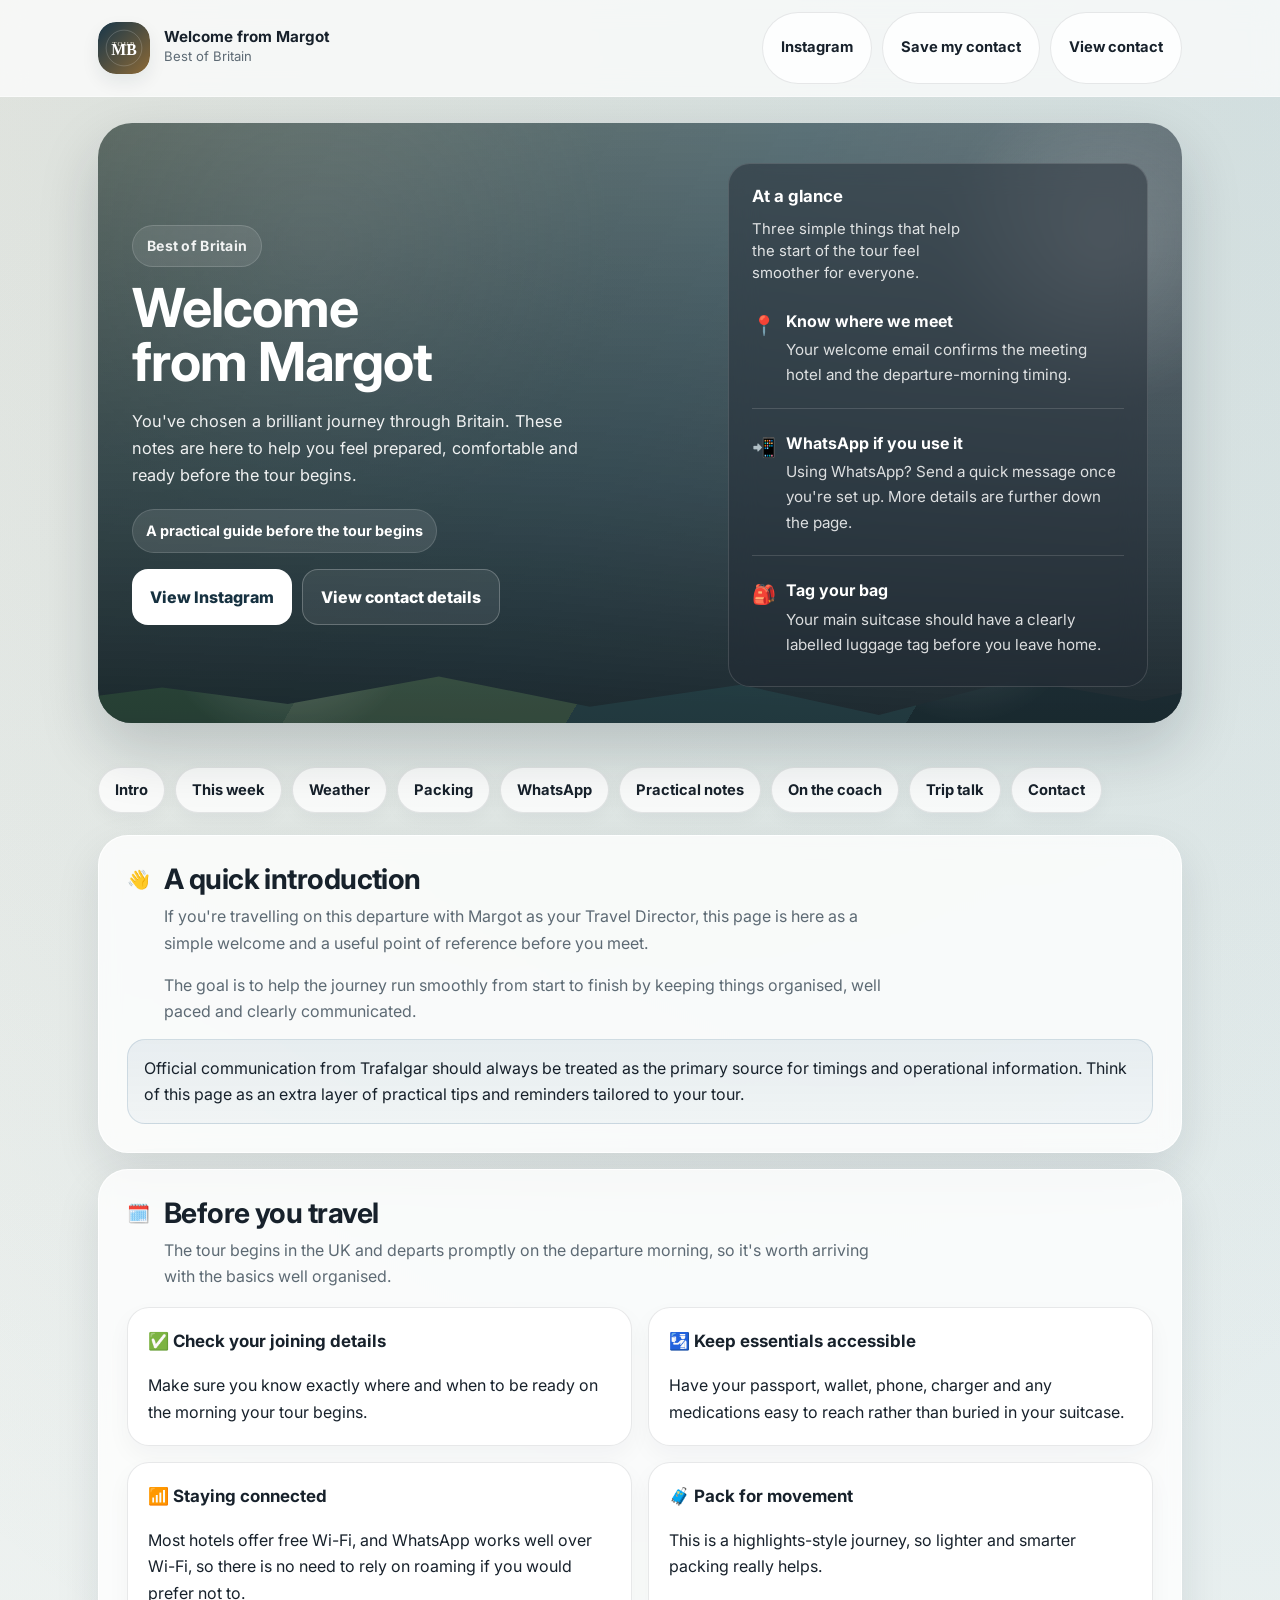
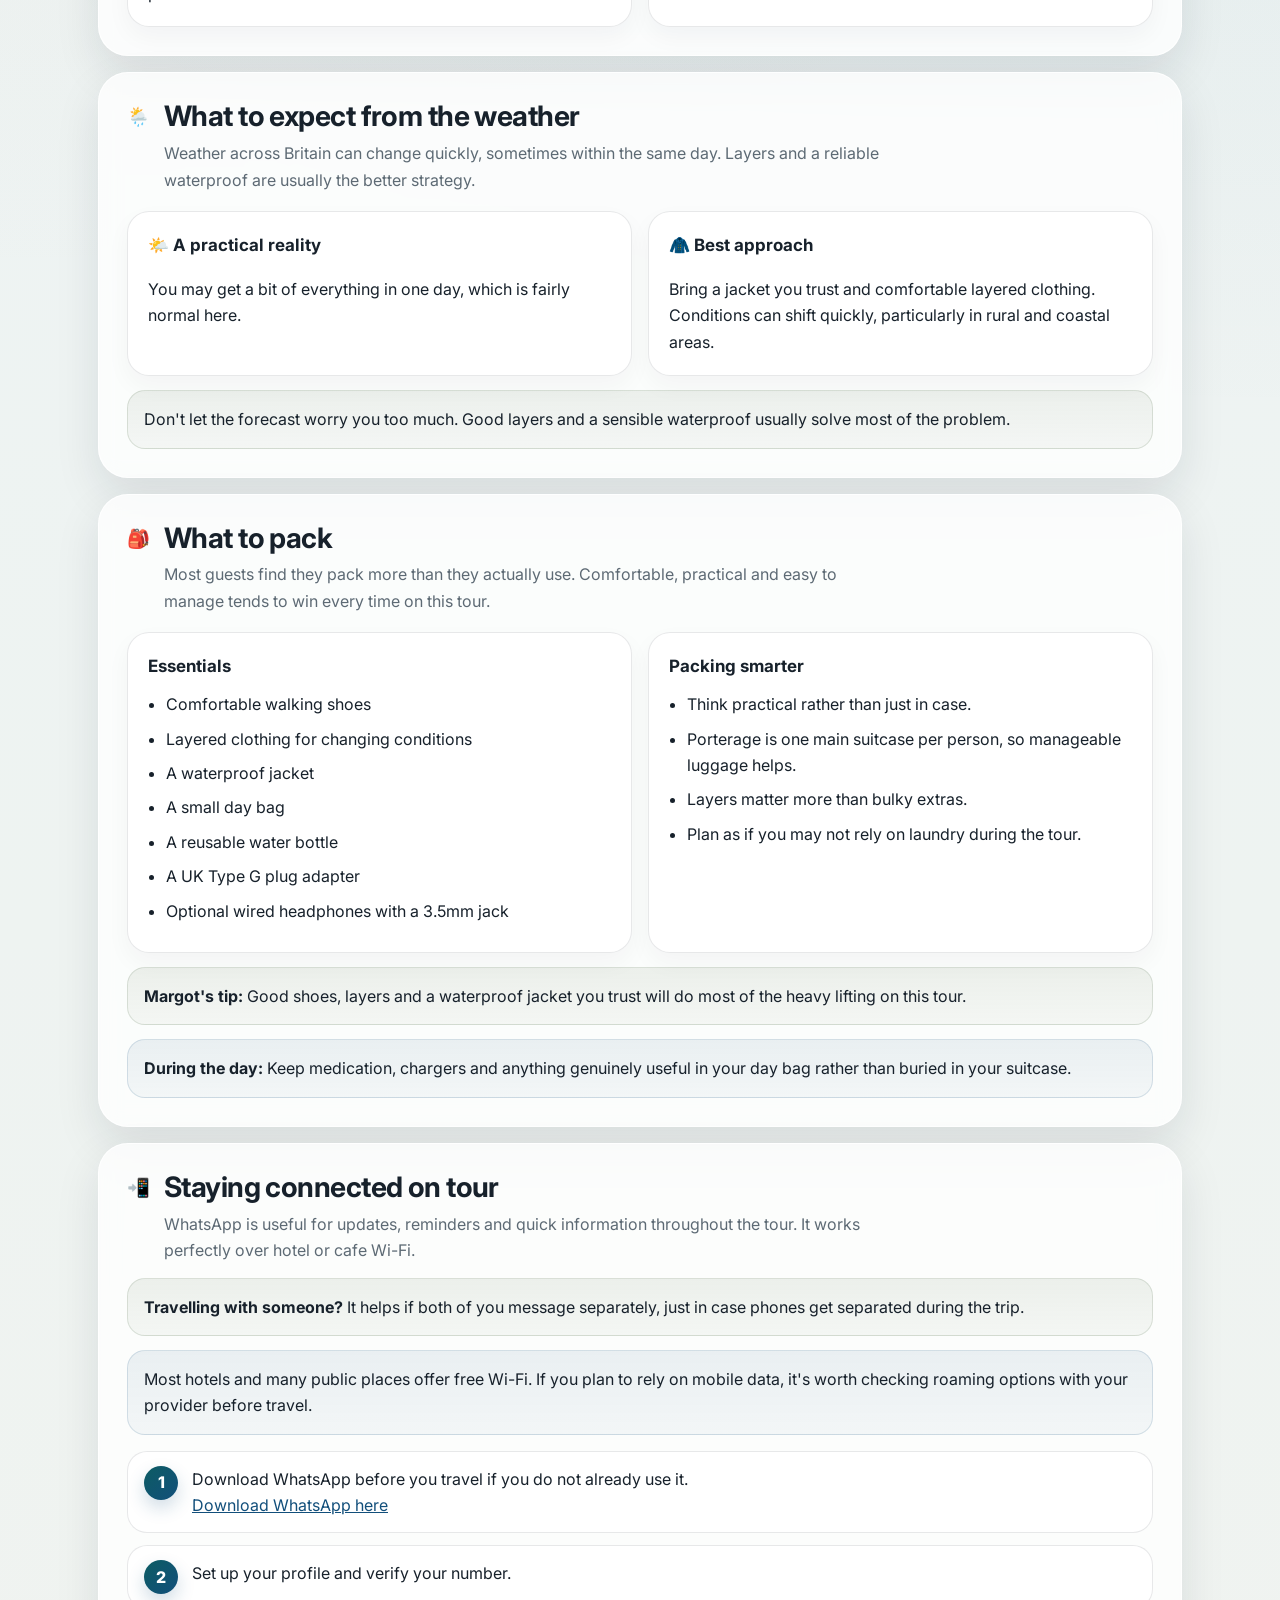
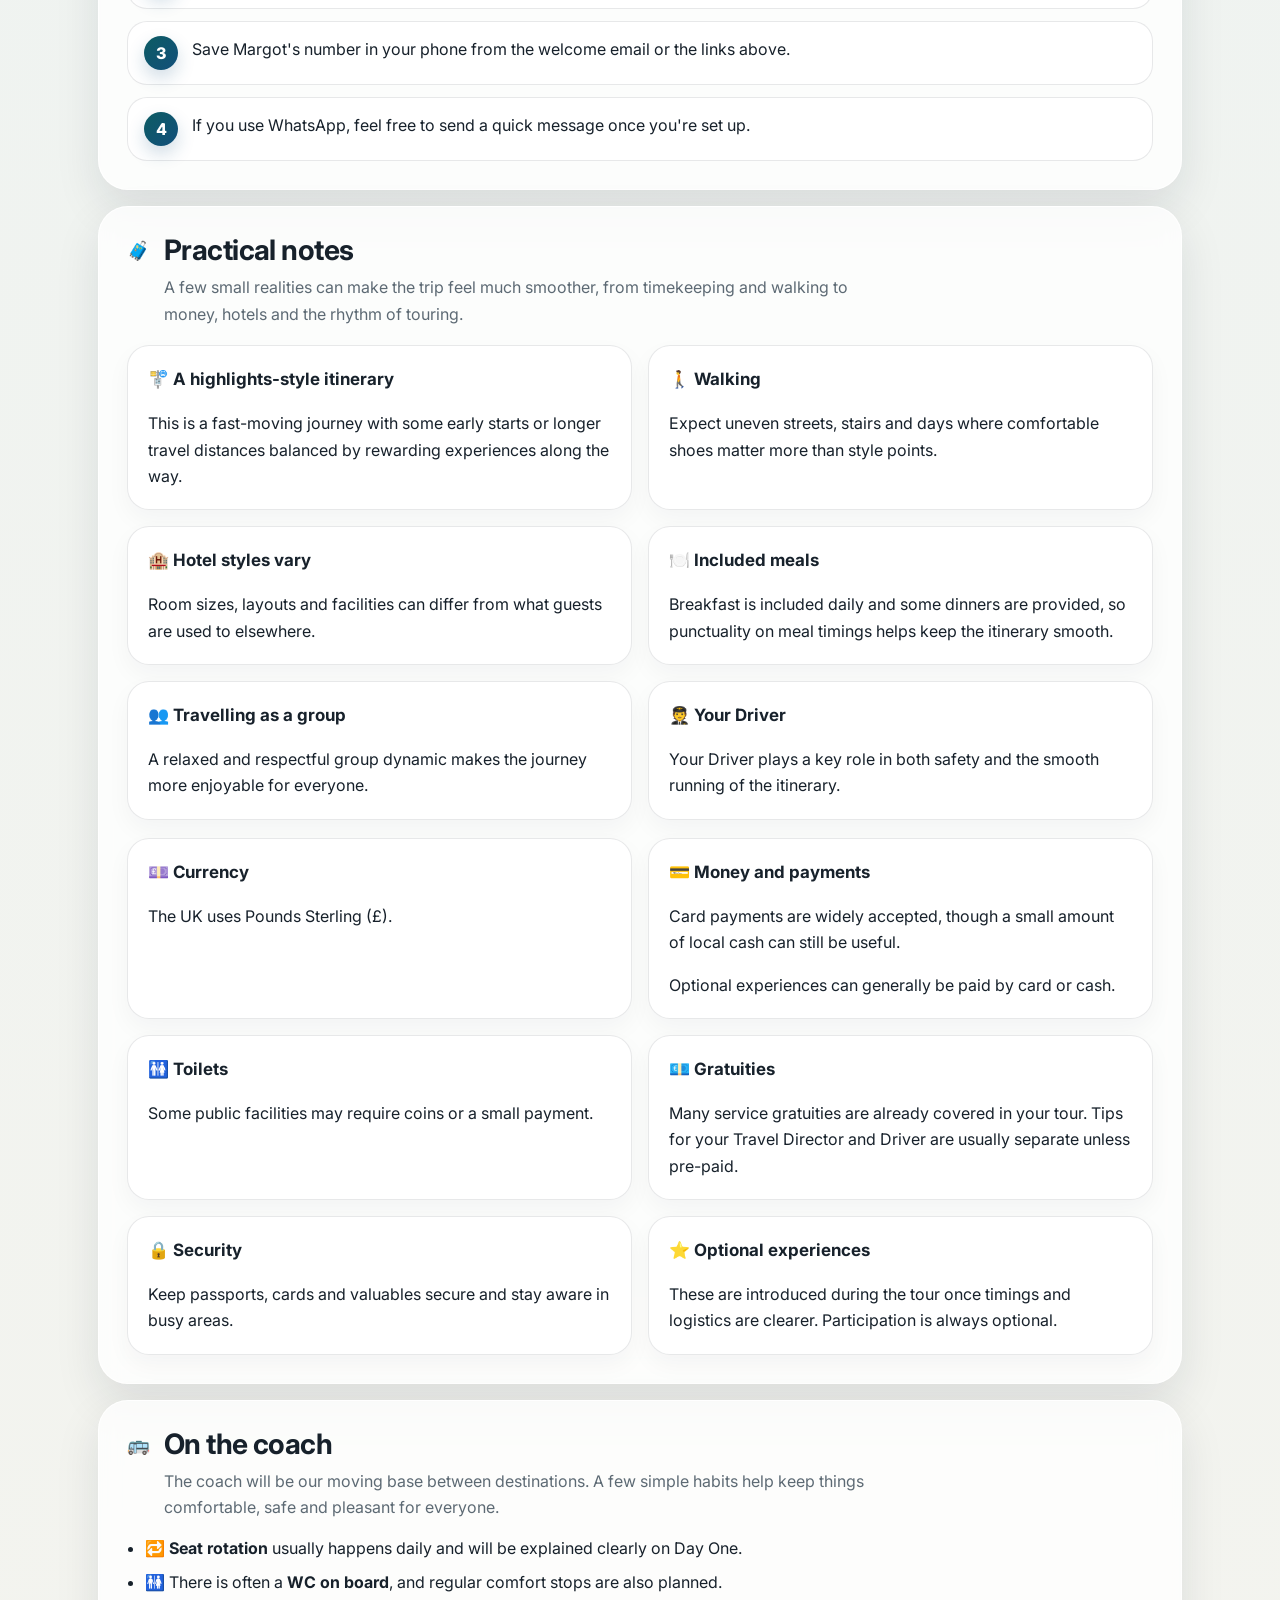
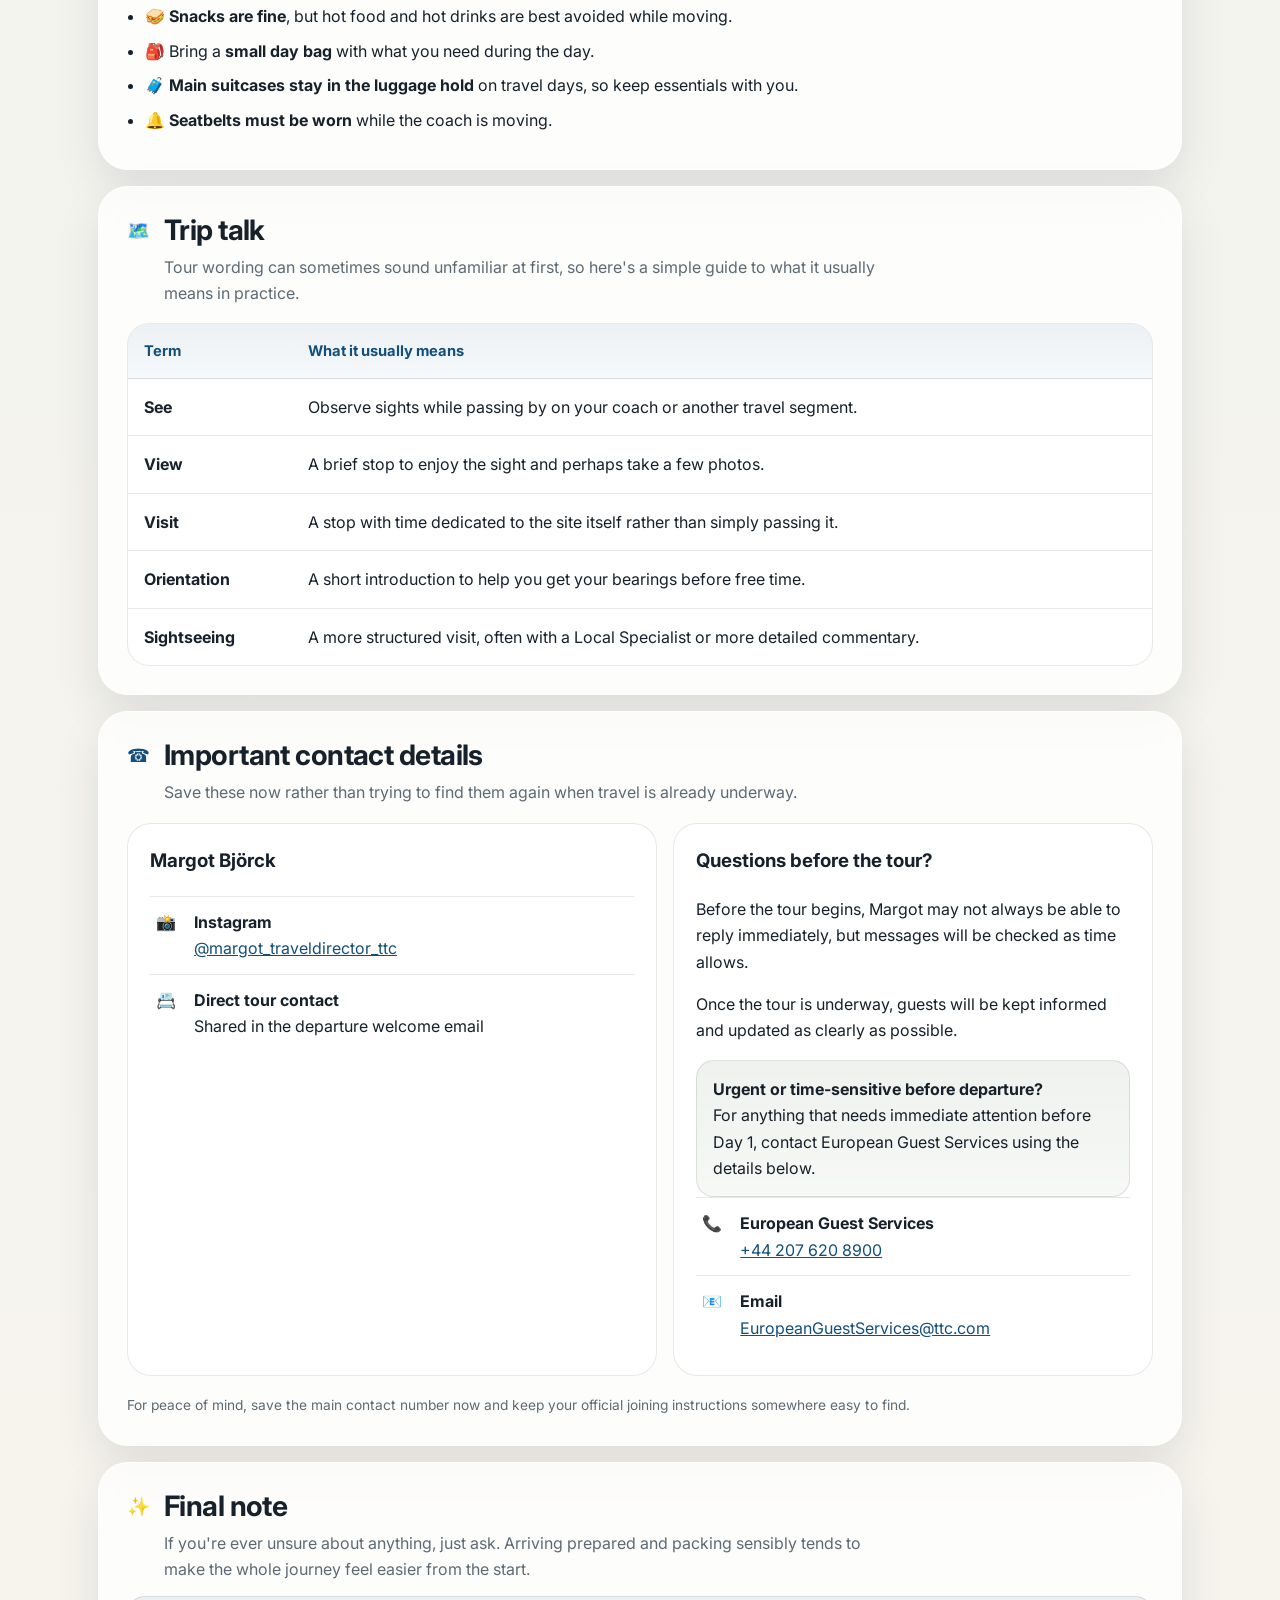
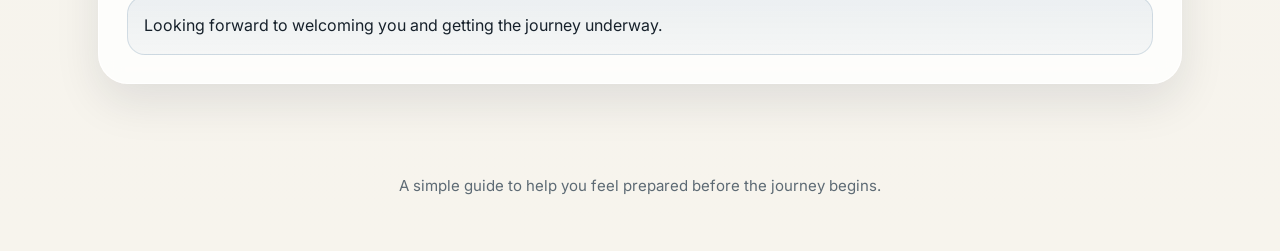
==== welcome/best-of-britain.html @ 1d74ac6d "Initial Margot site" ====
<!DOCTYPE html>
<html lang="en">
<head>
  <meta charset="UTF-8" />
  <meta name="viewport" content="width=device-width, initial-scale=1.0" />
  <title>Welcome from Margot | Best of Britain</title>
  <meta name="description" content="A practical guide before departure for guests travelling on Best of Britain with Margot." />
  <link rel="stylesheet" href="../assets/welcome.css" />
  <link rel="icon" href="../images/brand-mark.svg" sizes="32x32" type="image/svg+xml" />
  <link rel="icon" href="../images/brand-mark.svg" sizes="192x192" type="image/svg+xml" />
  <link rel="apple-touch-icon" href="../images/brand-mark.svg" />
</head>
<body>
  <header class="topbar">
    <div class="topbar-inner">
      <div class="brand-lockup">
        <div class="crest">
          <img src="../images/brand-mark.svg" alt="Tour with Margot logo" />
        </div>
        <div class="brand-text">
          <strong>Welcome from Margot</strong>
          <span>Best of Britain</span>
        </div>
      </div>

      <div class="top-actions">
        <a class="mini-btn" href="https://instagram.com/margot_traveldirector_ttc" target="_blank" rel="noopener noreferrer">Instagram</a><a class="mini-btn" href="margot-bjorck.vcf">Save my contact</a><a class="mini-btn" href="#contact">View contact</a>
      </div>
    </div>
  </header>

  <div class="hero-wrap">
    <section class="hero" style="background: linear-gradient(180deg, rgba(10, 22, 28, 0.35) 0%, rgba(8, 26, 35, 0.65) 60%, rgba(6, 18, 24, 0.85) 100%), radial-gradient(circle at 20% 20%, rgba(255, 255, 255, 0.15), transparent 30%), linear-gradient(120deg, rgba(31, 58, 35, 0.45), rgba(16, 70, 88, 0.40) 50%, rgba(36, 42, 61, 0.30) 85%), url(&#x27;https://images.unsplash.com/photo-1470753937643-efeb931202a9?auto=format&amp;fit=crop&amp;w=1600&amp;q=80&#x27;) center/cover no-repeat;">
      <div class="hero-inner">
        <div class="hero-copy">
          <div class="eyebrow">Best of Britain</div>
          <h1>Welcome from Margot</h1>
          <p class="hero-sub">You&#x27;ve chosen a brilliant journey through Britain. These notes are here to help you feel prepared, comfortable and ready before the tour begins.</p>

          <div class="hero-pills">
            <div class="hero-pill">A practical guide before the tour begins</div>
          </div>

          <div class="cta-row">
            <a class="btn btn-primary" href="https://instagram.com/margot_traveldirector_ttc" target="_blank" rel="noopener noreferrer">View Instagram</a><a class="btn btn-outline" href="#contact">View contact details</a>
          </div>
        </div>

        <aside class="quick-start-card">
          <h2>At a glance</h2>
          <p class="quick-intro">Three simple things that help the start of the tour feel smoother for everyone.</p>
          <div class="quick-item">
  <div class="quick-icon">📍</div>
  <div>
    <strong>Know where we meet</strong>
    <p>Your welcome email confirms the meeting hotel and the departure-morning timing.</p>
  </div>
</div>
          <div class="quick-divider"></div>
          <div class="quick-item">
  <div class="quick-icon">📲</div>
  <div>
    <strong>WhatsApp if you use it</strong>
    <p>Using WhatsApp? Send a quick message once you&#x27;re set up. More details are further down the page.</p>
  </div>
</div>
          <div class="quick-divider"></div>
          <div class="quick-item">
  <div class="quick-icon">🎒</div>
  <div>
    <strong>Tag your bag</strong>
    <p>Your main suitcase should have a clearly labelled luggage tag before you leave home.</p>
  </div>
</div>
        </aside>
      </div>
    </section>
  </div>

  <main class="wrap">
    <nav class="anchor-nav" aria-label="Page sections">
      <a href="#intro">Intro</a>
      <a href="#this-week">This week</a>
      <a href="#weather">Weather</a>
      <a href="#packing">Packing</a>
      <a href="#connected">WhatsApp</a>
      <a href="#tips">Practical notes</a>
      <a href="#coach">On the coach</a>
      <a href="#trip-talk">Trip talk</a>
      <a href="#contact">Contact</a>
    </nav>

    <section class="section" id="intro"><div class="section-header"><div class="section-icon">👋</div><div><h2>A quick introduction</h2><p class="lede">If you&#x27;re travelling on this departure with Margot as your Travel Director, this page is here as a simple welcome and a useful point of reference before you meet.</p><p class="lede">The goal is to help the journey run smoothly from start to finish by keeping things organised, well paced and clearly communicated.</p></div></div><div class="note">Official communication from Trafalgar should always be treated as the primary source for timings and operational information. Think of this page as an extra layer of practical tips and reminders tailored to your tour.</div></section>
    <section class="section" id="this-week"><div class="section-header"><div class="section-icon">🗓️</div><div><h2>Before you travel</h2><p class="lede">The tour begins in the UK and departs promptly on the departure morning, so it&#x27;s worth arriving with the basics well organised.</p></div></div><div class="grid"><div class="tile"><h3>✅ Check your joining details</h3><p>Make sure you know exactly where and when to be ready on the morning your tour begins.</p></div><div class="tile"><h3>🛂 Keep essentials accessible</h3><p>Have your passport, wallet, phone, charger and any medications easy to reach rather than buried in your suitcase.</p></div><div class="tile"><h3>📶 Staying connected</h3><p>Most hotels offer free Wi-Fi, and WhatsApp works well over Wi-Fi, so there is no need to rely on roaming if you would prefer not to.</p></div><div class="tile"><h3>🧳 Pack for movement</h3><p>This is a highlights-style journey, so lighter and smarter packing really helps.</p></div></div></section>
    <section class="section" id="weather"><div class="section-header"><div class="section-icon">🌦️</div><div><h2>What to expect from the weather</h2><p class="lede">Weather across Britain can change quickly, sometimes within the same day. Layers and a reliable waterproof are usually the better strategy.</p></div></div><div class="grid"><div class="tile"><h3>🌤️ A practical reality</h3><p>You may get a bit of everything in one day, which is fairly normal here.</p></div><div class="tile"><h3>🧥 Best approach</h3><p>Bring a jacket you trust and comfortable layered clothing. Conditions can shift quickly, particularly in rural and coastal areas.</p></div></div><div class="tip">Don't let the forecast worry you too much. Good layers and a sensible waterproof usually solve most of the problem.</div></section>
    <section class="section" id="packing"><div class="section-header"><div class="section-icon">🎒</div><div><h2>What to pack</h2><p class="lede">Most guests find they pack more than they actually use. Comfortable, practical and easy to manage tends to win every time on this tour.</p></div></div><div class="grid"><div class="tile"><h3>Essentials</h3><ul class="clean"><li>Comfortable walking shoes</li><li>Layered clothing for changing conditions</li><li>A waterproof jacket</li><li>A small day bag</li><li>A reusable water bottle</li><li>A UK Type G plug adapter</li><li>Optional wired headphones with a 3.5mm jack</li></ul></div><div class="tile"><h3>Packing smarter</h3><ul class="clean"><li>Think practical rather than just in case.</li><li>Porterage is one main suitcase per person, so manageable luggage helps.</li><li>Layers matter more than bulky extras.</li><li>Plan as if you may not rely on laundry during the tour.</li></ul></div></div><div class="tip"><strong>Margot's tip:</strong> Good shoes, layers and a waterproof jacket you trust will do most of the heavy lifting on this tour.</div><div class="note"><strong>During the day:</strong> Keep medication, chargers and anything genuinely useful in your day bag rather than buried in your suitcase.</div></section>
    <section class="section" id="connected"><div class="section-header"><div class="section-icon">📲</div><div><h2>Staying connected on tour</h2><p class="lede">WhatsApp is useful for updates, reminders and quick information throughout the tour. It works perfectly over hotel or cafe Wi-Fi.</p></div></div><div class="tip"><strong>Travelling with someone?</strong> It helps if both of you message separately, just in case phones get separated during the trip.</div><div class="note">Most hotels and many public places offer free Wi-Fi. If you plan to rely on mobile data, it's worth checking roaming options with your provider before travel.</div><ol class="steps"><li><div class="step-no">1</div><div>Download WhatsApp before you travel if you do not already use it.<br><a href="https://www.whatsapp.com/download" target="_blank" rel="noopener noreferrer">Download WhatsApp here</a></div></li><li><div class="step-no">2</div><div>Set up your profile and verify your number.</div></li><li><div class="step-no">3</div><div>Save Margot&#x27;s number in your phone from the welcome email or the links above.</div></li><li><div class="step-no">4</div><div>If you use WhatsApp, feel free to send a quick message once you&#x27;re set up.</div></li></ol></section>
    <section class="section" id="tips"><div class="section-header"><div class="section-icon">🧳</div><div><h2>Practical notes</h2><p class="lede">A few small realities can make the trip feel much smoother, from timekeeping and walking to money, hotels and the rhythm of touring.</p></div></div><div class="grid"><div class="tile"><h3>🚏 A highlights-style itinerary</h3><p>This is a fast-moving journey with some early starts or longer travel distances balanced by rewarding experiences along the way.</p></div><div class="tile"><h3>🚶 Walking</h3><p>Expect uneven streets, stairs and days where comfortable shoes matter more than style points.</p></div><div class="tile"><h3>🏨 Hotel styles vary</h3><p>Room sizes, layouts and facilities can differ from what guests are used to elsewhere.</p></div><div class="tile"><h3>🍽️ Included meals</h3><p>Breakfast is included daily and some dinners are provided, so punctuality on meal timings helps keep the itinerary smooth.</p></div><div class="tile"><h3>👥 Travelling as a group</h3><p>A relaxed and respectful group dynamic makes the journey more enjoyable for everyone.</p></div><div class="tile"><h3>🧑‍✈️ Your Driver</h3><p>Your Driver plays a key role in both safety and the smooth running of the itinerary.</p></div></div><div class="grid extra-grid"><div class="tile"><h3>💷 Currency</h3><p>The UK uses Pounds Sterling (£).</p></div><div class="tile"><h3>💳 Money and payments</h3><p>Card payments are widely accepted, though a small amount of local cash can still be useful.</p><p>Optional experiences can generally be paid by card or cash.</p></div><div class="tile"><h3>🚻 Toilets</h3><p>Some public facilities may require coins or a small payment.</p></div><div class="tile"><h3>💶 Gratuities</h3><p>Many service gratuities are already covered in your tour. Tips for your Travel Director and Driver are usually separate unless pre-paid.</p></div><div class="tile"><h3>🔒 Security</h3><p>Keep passports, cards and valuables secure and stay aware in busy areas.</p></div><div class="tile"><h3>⭐ Optional experiences</h3><p>These are introduced during the tour once timings and logistics are clearer. Participation is always optional.</p></div></div></section>
    <section class="section" id="coach"><div class="section-header"><div class="section-icon">🚌</div><div><h2>On the coach</h2><p class="lede">The coach will be our moving base between destinations. A few simple habits help keep things comfortable, safe and pleasant for everyone.</p></div></div><ul class="clean coach-list"><li>🔁 <strong>Seat rotation</strong> usually happens daily and will be explained clearly on Day One.</li><li>🚻 There is often a <strong>WC on board</strong>, and regular comfort stops are also planned.</li><li>🥪 <strong>Snacks are fine</strong>, but hot food and hot drinks are best avoided while moving.</li><li>🎒 Bring a <strong>small day bag</strong> with what you need during the day.</li><li>🧳 <strong>Main suitcases stay in the luggage hold</strong> on travel days, so keep essentials with you.</li><li>🔔 <strong>Seatbelts must be worn</strong> while the coach is moving.</li></ul></section>
    <section class="section" id="trip-talk"><div class="section-header"><div class="section-icon">🗺️</div><div><h2>Trip talk</h2><p class="lede">Tour wording can sometimes sound unfamiliar at first, so here&#x27;s a simple guide to what it usually means in practice.</p></div></div><div class="table-wrap"><table><thead><tr><th>Term</th><th>What it usually means</th></tr></thead><tbody><tr><td><strong>See</strong></td><td>Observe sights while passing by on your coach or another travel segment.</td></tr><tr><td><strong>View</strong></td><td>A brief stop to enjoy the sight and perhaps take a few photos.</td></tr><tr><td><strong>Visit</strong></td><td>A stop with time dedicated to the site itself rather than simply passing it.</td></tr><tr><td><strong>Orientation</strong></td><td>A short introduction to help you get your bearings before free time.</td></tr><tr><td><strong>Sightseeing</strong></td><td>A more structured visit, often with a Local Specialist or more detailed commentary.</td></tr></tbody></table></div></section>
    <section class="section" id="contact"><div class="section-header"><div class="section-icon">☎️</div><div><h2>Important contact details</h2><p class="lede">Save these now rather than trying to find them again when travel is already underway.</p></div></div><div class="contact-grid"><div class="contact-card"><h3 style="margin-top:0;">Margot Björck</h3><div class="contact-row"><span>📸</span><div><strong>Instagram</strong><br><a href="https://instagram.com/margot_traveldirector_ttc" target="_blank" rel="noopener noreferrer">@margot_traveldirector_ttc</a></div></div><div class="contact-row"><span>📇</span><div><strong>Direct tour contact</strong><br>Shared in the departure welcome email</div></div></div><div class="contact-card"><h3 style="margin-top:0;">Questions before the tour?</h3><p>Before the tour begins, Margot may not always be able to reply immediately, but messages will be checked as time allows.</p><p>Once the tour is underway, guests will be kept informed and updated as clearly as possible.</p><div class="tip"><strong>Urgent or time-sensitive before departure?</strong><br>For anything that needs immediate attention before Day 1, contact European Guest Services using the details below.</div><div class="contact-row"><span>📞</span><div><strong>European Guest Services</strong><br><a href="tel:+442076208900">+44 207 620 8900</a></div></div><div class="contact-row"><span>📧</span><div><strong>Email</strong><br><a href="mailto:EuropeanGuestServices@ttc.com">EuropeanGuestServices@ttc.com</a></div></div></div></div><p class="tiny" style="margin-top:18px;">For peace of mind, save the main contact number now and keep your official joining instructions somewhere easy to find.</p></section>
    <section class="section" id="final-note"><div class="section-header"><div class="section-icon">✨</div><div><h2>Final note</h2><p class="lede">If you&#x27;re ever unsure about anything, just ask. Arriving prepared and packing sensibly tends to make the whole journey feel easier from the start.</p></div></div><div class="note">Looking forward to welcoming you and getting the journey underway.</div></section>
  </main>

  <footer class="footer">
    A simple guide to help you feel prepared before the journey begins.
  </footer>
</body>
</html>
---- assets/welcome.css ----
@import url("https://fonts.googleapis.com/css2?family=Inter:wght@400;600;700;800&display=swap");

:root {
  --bg: #eef3f1;
  --paper: #ffffff;
  --ink: #17212b;
  --muted: #5d6a74;
  --line: rgba(23, 33, 43, 0.1);
  --brand: #0d5c63;
  --brand-2: #124f7b;
  --gold: #b88a3b;
  --moss: #5f7b57;
  --whatsapp: #1fa463;
  --shadow: 0 18px 45px rgba(15, 34, 48, 0.1);
  --radius: 24px;
  --max: 1120px;
}

* {
  box-sizing: border-box;
}

html {
  scroll-behavior: smooth;
}

body {
  margin: 0;
  font-family: "Inter", system-ui, -apple-system, BlinkMacSystemFont, "Segoe UI", sans-serif;
  color: var(--ink);
  background:
    radial-gradient(circle at top left, rgba(184, 138, 59, 0.1), transparent 28%),
    radial-gradient(circle at top right, rgba(13, 92, 99, 0.12), transparent 30%),
    linear-gradient(180deg, #edf3f6 0%, #eef3f1 38%, #f7f4ed 100%);
  line-height: 1.65;
}

img {
  max-width: 100%;
  display: block;
}

a {
  color: var(--brand-2);
}

a:hover {
  opacity: 0.88;
}

.topbar {
  position: sticky;
  top: 0;
  z-index: 50;
  backdrop-filter: blur(12px);
  background: rgba(255, 255, 255, 0.72);
  border-bottom: 1px solid rgba(255, 255, 255, 0.45);
}

.topbar-inner {
  max-width: var(--max);
  margin: 0 auto;
  padding: 12px 18px;
  display: flex;
  align-items: center;
  justify-content: space-between;
  gap: 18px;
}

.brand-lockup {
  display: flex;
  align-items: center;
  gap: 14px;
  min-width: 0;
}

.crest {
  width: 52px;
  height: 52px;
  border-radius: 18px;
  display: grid;
  place-items: center;
  box-shadow: 0 8px 18px rgba(15, 34, 48, 0.08);
  flex: 0 0 auto;
  overflow: hidden;
}

.crest img {
  width: 100%;
  height: 100%;
  object-fit: cover;
  display: block;
  border-radius: 18px;
}

.brand-text strong {
  display: block;
  font-size: 0.95rem;
  line-height: 1.1;
}

.brand-text span {
  display: block;
  color: var(--muted);
  font-size: 0.82rem;
  white-space: nowrap;
  overflow: hidden;
  text-overflow: ellipsis;
}

.top-actions {
  display: flex;
  gap: 10px;
  flex-wrap: wrap;
  justify-content: flex-end;
  align-items: stretch;
}

.mini-btn {
  text-decoration: none;
  border: 1px solid var(--line);
  background: rgba(255, 255, 255, 0.82);
  color: var(--ink);
  min-height: 72px;
  padding: 12px 18px;
  border-radius: 999px;
  font-weight: 700;
  font-size: 0.92rem;
  display: inline-flex;
  align-items: center;
  justify-content: center;
  text-align: center;
  line-height: 1.2;
}

.mini-btn.whatsapp {
  background: linear-gradient(135deg, #2bcf78, var(--whatsapp));
  color: #fff;
  border: none;
}

.hero-wrap {
  max-width: var(--max);
  margin: 0 auto;
  padding: 26px 18px 8px;
}

.hero {
  position: relative;
  overflow: hidden;
  border-radius: 34px;
  min-height: 600px;
  box-shadow: 0 26px 60px rgba(12, 25, 37, 0.18);
  isolation: isolate;
}

.hero::before {
  content: "";
  position: absolute;
  inset: auto -8% -18% -8%;
  height: 46%;
  background:
    radial-gradient(circle at 22% 22%, rgba(255, 255, 255, 0.28), transparent 13%),
    radial-gradient(circle at 76% 18%, rgba(255, 255, 255, 0.18), transparent 12%),
    linear-gradient(180deg, rgba(9, 27, 18, 0.08), rgba(9, 27, 18, 0.46)),
    linear-gradient(120deg, #385846 0 26%, #4f6a55 26% 46%, #2f4d59 46% 70%, #20313d 70% 100%);
  clip-path: polygon(0 55%, 12% 48%, 22% 54%, 34% 44%, 46% 55%, 58% 47%, 69% 58%, 80% 45%, 90% 53%, 100% 43%, 100% 100%, 0 100%);
  opacity: 0.78;
  z-index: -1;
}

.hero::after {
  content: "";
  position: absolute;
  right: -90px;
  top: -50px;
  width: 340px;
  height: 340px;
  border-radius: 50%;
  background: radial-gradient(circle, rgba(255, 255, 255, 0.18), transparent 68%);
  filter: blur(8px);
  z-index: -1;
}

.hero-inner {
  padding: 40px 34px 30px;
  min-height: 540px;
  display: grid;
  grid-template-columns: 1.15fr 0.85fr;
  gap: 28px;
  align-items: center;
}

.eyebrow {
  display: inline-flex;
  align-items: center;
  gap: 8px;
  width: fit-content;
  max-width: 100%;
  margin-bottom: 14px;
  padding: 8px 14px;
  border-radius: 999px;
  background: rgba(255, 255, 255, 0.1);
  border: 1px solid rgba(255, 255, 255, 0.16);
  color: #fff;
  font-size: 0.88rem;
  letter-spacing: 0.02em;
  font-weight: 700;
  opacity: 0.92;
}

h1 {
  margin: 0;
  color: #fff;
  font-size: clamp(2rem, 4.2vw, 3.6rem);
  line-height: 1.02;
  max-width: 10ch;
  letter-spacing: -0.02em;
}

.hero-sub {
  color: rgba(255, 255, 255, 0.92);
  font-size: 1.02rem;
  max-width: 46ch;
  margin: 18px 0 20px;
}

.hero-pills {
  display: flex;
  gap: 10px;
  flex-wrap: wrap;
  margin: 6px 0 16px;
}

.hero-pill {
  padding: 9px 13px;
  border-radius: 999px;
  color: #fff;
  background: rgba(255, 255, 255, 0.1);
  border: 1px solid rgba(255, 255, 255, 0.14);
  font-weight: 700;
  font-size: 0.9rem;
}

.cta-row {
  display: flex;
  gap: 10px;
  flex-wrap: wrap;
}

.btn {
  display: inline-flex;
  align-items: center;
  justify-content: center;
  gap: 10px;
  text-decoration: none;
  padding: 14px 18px;
  border-radius: 16px;
  font-weight: 800;
  transition: transform 0.18s ease, box-shadow 0.18s ease, opacity 0.18s ease;
}

.btn:hover {
  transform: translateY(-1px);
  box-shadow: 0 10px 26px rgba(0, 0, 0, 0.14);
}

.btn-primary {
  background: #fff;
  color: #163140;
}

.btn-outline {
  color: #fff;
  border: 1px solid rgba(255, 255, 255, 0.24);
  background: rgba(255, 255, 255, 0.08);
}

.quick-start-card {
  max-width: 460px;
  padding: 1.4rem 1.45rem;
  border-radius: 22px;
  backdrop-filter: blur(14px);
  background: rgba(35, 43, 53, 0.5);
  border: 1px solid rgba(255, 255, 255, 0.14);
  color: #fff;
  justify-self: end;
}

.quick-start-card h2 {
  font-size: 1.05rem;
  line-height: 1.25;
  margin: 0 0 0.65rem;
  font-weight: 700;
}

.quick-intro {
  line-height: 1.5;
  margin: 0 0 1rem;
  color: rgba(255, 255, 255, 0.85);
  max-width: 26ch;
  font-size: 0.93rem;
}

.quick-item {
  display: flex;
  gap: 12px;
  align-items: flex-start;
  padding: 0.45rem 0;
}

.quick-item strong {
  display: block;
  margin-bottom: 3px;
  font-size: 1rem;
}

.quick-item p {
  margin: 0;
  color: rgba(255, 255, 255, 0.84);
  font-size: 0.95rem;
}

.quick-icon {
  font-size: 1.2rem;
  margin-top: 2px;
  width: 22px;
  flex: 0 0 22px;
}

.quick-divider {
  height: 1px;
  background: rgba(255, 255, 255, 0.14);
  margin: 0.85rem 0;
}

.wrap {
  max-width: var(--max);
  margin: 0 auto;
  padding: 18px 18px 52px;
}

.anchor-nav {
  display: flex;
  gap: 10px;
  flex-wrap: wrap;
  align-items: center;
  margin: 18px 0 22px;
}

.anchor-nav a {
  text-decoration: none;
  color: var(--ink);
  padding: 10px 16px;
  border-radius: 999px;
  background: rgba(255, 255, 255, 0.78);
  border: 1px solid var(--line);
  font-weight: 700;
  font-size: 0.92rem;
  box-shadow: 0 6px 18px rgba(15, 34, 48, 0.04);
  flex: 0 0 auto;
}

.section {
  background: rgba(255, 255, 255, 0.78);
  border: 1px solid rgba(255, 255, 255, 0.85);
  box-shadow: var(--shadow);
  border-radius: 30px;
  padding: 28px;
  margin: 16px 0;
  backdrop-filter: blur(10px);
}

.section-header {
  display: flex;
  gap: 14px;
  align-items: flex-start;
  margin-bottom: 14px;
}

.section-icon {
  color: var(--brand-2);
  font-size: 1.15rem;
  line-height: 1;
  flex: 0 0 auto;
  padding-top: 6px;
}

.section h2 {
  margin: 0;
  font-size: clamp(1.45rem, 2.2vw, 2rem);
  line-height: 1.1;
  letter-spacing: -0.02em;
}

.lede {
  color: var(--muted);
  margin-top: 8px;
  max-width: 72ch;
}

.grid {
  display: grid;
  gap: 16px;
  grid-template-columns: repeat(2, minmax(0, 1fr));
  margin-top: 18px;
}

.extra-grid {
  margin-top: 18px;
}

.tile {
  background: var(--paper);
  border: 1px solid var(--line);
  border-radius: 22px;
  padding: 20px;
  box-shadow: 0 10px 24px rgba(15, 34, 48, 0.04);
}

.tile h3 {
  margin: 0 0 10px;
  font-size: 1.06rem;
}

.tile p:last-child,
.section p:last-child {
  margin-bottom: 0;
}

ul.clean {
  margin: 0;
  padding-left: 18px;
}

ul.clean li {
  margin: 8px 0;
}

.coach-list {
  margin-top: 16px;
}

.tip {
  margin-top: 14px;
  padding: 15px 16px;
  border-radius: 18px;
  background: linear-gradient(180deg, rgba(95, 123, 87, 0.1), rgba(95, 123, 87, 0.05));
  border: 1px solid rgba(95, 123, 87, 0.18);
}

.note {
  margin-top: 14px;
  padding: 15px 16px;
  border-radius: 18px;
  background: linear-gradient(180deg, rgba(18, 79, 123, 0.08), rgba(18, 79, 123, 0.04));
  border: 1px solid rgba(18, 79, 123, 0.14);
}

.steps {
  list-style: none;
  padding: 0;
  margin: 16px 0 0;
  display: grid;
  gap: 12px;
}

.steps li {
  display: flex;
  gap: 14px;
  align-items: flex-start;
  background: var(--paper);
  border: 1px solid var(--line);
  border-radius: 20px;
  padding: 14px 16px;
}

.step-no {
  width: 34px;
  height: 34px;
  border-radius: 50%;
  display: grid;
  place-items: center;
  font-weight: 800;
  color: #fff;
  background: linear-gradient(135deg, var(--brand), var(--brand-2));
  flex: 0 0 auto;
  box-shadow: 0 8px 18px rgba(18, 79, 123, 0.2);
}

.table-wrap {
  overflow: auto;
  border-radius: 22px;
  border: 1px solid var(--line);
  background: #fff;
  margin-top: 16px;
}

table {
  width: 100%;
  border-collapse: collapse;
  min-width: 700px;
}

th,
td {
  padding: 15px 16px;
  text-align: left;
  border-bottom: 1px solid var(--line);
  vertical-align: top;
}

th {
  background: linear-gradient(180deg, rgba(18, 79, 123, 0.08), rgba(18, 79, 123, 0.04));
  font-size: 0.92rem;
  color: var(--brand-2);
}

tr:last-child td {
  border-bottom: none;
}

.contact-grid {
  display: grid;
  gap: 16px;
  grid-template-columns: 1.05fr 0.95fr;
  margin-top: 18px;
}

.contact-card {
  background: #fff;
  border: 1px solid var(--line);
  border-radius: 24px;
  padding: 22px;
}

.contact-row {
  display: flex;
  gap: 12px;
  align-items: flex-start;
  padding: 12px 0;
  border-top: 1px solid var(--line);
}

.contact-row:first-child {
  border-top: none;
  padding-top: 0;
}

.contact-row span:first-child {
  width: 32px;
  text-align: center;
  flex: 0 0 auto;
}

.footer {
  text-align: center;
  color: var(--muted);
  padding: 22px 16px 52px;
  font-size: 0.94rem;
}

.tiny {
  font-size: 0.86rem;
  color: var(--muted);
}

@media (max-width: 920px) {
  .hero-inner {
    grid-template-columns: 1fr;
    align-items: end;
  }

  .quick-start-card {
    justify-self: start;
    width: min(100%, 520px);
  }

  .contact-grid {
    grid-template-columns: 1fr;
  }
}

@media (max-width: 720px) {
  .topbar-inner {
    flex-direction: column;
    align-items: stretch;
  }

  .top-actions {
    justify-content: stretch;
  }

  .top-actions a {
    flex: 1 1 0;
    text-align: center;
    align-self: stretch;
  }

  .hero {
    min-height: auto;
    border-radius: 26px;
  }

  .hero-inner {
    min-height: auto;
    padding: 28px 20px 22px;
  }

  .wrap {
    padding: 12px 14px 44px;
  }

  .section {
    padding: 22px;
  }

  .grid {
    grid-template-columns: 1fr;
  }

  .anchor-nav {
    overflow-x: auto;
    overflow-y: hidden;
    flex-wrap: nowrap;
    padding-bottom: 4px;
    -webkit-overflow-scrolling: touch;
  }

  .anchor-nav a {
    white-space: nowrap;
  }

  .section-icon {
    padding-top: 2px;
  }

  h1 {
    max-width: 11ch;
  }

  .quick-start-card {
    padding: 1.5rem;
  }
}
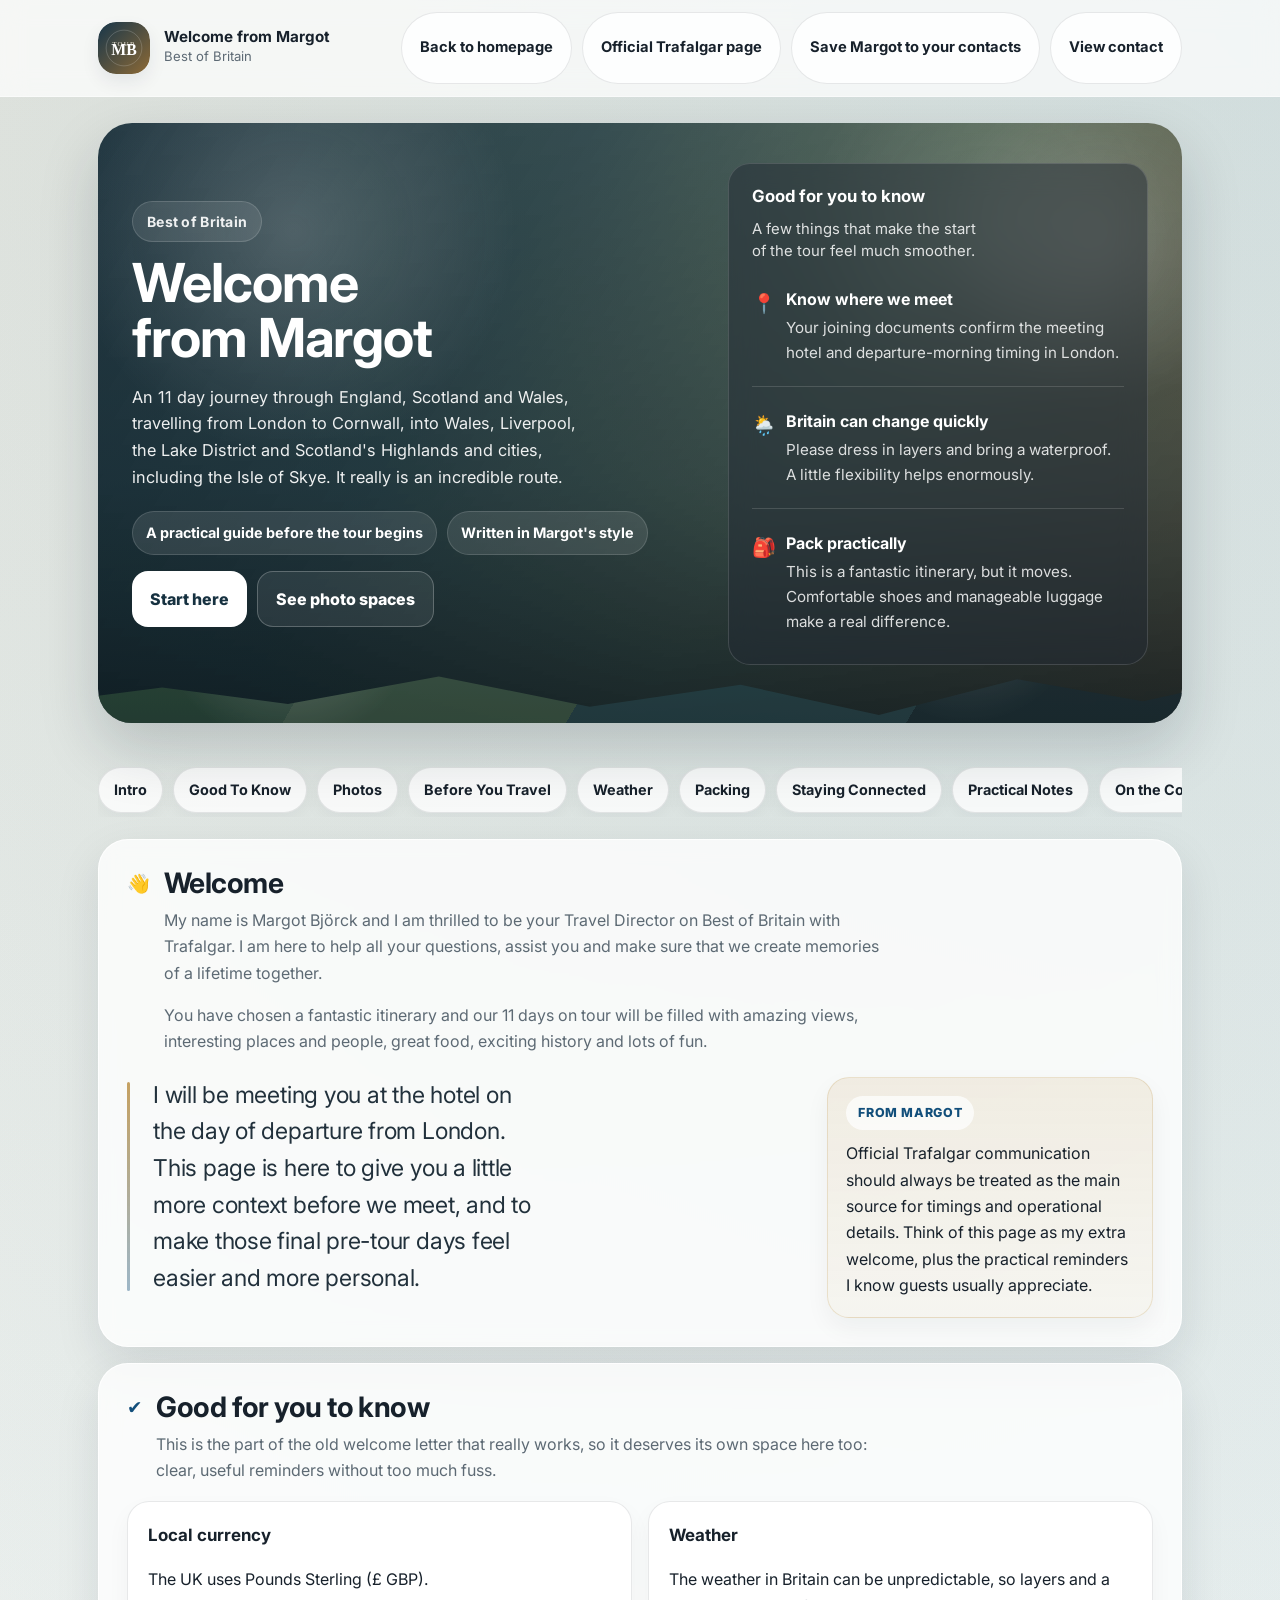
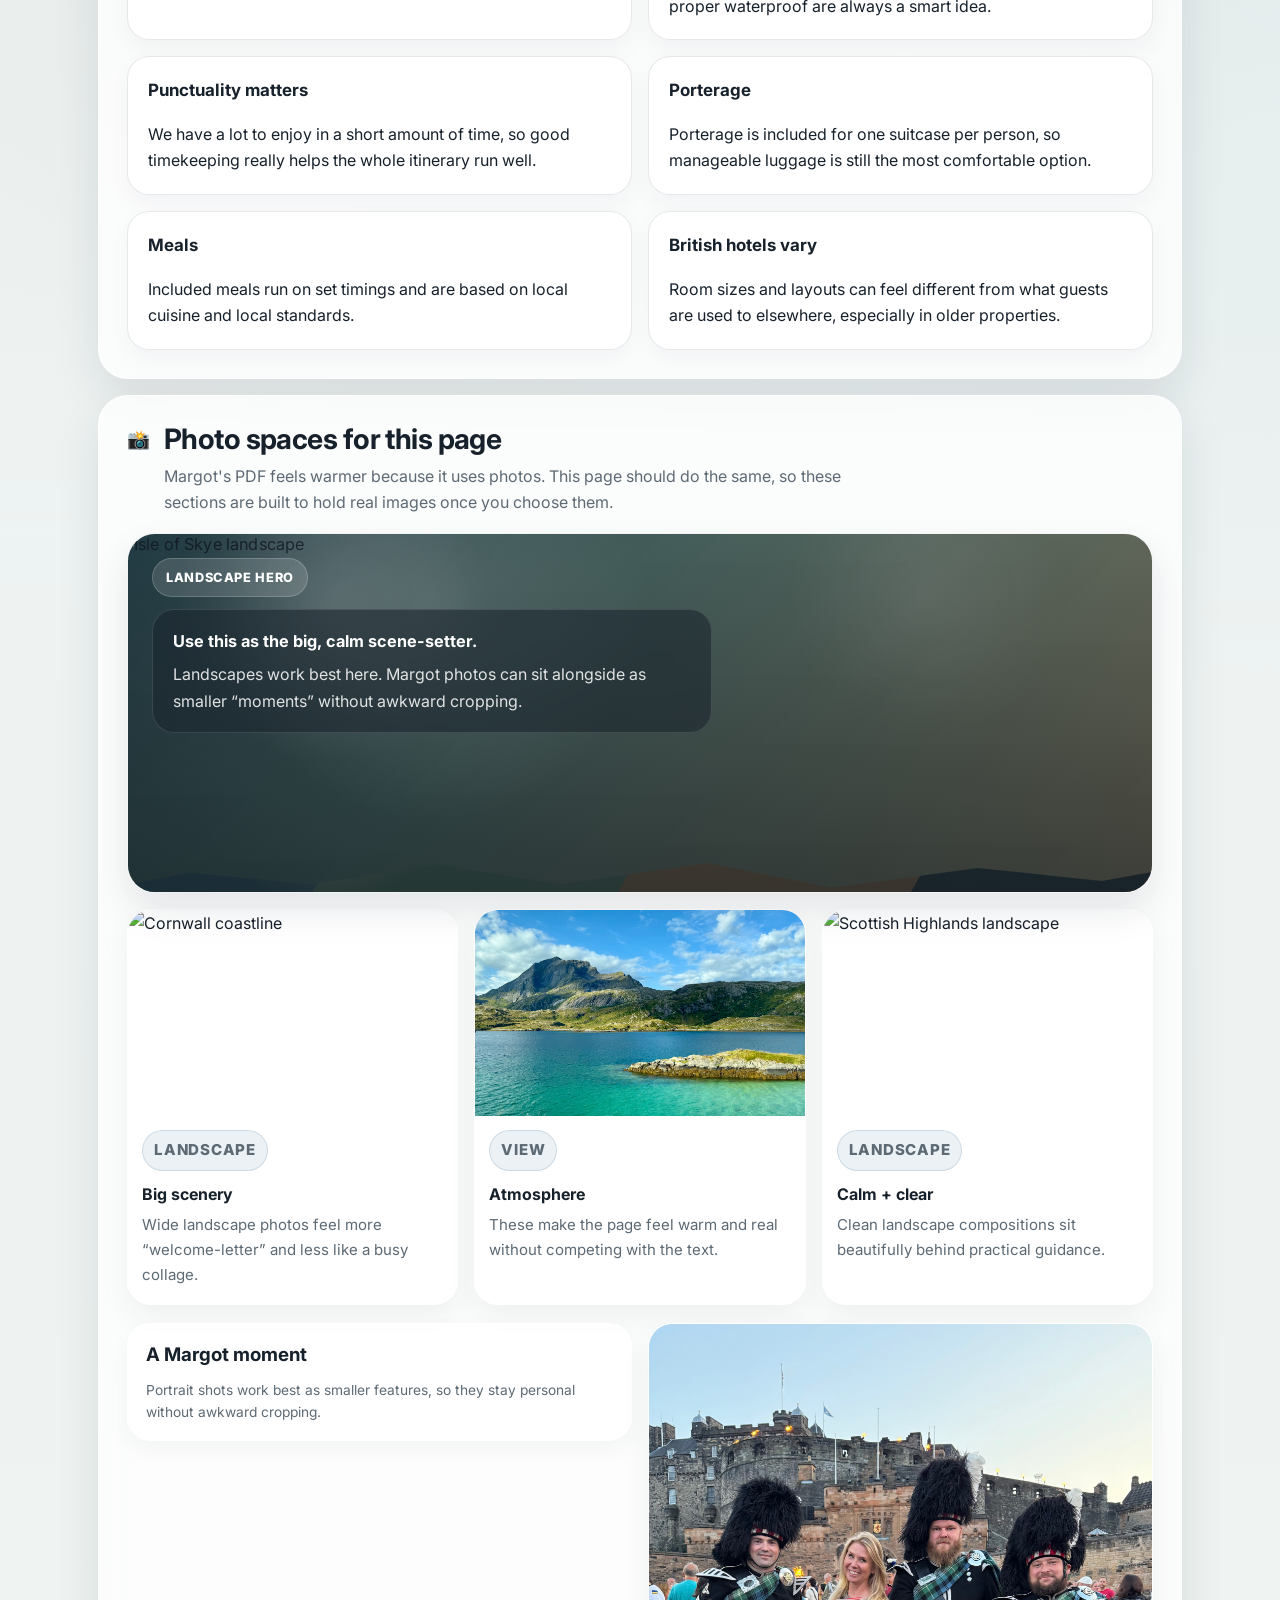
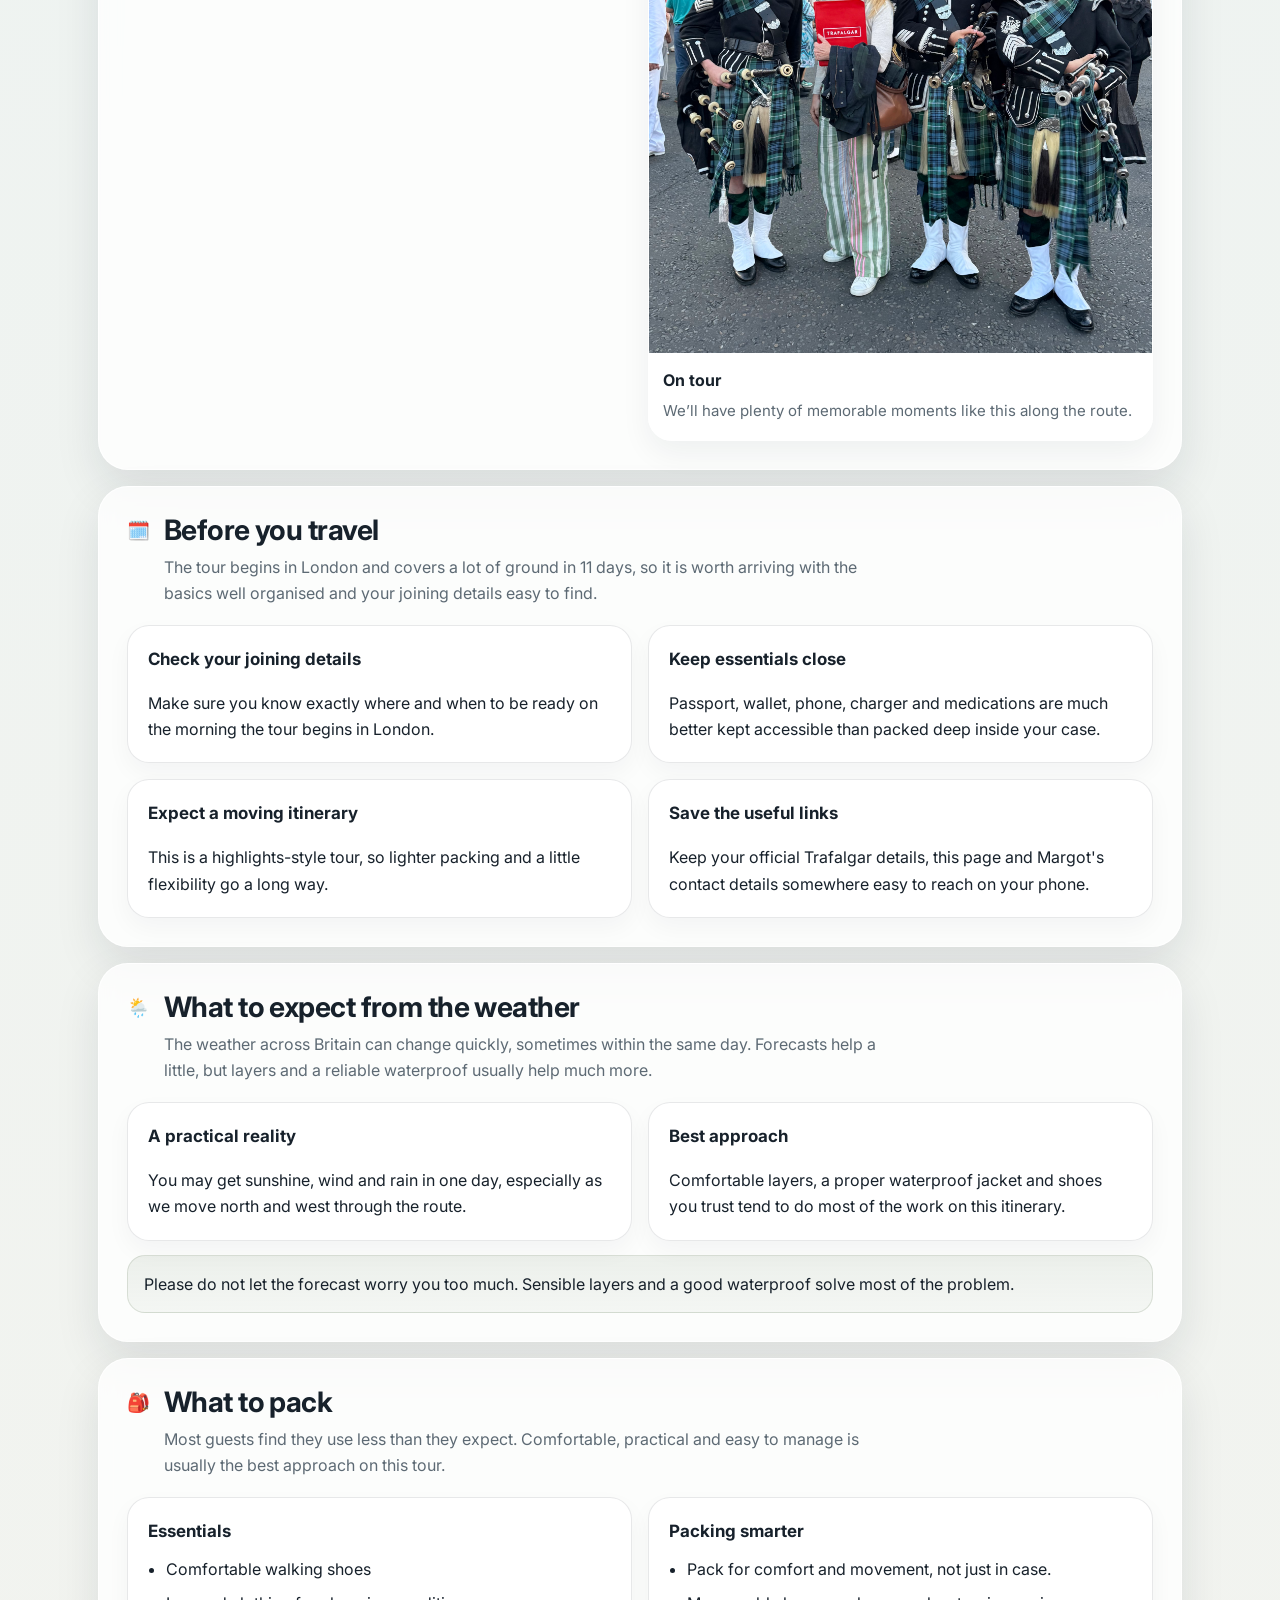
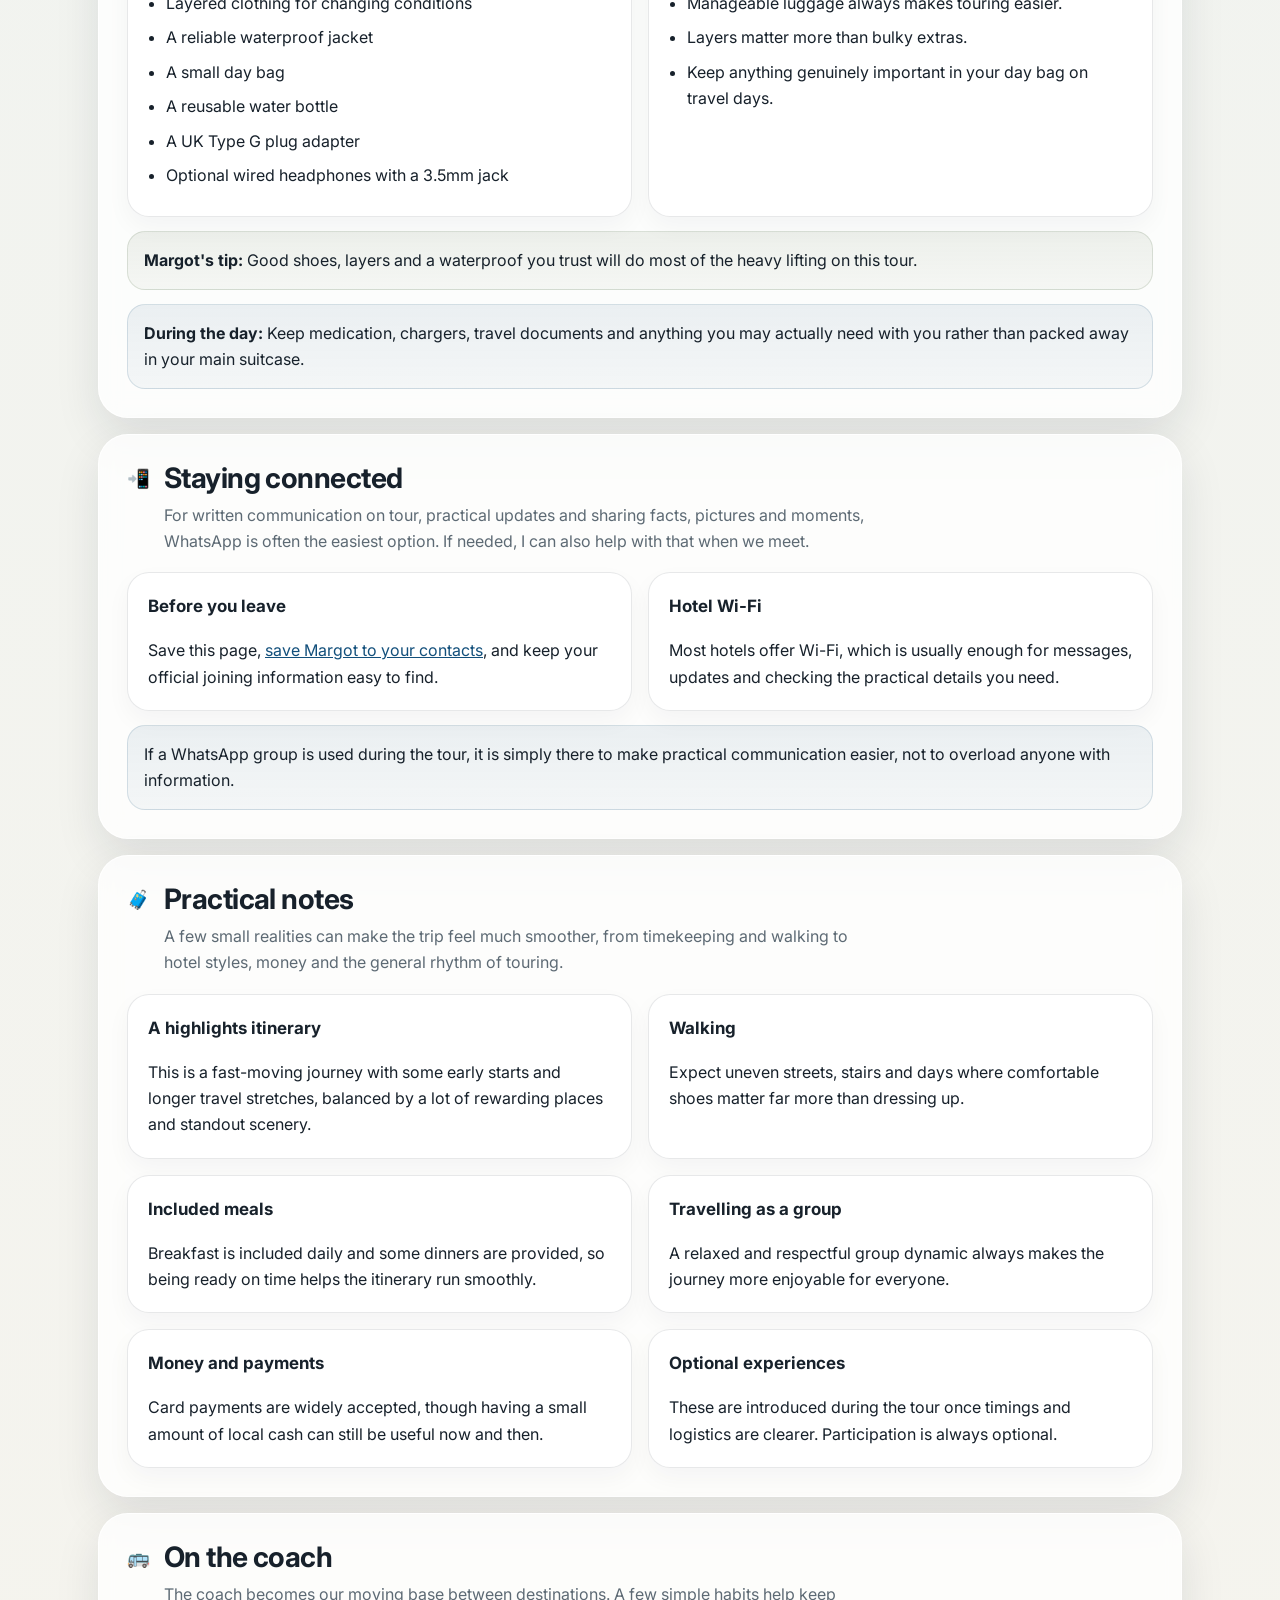
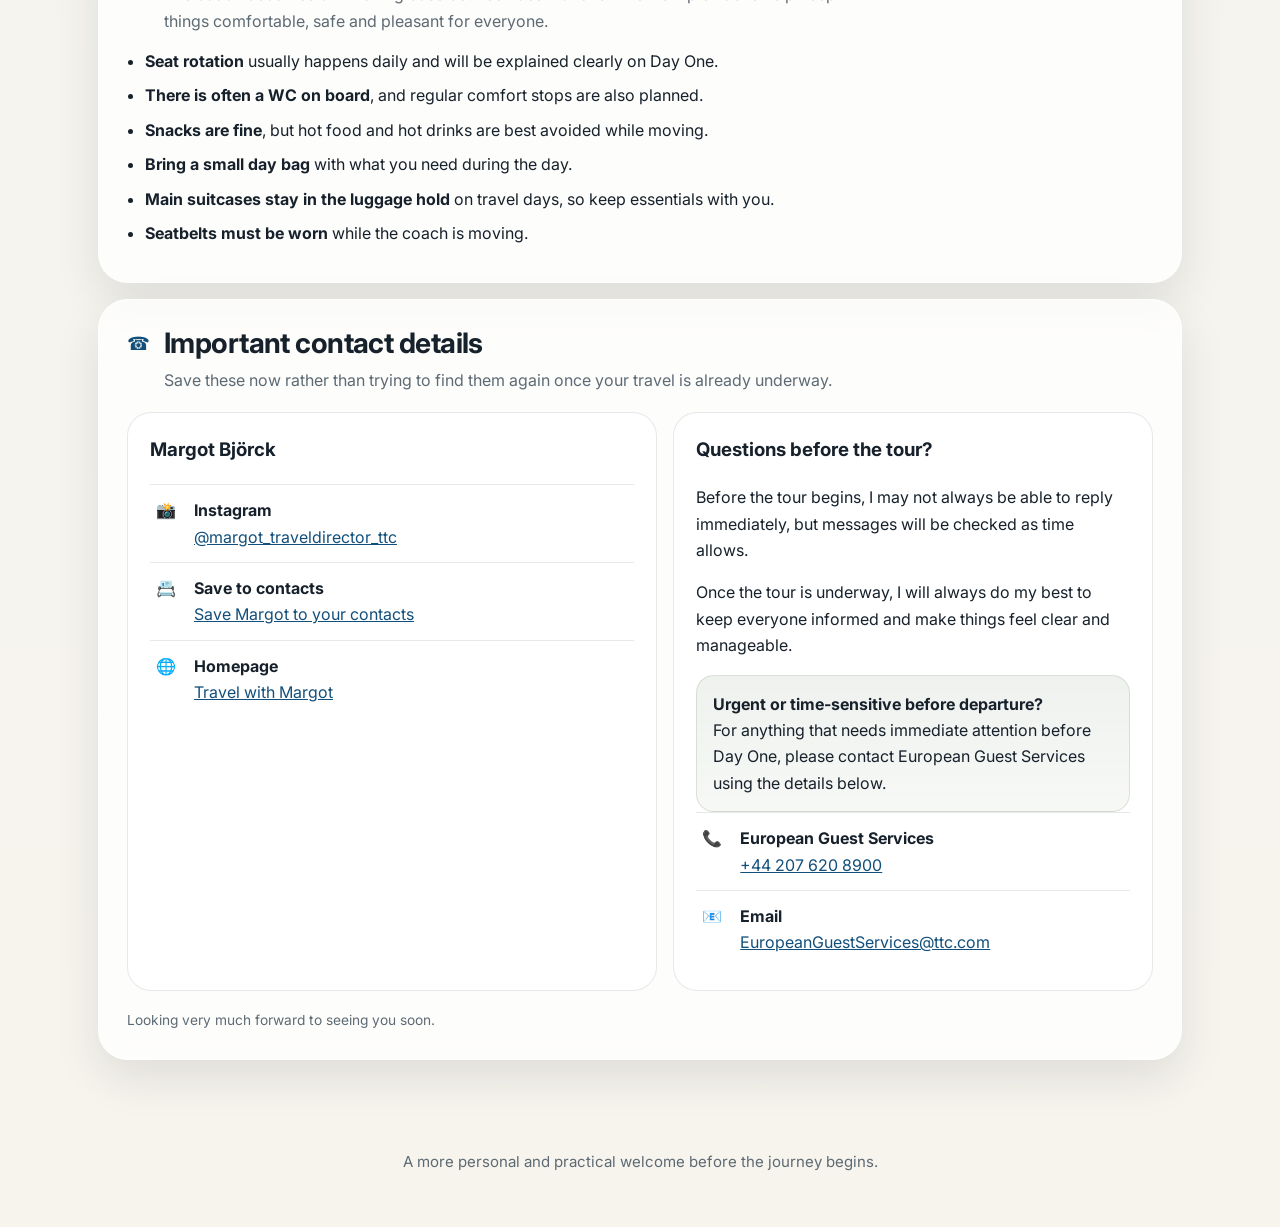
==== commit 21aa9f57: "Update homepage layout, photos, and Travel with Margot branding" ====
--- a/welcome/best-of-britain.html
+++ b/welcome/best-of-britain.html
@@ -4,7 +4,10 @@
   <meta charset="UTF-8" />
   <meta name="viewport" content="width=device-width, initial-scale=1.0" />
   <title>Welcome from Margot | Best of Britain</title>
-  <meta name="description" content="A practical guide before departure for guests travelling on Best of Britain with Margot." />
+  <meta
+    name="description"
+    content="A practical guide before departure for guests travelling on Best of Britain with Margot."
+  />
   <link rel="stylesheet" href="../assets/welcome.css" />
   <link rel="icon" href="../images/brand-mark.svg" sizes="32x32" type="image/svg+xml" />
   <link rel="icon" href="../images/brand-mark.svg" sizes="192x192" type="image/svg+xml" />
@@ -15,7 +18,7 @@
     <div class="topbar-inner">
       <div class="brand-lockup">
         <div class="crest">
-          <img src="../images/brand-mark.svg" alt="Tour with Margot logo" />
+          <img src="../images/brand-mark.svg" alt="Travel with Margot logo" />
         </div>
         <div class="brand-text">
           <strong>Welcome from Margot</strong>
@@ -24,54 +27,75 @@
       </div>
 
       <div class="top-actions">
-        <a class="mini-btn" href="https://instagram.com/margot_traveldirector_ttc" target="_blank" rel="noopener noreferrer">Instagram</a><a class="mini-btn" href="margot-bjorck.vcf">Save my contact</a><a class="mini-btn" href="#contact">View contact</a>
+        <a class="mini-btn" href="../index.html">Back to homepage</a>
+        <a class="mini-btn" href="https://www.trafalgar.com/en-eu/tours/best-of-britain" target="_blank" rel="noopener noreferrer">Official Trafalgar page</a>
+        <a class="mini-btn" href="margot-bjorck.vcf">Save Margot to your contacts</a>
+        <a class="mini-btn" href="#contact">View contact</a>
       </div>
     </div>
   </header>
 
   <div class="hero-wrap">
-    <section class="hero" style="background: linear-gradient(180deg, rgba(10, 22, 28, 0.35) 0%, rgba(8, 26, 35, 0.65) 60%, rgba(6, 18, 24, 0.85) 100%), radial-gradient(circle at 20% 20%, rgba(255, 255, 255, 0.15), transparent 30%), linear-gradient(120deg, rgba(31, 58, 35, 0.45), rgba(16, 70, 88, 0.40) 50%, rgba(36, 42, 61, 0.30) 85%), url(&#x27;https://images.unsplash.com/photo-1470753937643-efeb931202a9?auto=format&amp;fit=crop&amp;w=1600&amp;q=80&#x27;) center/cover no-repeat;">
+    <section
+      class="hero"
+      style="background:
+        radial-gradient(circle at 18% 18%, rgba(255, 255, 255, 0.18), transparent 22%),
+        radial-gradient(circle at 82% 18%, rgba(255, 255, 255, 0.10), transparent 18%),
+        linear-gradient(180deg, rgba(10, 22, 28, 0.22) 0%, rgba(8, 26, 35, 0.56) 60%, rgba(6, 18, 24, 0.84) 100%),
+        linear-gradient(122deg, rgba(33, 58, 70, 0.96) 0%, rgba(45, 74, 78, 0.88) 34%, rgba(85, 107, 79, 0.76) 62%, rgba(136, 107, 67, 0.86) 100%);"
+    >
       <div class="hero-inner">
         <div class="hero-copy">
           <div class="eyebrow">Best of Britain</div>
           <h1>Welcome from Margot</h1>
-          <p class="hero-sub">You&#x27;ve chosen a brilliant journey through Britain. These notes are here to help you feel prepared, comfortable and ready before the tour begins.</p>
+          <p class="hero-sub">
+            An 11 day journey through England, Scotland and Wales, travelling from London to Cornwall, into Wales, Liverpool, the Lake District and Scotland's Highlands and cities, including the Isle of Skye. It really is an incredible route.
+          </p>
 
           <div class="hero-pills">
             <div class="hero-pill">A practical guide before the tour begins</div>
+            <div class="hero-pill">Written in Margot's style</div>
           </div>
 
           <div class="cta-row">
-            <a class="btn btn-primary" href="https://instagram.com/margot_traveldirector_ttc" target="_blank" rel="noopener noreferrer">View Instagram</a><a class="btn btn-outline" href="#contact">View contact details</a>
+            <a class="btn btn-primary" href="#intro">Start here</a>
+            <a class="btn btn-outline" href="#photos">See photo spaces</a>
           </div>
         </div>
 
         <aside class="quick-start-card">
-          <h2>At a glance</h2>
-          <p class="quick-intro">Three simple things that help the start of the tour feel smoother for everyone.</p>
+          <h2>Good for you to know</h2>
+          <p class="quick-intro">
+            A few things that make the start of the tour feel much smoother.
+          </p>
+
           <div class="quick-item">
-  <div class="quick-icon">📍</div>
-  <div>
-    <strong>Know where we meet</strong>
-    <p>Your welcome email confirms the meeting hotel and the departure-morning timing.</p>
-  </div>
-</div>
+            <div class="quick-icon">📍</div>
+            <div>
+              <strong>Know where we meet</strong>
+              <p>Your joining documents confirm the meeting hotel and departure-morning timing in London.</p>
+            </div>
+          </div>
+
           <div class="quick-divider"></div>
+
           <div class="quick-item">
-  <div class="quick-icon">📲</div>
-  <div>
-    <strong>WhatsApp if you use it</strong>
-    <p>Using WhatsApp? Send a quick message once you&#x27;re set up. More details are further down the page.</p>
-  </div>
-</div>
+            <div class="quick-icon">🌦️</div>
+            <div>
+              <strong>Britain can change quickly</strong>
+              <p>Please dress in layers and bring a waterproof. A little flexibility helps enormously.</p>
+            </div>
+          </div>
+
           <div class="quick-divider"></div>
+
           <div class="quick-item">
-  <div class="quick-icon">🎒</div>
-  <div>
-    <strong>Tag your bag</strong>
-    <p>Your main suitcase should have a clearly labelled luggage tag before you leave home.</p>
-  </div>
-</div>
+            <div class="quick-icon">🎒</div>
+            <div>
+              <strong>Pack practically</strong>
+              <p>This is a fantastic itinerary, but it moves. Comfortable shoes and manageable luggage make a real difference.</p>
+            </div>
+          </div>
         </aside>
       </div>
     </section>
@@ -80,30 +104,460 @@
   <main class="wrap">
     <nav class="anchor-nav" aria-label="Page sections">
       <a href="#intro">Intro</a>
-      <a href="#this-week">This week</a>
+      <a href="#know">Good To Know</a>
+      <a href="#photos">Photos</a>
+      <a href="#this-week">Before You Travel</a>
       <a href="#weather">Weather</a>
       <a href="#packing">Packing</a>
-      <a href="#connected">WhatsApp</a>
-      <a href="#tips">Practical notes</a>
-      <a href="#coach">On the coach</a>
-      <a href="#trip-talk">Trip talk</a>
+      <a href="#connected">Staying Connected</a>
+      <a href="#tips">Practical Notes</a>
+      <a href="#coach">On the Coach</a>
       <a href="#contact">Contact</a>
     </nav>
 
-    <section class="section" id="intro"><div class="section-header"><div class="section-icon">👋</div><div><h2>A quick introduction</h2><p class="lede">If you&#x27;re travelling on this departure with Margot as your Travel Director, this page is here as a simple welcome and a useful point of reference before you meet.</p><p class="lede">The goal is to help the journey run smoothly from start to finish by keeping things organised, well paced and clearly communicated.</p></div></div><div class="note">Official communication from Trafalgar should always be treated as the primary source for timings and operational information. Think of this page as an extra layer of practical tips and reminders tailored to your tour.</div></section>
-    <section class="section" id="this-week"><div class="section-header"><div class="section-icon">🗓️</div><div><h2>Before you travel</h2><p class="lede">The tour begins in the UK and departs promptly on the departure morning, so it&#x27;s worth arriving with the basics well organised.</p></div></div><div class="grid"><div class="tile"><h3>✅ Check your joining details</h3><p>Make sure you know exactly where and when to be ready on the morning your tour begins.</p></div><div class="tile"><h3>🛂 Keep essentials accessible</h3><p>Have your passport, wallet, phone, charger and any medications easy to reach rather than buried in your suitcase.</p></div><div class="tile"><h3>📶 Staying connected</h3><p>Most hotels offer free Wi-Fi, and WhatsApp works well over Wi-Fi, so there is no need to rely on roaming if you would prefer not to.</p></div><div class="tile"><h3>🧳 Pack for movement</h3><p>This is a highlights-style journey, so lighter and smarter packing really helps.</p></div></div></section>
-    <section class="section" id="weather"><div class="section-header"><div class="section-icon">🌦️</div><div><h2>What to expect from the weather</h2><p class="lede">Weather across Britain can change quickly, sometimes within the same day. Layers and a reliable waterproof are usually the better strategy.</p></div></div><div class="grid"><div class="tile"><h3>🌤️ A practical reality</h3><p>You may get a bit of everything in one day, which is fairly normal here.</p></div><div class="tile"><h3>🧥 Best approach</h3><p>Bring a jacket you trust and comfortable layered clothing. Conditions can shift quickly, particularly in rural and coastal areas.</p></div></div><div class="tip">Don't let the forecast worry you too much. Good layers and a sensible waterproof usually solve most of the problem.</div></section>
-    <section class="section" id="packing"><div class="section-header"><div class="section-icon">🎒</div><div><h2>What to pack</h2><p class="lede">Most guests find they pack more than they actually use. Comfortable, practical and easy to manage tends to win every time on this tour.</p></div></div><div class="grid"><div class="tile"><h3>Essentials</h3><ul class="clean"><li>Comfortable walking shoes</li><li>Layered clothing for changing conditions</li><li>A waterproof jacket</li><li>A small day bag</li><li>A reusable water bottle</li><li>A UK Type G plug adapter</li><li>Optional wired headphones with a 3.5mm jack</li></ul></div><div class="tile"><h3>Packing smarter</h3><ul class="clean"><li>Think practical rather than just in case.</li><li>Porterage is one main suitcase per person, so manageable luggage helps.</li><li>Layers matter more than bulky extras.</li><li>Plan as if you may not rely on laundry during the tour.</li></ul></div></div><div class="tip"><strong>Margot's tip:</strong> Good shoes, layers and a waterproof jacket you trust will do most of the heavy lifting on this tour.</div><div class="note"><strong>During the day:</strong> Keep medication, chargers and anything genuinely useful in your day bag rather than buried in your suitcase.</div></section>
-    <section class="section" id="connected"><div class="section-header"><div class="section-icon">📲</div><div><h2>Staying connected on tour</h2><p class="lede">WhatsApp is useful for updates, reminders and quick information throughout the tour. It works perfectly over hotel or cafe Wi-Fi.</p></div></div><div class="tip"><strong>Travelling with someone?</strong> It helps if both of you message separately, just in case phones get separated during the trip.</div><div class="note">Most hotels and many public places offer free Wi-Fi. If you plan to rely on mobile data, it's worth checking roaming options with your provider before travel.</div><ol class="steps"><li><div class="step-no">1</div><div>Download WhatsApp before you travel if you do not already use it.<br><a href="https://www.whatsapp.com/download" target="_blank" rel="noopener noreferrer">Download WhatsApp here</a></div></li><li><div class="step-no">2</div><div>Set up your profile and verify your number.</div></li><li><div class="step-no">3</div><div>Save Margot&#x27;s number in your phone from the welcome email or the links above.</div></li><li><div class="step-no">4</div><div>If you use WhatsApp, feel free to send a quick message once you&#x27;re set up.</div></li></ol></section>
-    <section class="section" id="tips"><div class="section-header"><div class="section-icon">🧳</div><div><h2>Practical notes</h2><p class="lede">A few small realities can make the trip feel much smoother, from timekeeping and walking to money, hotels and the rhythm of touring.</p></div></div><div class="grid"><div class="tile"><h3>🚏 A highlights-style itinerary</h3><p>This is a fast-moving journey with some early starts or longer travel distances balanced by rewarding experiences along the way.</p></div><div class="tile"><h3>🚶 Walking</h3><p>Expect uneven streets, stairs and days where comfortable shoes matter more than style points.</p></div><div class="tile"><h3>🏨 Hotel styles vary</h3><p>Room sizes, layouts and facilities can differ from what guests are used to elsewhere.</p></div><div class="tile"><h3>🍽️ Included meals</h3><p>Breakfast is included daily and some dinners are provided, so punctuality on meal timings helps keep the itinerary smooth.</p></div><div class="tile"><h3>👥 Travelling as a group</h3><p>A relaxed and respectful group dynamic makes the journey more enjoyable for everyone.</p></div><div class="tile"><h3>🧑‍✈️ Your Driver</h3><p>Your Driver plays a key role in both safety and the smooth running of the itinerary.</p></div></div><div class="grid extra-grid"><div class="tile"><h3>💷 Currency</h3><p>The UK uses Pounds Sterling (£).</p></div><div class="tile"><h3>💳 Money and payments</h3><p>Card payments are widely accepted, though a small amount of local cash can still be useful.</p><p>Optional experiences can generally be paid by card or cash.</p></div><div class="tile"><h3>🚻 Toilets</h3><p>Some public facilities may require coins or a small payment.</p></div><div class="tile"><h3>💶 Gratuities</h3><p>Many service gratuities are already covered in your tour. Tips for your Travel Director and Driver are usually separate unless pre-paid.</p></div><div class="tile"><h3>🔒 Security</h3><p>Keep passports, cards and valuables secure and stay aware in busy areas.</p></div><div class="tile"><h3>⭐ Optional experiences</h3><p>These are introduced during the tour once timings and logistics are clearer. Participation is always optional.</p></div></div></section>
-    <section class="section" id="coach"><div class="section-header"><div class="section-icon">🚌</div><div><h2>On the coach</h2><p class="lede">The coach will be our moving base between destinations. A few simple habits help keep things comfortable, safe and pleasant for everyone.</p></div></div><ul class="clean coach-list"><li>🔁 <strong>Seat rotation</strong> usually happens daily and will be explained clearly on Day One.</li><li>🚻 There is often a <strong>WC on board</strong>, and regular comfort stops are also planned.</li><li>🥪 <strong>Snacks are fine</strong>, but hot food and hot drinks are best avoided while moving.</li><li>🎒 Bring a <strong>small day bag</strong> with what you need during the day.</li><li>🧳 <strong>Main suitcases stay in the luggage hold</strong> on travel days, so keep essentials with you.</li><li>🔔 <strong>Seatbelts must be worn</strong> while the coach is moving.</li></ul></section>
-    <section class="section" id="trip-talk"><div class="section-header"><div class="section-icon">🗺️</div><div><h2>Trip talk</h2><p class="lede">Tour wording can sometimes sound unfamiliar at first, so here&#x27;s a simple guide to what it usually means in practice.</p></div></div><div class="table-wrap"><table><thead><tr><th>Term</th><th>What it usually means</th></tr></thead><tbody><tr><td><strong>See</strong></td><td>Observe sights while passing by on your coach or another travel segment.</td></tr><tr><td><strong>View</strong></td><td>A brief stop to enjoy the sight and perhaps take a few photos.</td></tr><tr><td><strong>Visit</strong></td><td>A stop with time dedicated to the site itself rather than simply passing it.</td></tr><tr><td><strong>Orientation</strong></td><td>A short introduction to help you get your bearings before free time.</td></tr><tr><td><strong>Sightseeing</strong></td><td>A more structured visit, often with a Local Specialist or more detailed commentary.</td></tr></tbody></table></div></section>
-    <section class="section" id="contact"><div class="section-header"><div class="section-icon">☎️</div><div><h2>Important contact details</h2><p class="lede">Save these now rather than trying to find them again when travel is already underway.</p></div></div><div class="contact-grid"><div class="contact-card"><h3 style="margin-top:0;">Margot Björck</h3><div class="contact-row"><span>📸</span><div><strong>Instagram</strong><br><a href="https://instagram.com/margot_traveldirector_ttc" target="_blank" rel="noopener noreferrer">@margot_traveldirector_ttc</a></div></div><div class="contact-row"><span>📇</span><div><strong>Direct tour contact</strong><br>Shared in the departure welcome email</div></div></div><div class="contact-card"><h3 style="margin-top:0;">Questions before the tour?</h3><p>Before the tour begins, Margot may not always be able to reply immediately, but messages will be checked as time allows.</p><p>Once the tour is underway, guests will be kept informed and updated as clearly as possible.</p><div class="tip"><strong>Urgent or time-sensitive before departure?</strong><br>For anything that needs immediate attention before Day 1, contact European Guest Services using the details below.</div><div class="contact-row"><span>📞</span><div><strong>European Guest Services</strong><br><a href="tel:+442076208900">+44 207 620 8900</a></div></div><div class="contact-row"><span>📧</span><div><strong>Email</strong><br><a href="mailto:EuropeanGuestServices@ttc.com">EuropeanGuestServices@ttc.com</a></div></div></div></div><p class="tiny" style="margin-top:18px;">For peace of mind, save the main contact number now and keep your official joining instructions somewhere easy to find.</p></section>
-    <section class="section" id="final-note"><div class="section-header"><div class="section-icon">✨</div><div><h2>Final note</h2><p class="lede">If you&#x27;re ever unsure about anything, just ask. Arriving prepared and packing sensibly tends to make the whole journey feel easier from the start.</p></div></div><div class="note">Looking forward to welcoming you and getting the journey underway.</div></section>
+    <section class="section" id="intro">
+      <div class="section-header">
+        <div class="section-icon">👋</div>
+        <div>
+          <h2>Welcome</h2>
+          <p class="lede">
+            My name is Margot Björck and I am thrilled to be your Travel Director on Best of Britain with Trafalgar. I am here to help all your questions, assist you and make sure that we create memories of a lifetime together.
+          </p>
+          <p class="lede">
+            You have chosen a fantastic itinerary and our 11 days on tour will be filled with amazing views, interesting places and people, great food, exciting history and lots of fun.
+          </p>
+        </div>
+      </div>
+
+      <div class="welcome-editorial">
+        <div class="welcome-main">
+          <p class="welcome-bridge">
+            I will be meeting you at the hotel on the day of departure from London. This page is here to give you a little more context before we meet, and to make those final pre-tour days feel easier and more personal.
+          </p>
+        </div>
+
+        <div class="from-margot-card welcome-side">
+          <span class="from-margot-kicker">From Margot</span>
+          <p>
+            Official Trafalgar communication should always be treated as the main source for timings and operational details. Think of this page as my extra welcome, plus the practical reminders I know guests usually appreciate.
+          </p>
+        </div>
+      </div>
+    </section>
+
+    <section class="section" id="know">
+      <div class="section-header">
+        <div class="section-icon">✔️</div>
+        <div>
+          <h2>Good for you to know</h2>
+          <p class="lede">
+            This is the part of the old welcome letter that really works, so it deserves its own space here too: clear, useful reminders without too much fuss.
+          </p>
+        </div>
+      </div>
+
+      <div class="grid">
+        <div class="tile">
+          <h3>Local currency</h3>
+          <p>The UK uses Pounds Sterling (£ GBP).</p>
+        </div>
+
+        <div class="tile">
+          <h3>Weather</h3>
+          <p>The weather in Britain can be unpredictable, so layers and a proper waterproof are always a smart idea.</p>
+        </div>
+
+        <div class="tile">
+          <h3>Punctuality matters</h3>
+          <p>We have a lot to enjoy in a short amount of time, so good timekeeping really helps the whole itinerary run well.</p>
+        </div>
+
+        <div class="tile">
+          <h3>Porterage</h3>
+          <p>Porterage is included for one suitcase per person, so manageable luggage is still the most comfortable option.</p>
+        </div>
+
+        <div class="tile">
+          <h3>Meals</h3>
+          <p>Included meals run on set timings and are based on local cuisine and local standards.</p>
+        </div>
+
+        <div class="tile">
+          <h3>British hotels vary</h3>
+          <p>Room sizes and layouts can feel different from what guests are used to elsewhere, especially in older properties.</p>
+        </div>
+      </div>
+    </section>
+
+    <section class="section" id="photos">
+      <div class="section-header">
+        <div class="section-icon">📸</div>
+        <div>
+          <h2>Photo spaces for this page</h2>
+          <p class="lede">
+            Margot's PDF feels warmer because it uses photos. This page should do the same, so these sections are built to hold real images once you choose them.
+          </p>
+        </div>
+      </div>
+
+      <div class="photo-hero">
+          <img
+            class="photo-bg"
+            src="https://source.unsplash.com/2000x1200/?isle-of-skye,scotland,landscape"
+            alt="Isle of Skye landscape"
+            loading="lazy"
+          onerror="this.onerror=null;this.src='../images/scotland-glencoe-valley.jpeg';"
+        />
+        <div class="photo-badge">Landscape hero</div>
+        <div class="photo-copy">
+          <strong>Use this as the big, calm scene-setter.</strong>
+          <span>Landscapes work best here. Margot photos can sit alongside as smaller “moments” without awkward cropping.</span>
+        </div>
+      </div>
+
+      <div class="photo-grid">
+        <figure class="photo-figure">
+          <img
+            class="photo-figure-img"
+            src="https://source.unsplash.com/1600x1000/?cornwall,coast,england,landscape"
+            alt="Cornwall coastline"
+            loading="lazy"
+            onerror="this.onerror=null;this.src='../images/norway-lofoten-harbour-reflection.jpeg';"
+          />
+          <figcaption class="photo-figure-cap">
+            <span class="photo-figure-tag">Landscape</span>
+            <strong>Big scenery</strong>
+            <span>Wide landscape photos feel more “welcome-letter” and less like a busy collage.</span>
+          </figcaption>
+        </figure>
+
+        <figure class="photo-figure">
+          <img
+            class="photo-figure-img"
+            src="https://source.unsplash.com/1600x1000/?lake-district,england,landscape"
+            alt="Lake District landscape"
+            loading="lazy"
+            onerror="this.onerror=null;this.src='../images/norway-turquoise-lake.jpeg';"
+          />
+          <figcaption class="photo-figure-cap">
+            <span class="photo-figure-tag">View</span>
+            <strong>Atmosphere</strong>
+            <span>These make the page feel warm and real without competing with the text.</span>
+          </figcaption>
+        </figure>
+
+        <figure class="photo-figure">
+          <img
+            class="photo-figure-img"
+            src="https://source.unsplash.com/1600x1000/?scottish-highlands,scotland,landscape"
+            alt="Scottish Highlands landscape"
+            loading="lazy"
+            onerror="this.onerror=null;this.src='../images/norway-trollstigen-valley.jpeg';"
+          />
+          <figcaption class="photo-figure-cap">
+            <span class="photo-figure-tag">Landscape</span>
+            <strong>Calm + clear</strong>
+            <span>Clean landscape compositions sit beautifully behind practical guidance.</span>
+          </figcaption>
+        </figure>
+      </div>
+
+      <div class="margot-moments">
+        <div class="margot-moments-head">
+          <h3 style="margin:0;">A Margot moment</h3>
+          <p style="margin:8px 0 0;" class="tiny">Portrait shots work best as smaller features, so they stay personal without awkward cropping.</p>
+        </div>
+
+        <figure class="moment-card">
+          <img class="moment-img" src="../images/margot-edinburgh-castle-pipers.jpeg" alt="Margot on tour at Edinburgh Castle" loading="lazy" />
+          <figcaption class="moment-cap">
+            <strong>On tour</strong>
+            <span>We’ll have plenty of memorable moments like this along the route.</span>
+          </figcaption>
+        </figure>
+      </div>
+    </section>
+
+    <section class="section" id="this-week">
+      <div class="section-header">
+        <div class="section-icon">🗓️</div>
+        <div>
+          <h2>Before you travel</h2>
+          <p class="lede">
+            The tour begins in London and covers a lot of ground in 11 days, so it is worth arriving with the basics well organised and your joining details easy to find.
+          </p>
+        </div>
+      </div>
+
+      <div class="grid">
+        <div class="tile">
+          <h3>Check your joining details</h3>
+          <p>Make sure you know exactly where and when to be ready on the morning the tour begins in London.</p>
+        </div>
+
+        <div class="tile">
+          <h3>Keep essentials close</h3>
+          <p>Passport, wallet, phone, charger and medications are much better kept accessible than packed deep inside your case.</p>
+        </div>
+
+        <div class="tile">
+          <h3>Expect a moving itinerary</h3>
+          <p>This is a highlights-style tour, so lighter packing and a little flexibility go a long way.</p>
+        </div>
+
+        <div class="tile">
+          <h3>Save the useful links</h3>
+          <p>Keep your official Trafalgar details, this page and Margot's contact details somewhere easy to reach on your phone.</p>
+        </div>
+      </div>
+    </section>
+
+    <section class="section" id="weather">
+      <div class="section-header">
+        <div class="section-icon">🌦️</div>
+        <div>
+          <h2>What to expect from the weather</h2>
+          <p class="lede">
+            The weather across Britain can change quickly, sometimes within the same day. Forecasts help a little, but layers and a reliable waterproof usually help much more.
+          </p>
+        </div>
+      </div>
+
+      <div class="grid">
+        <div class="tile">
+          <h3>A practical reality</h3>
+          <p>You may get sunshine, wind and rain in one day, especially as we move north and west through the route.</p>
+        </div>
+
+        <div class="tile">
+          <h3>Best approach</h3>
+          <p>Comfortable layers, a proper waterproof jacket and shoes you trust tend to do most of the work on this itinerary.</p>
+        </div>
+      </div>
+
+      <div class="tip">
+        Please do not let the forecast worry you too much. Sensible layers and a good waterproof solve most of the problem.
+      </div>
+    </section>
+
+    <section class="section" id="packing">
+      <div class="section-header">
+        <div class="section-icon">🎒</div>
+        <div>
+          <h2>What to pack</h2>
+          <p class="lede">
+            Most guests find they use less than they expect. Comfortable, practical and easy to manage is usually the best approach on this tour.
+          </p>
+        </div>
+      </div>
+
+      <div class="grid">
+        <div class="tile">
+          <h3>Essentials</h3>
+          <ul class="clean">
+            <li>Comfortable walking shoes</li>
+            <li>Layered clothing for changing conditions</li>
+            <li>A reliable waterproof jacket</li>
+            <li>A small day bag</li>
+            <li>A reusable water bottle</li>
+            <li>A UK Type G plug adapter</li>
+            <li>Optional wired headphones with a 3.5mm jack</li>
+          </ul>
+        </div>
+
+        <div class="tile">
+          <h3>Packing smarter</h3>
+          <ul class="clean">
+            <li>Pack for comfort and movement, not just in case.</li>
+            <li>Manageable luggage always makes touring easier.</li>
+            <li>Layers matter more than bulky extras.</li>
+            <li>Keep anything genuinely important in your day bag on travel days.</li>
+          </ul>
+        </div>
+      </div>
+
+      <div class="tip">
+        <strong>Margot's tip:</strong> Good shoes, layers and a waterproof you trust will do most of the heavy lifting on this tour.
+      </div>
+
+      <div class="note">
+        <strong>During the day:</strong> Keep medication, chargers, travel documents and anything you may actually need with you rather than packed away in your main suitcase.
+      </div>
+    </section>
+
+    <section class="section" id="connected">
+      <div class="section-header">
+        <div class="section-icon">📲</div>
+        <div>
+          <h2>Staying connected</h2>
+          <p class="lede">
+            For written communication on tour, practical updates and sharing facts, pictures and moments, WhatsApp is often the easiest option. If needed, I can also help with that when we meet.
+          </p>
+        </div>
+      </div>
+
+      <div class="grid">
+        <div class="tile">
+          <h3>Before you leave</h3>
+          <p>Save this page, <a href="margot-bjorck.vcf">save Margot to your contacts</a>, and keep your official joining information easy to find.</p>
+        </div>
+
+        <div class="tile">
+          <h3>Hotel Wi-Fi</h3>
+          <p>Most hotels offer Wi-Fi, which is usually enough for messages, updates and checking the practical details you need.</p>
+        </div>
+      </div>
+
+      <div class="note">
+        If a WhatsApp group is used during the tour, it is simply there to make practical communication easier, not to overload anyone with information.
+      </div>
+    </section>
+
+    <section class="section" id="tips">
+      <div class="section-header">
+        <div class="section-icon">🧳</div>
+        <div>
+          <h2>Practical notes</h2>
+          <p class="lede">
+            A few small realities can make the trip feel much smoother, from timekeeping and walking to hotel styles, money and the general rhythm of touring.
+          </p>
+        </div>
+      </div>
+
+      <div class="grid">
+        <div class="tile">
+          <h3>A highlights itinerary</h3>
+          <p>This is a fast-moving journey with some early starts and longer travel stretches, balanced by a lot of rewarding places and standout scenery.</p>
+        </div>
+
+        <div class="tile">
+          <h3>Walking</h3>
+          <p>Expect uneven streets, stairs and days where comfortable shoes matter far more than dressing up.</p>
+        </div>
+
+        <div class="tile">
+          <h3>Included meals</h3>
+          <p>Breakfast is included daily and some dinners are provided, so being ready on time helps the itinerary run smoothly.</p>
+        </div>
+
+        <div class="tile">
+          <h3>Travelling as a group</h3>
+          <p>A relaxed and respectful group dynamic always makes the journey more enjoyable for everyone.</p>
+        </div>
+
+        <div class="tile">
+          <h3>Money and payments</h3>
+          <p>Card payments are widely accepted, though having a small amount of local cash can still be useful now and then.</p>
+        </div>
+
+        <div class="tile">
+          <h3>Optional experiences</h3>
+          <p>These are introduced during the tour once timings and logistics are clearer. Participation is always optional.</p>
+        </div>
+      </div>
+    </section>
+
+    <section class="section" id="coach">
+      <div class="section-header">
+        <div class="section-icon">🚌</div>
+        <div>
+          <h2>On the coach</h2>
+          <p class="lede">
+            The coach becomes our moving base between destinations. A few simple habits help keep things comfortable, safe and pleasant for everyone.
+          </p>
+        </div>
+      </div>
+
+      <ul class="clean coach-list">
+        <li><strong>Seat rotation</strong> usually happens daily and will be explained clearly on Day One.</li>
+        <li><strong>There is often a WC on board</strong>, and regular comfort stops are also planned.</li>
+        <li><strong>Snacks are fine</strong>, but hot food and hot drinks are best avoided while moving.</li>
+        <li><strong>Bring a small day bag</strong> with what you need during the day.</li>
+        <li><strong>Main suitcases stay in the luggage hold</strong> on travel days, so keep essentials with you.</li>
+        <li><strong>Seatbelts must be worn</strong> while the coach is moving.</li>
+      </ul>
+    </section>
+
+    <section class="section" id="contact">
+      <div class="section-header">
+        <div class="section-icon">☎️</div>
+        <div>
+          <h2>Important contact details</h2>
+          <p class="lede">
+            Save these now rather than trying to find them again once your travel is already underway.
+          </p>
+        </div>
+      </div>
+
+      <div class="contact-grid">
+        <div class="contact-card">
+          <h3 style="margin-top: 0;">Margot Björck</h3>
+
+          <div class="contact-row">
+            <span>📸</span>
+            <div>
+              <strong>Instagram</strong><br />
+              <a href="https://instagram.com/margot_traveldirector_ttc" target="_blank" rel="noopener noreferrer">@margot_traveldirector_ttc</a>
+            </div>
+          </div>
+
+          <div class="contact-row">
+            <span>📇</span>
+            <div>
+              <strong>Save to contacts</strong><br />
+              <a href="margot-bjorck.vcf">Save Margot to your contacts</a>
+            </div>
+          </div>
+
+          <div class="contact-row">
+            <span>🌐</span>
+            <div>
+              <strong>Homepage</strong><br />
+              <a href="../index.html">Travel with Margot</a>
+            </div>
+          </div>
+        </div>
+
+        <div class="contact-card">
+          <h3 style="margin-top: 0;">Questions before the tour?</h3>
+          <p>
+            Before the tour begins, I may not always be able to reply immediately, but messages will be checked as time allows.
+          </p>
+          <p>
+            Once the tour is underway, I will always do my best to keep everyone informed and make things feel clear and manageable.
+          </p>
+
+          <div class="tip">
+            <strong>Urgent or time-sensitive before departure?</strong><br />
+            For anything that needs immediate attention before Day One, please contact European Guest Services using the details below.
+          </div>
+
+          <div class="contact-row">
+            <span>📞</span>
+            <div>
+              <strong>European Guest Services</strong><br />
+              <a href="tel:+442076208900">+44 207 620 8900</a>
+            </div>
+          </div>
+
+          <div class="contact-row">
+            <span>📧</span>
+            <div>
+              <strong>Email</strong><br />
+              <a href="mailto:EuropeanGuestServices@ttc.com">EuropeanGuestServices@ttc.com</a>
+            </div>
+          </div>
+        </div>
+      </div>
+
+      <p class="tiny" style="margin-top: 18px;">
+        Looking very much forward to seeing you soon.
+      </p>
+    </section>
   </main>
 
   <footer class="footer">
-    A simple guide to help you feel prepared before the journey begins.
+    A more personal and practical welcome before the journey begins.
   </footer>
 </body>
 </html>
--- a/assets/welcome.css
+++ b/assets/welcome.css
@@ -343,22 +343,34 @@
 .anchor-nav {
   display: flex;
   gap: 10px;
-  flex-wrap: wrap;
+  flex-wrap: nowrap;
   align-items: center;
   margin: 18px 0 22px;
+  overflow-x: auto;
+  overflow-y: hidden;
+  padding-bottom: 4px;
+  -webkit-overflow-scrolling: touch;
 }
 
 .anchor-nav a {
   text-decoration: none;
   color: var(--ink);
-  padding: 10px 16px;
+  padding: 10px 15px;
   border-radius: 999px;
   background: rgba(255, 255, 255, 0.78);
   border: 1px solid var(--line);
   font-weight: 700;
-  font-size: 0.92rem;
+  font-size: 0.9rem;
   box-shadow: 0 6px 18px rgba(15, 34, 48, 0.04);
   flex: 0 0 auto;
+  white-space: nowrap;
+  transition: transform 0.18s ease, background 0.18s ease, box-shadow 0.18s ease;
+}
+
+.anchor-nav a:hover {
+  transform: translateY(-1px);
+  background: rgba(255, 255, 255, 0.96);
+  box-shadow: 0 10px 24px rgba(15, 34, 48, 0.08);
 }
 
 .section {
@@ -455,6 +467,284 @@
   border-radius: 18px;
   background: linear-gradient(180deg, rgba(18, 79, 123, 0.08), rgba(18, 79, 123, 0.04));
   border: 1px solid rgba(18, 79, 123, 0.14);
+}
+
+.split-panel {
+  display: grid;
+  grid-template-columns: minmax(0, 1.3fr) minmax(280px, 0.7fr);
+  gap: 16px;
+  margin-top: 18px;
+  align-items: start;
+}
+
+.split-panel .note,
+.split-panel .from-margot-card {
+  margin-top: 0;
+}
+
+.welcome-editorial {
+  display: grid;
+  grid-template-columns: minmax(0, 1.35fr) minmax(290px, 0.65fr);
+  gap: 24px;
+  align-items: start;
+  margin-top: 22px;
+}
+
+.welcome-main {
+  position: relative;
+  padding-left: 26px;
+}
+
+.welcome-main::before {
+  content: "";
+  position: absolute;
+  left: 0;
+  top: 0.35rem;
+  bottom: 0.35rem;
+  width: 3px;
+  border-radius: 999px;
+  background: linear-gradient(180deg, rgba(184, 138, 59, 0.8), rgba(18, 79, 123, 0.4));
+}
+
+.welcome-bridge {
+  margin: 0;
+  font-size: clamp(1.18rem, 2vw, 1.45rem);
+  line-height: 1.58;
+  color: #22313c;
+  letter-spacing: -0.01em;
+  max-width: 27ch;
+}
+
+.welcome-side {
+  position: relative;
+}
+
+.from-margot-card {
+  padding: 18px;
+  border-radius: 22px;
+  background: linear-gradient(180deg, rgba(184, 138, 59, 0.12), rgba(184, 138, 59, 0.05));
+  border: 1px solid rgba(184, 138, 59, 0.2);
+  box-shadow: 0 10px 24px rgba(15, 34, 48, 0.05);
+}
+
+.from-margot-kicker {
+  display: inline-block;
+  margin-bottom: 10px;
+  padding: 7px 12px;
+  border-radius: 999px;
+  background: rgba(255, 255, 255, 0.7);
+  color: var(--brand-2);
+  font-size: 0.78rem;
+  font-weight: 800;
+  letter-spacing: 0.05em;
+  text-transform: uppercase;
+}
+
+.from-margot-card p {
+  margin: 0;
+}
+
+.photo-hero {
+  position: relative;
+  min-height: 360px;
+  margin-top: 18px;
+  padding: 24px;
+  border-radius: 28px;
+  overflow: hidden;
+  border: 1px solid rgba(255, 255, 255, 0.92);
+  background:
+    radial-gradient(circle at 20% 20%, rgba(255, 255, 255, 0.22), transparent 18%),
+    radial-gradient(circle at 78% 18%, rgba(255, 255, 255, 0.12), transparent 16%),
+    linear-gradient(135deg, rgba(28, 57, 67, 0.95) 0%, rgba(57, 90, 84, 0.88) 40%, rgba(117, 104, 73, 0.84) 100%);
+  box-shadow: 0 18px 36px rgba(15, 34, 48, 0.1);
+}
+
+.photo-bg {
+  position: absolute;
+  inset: 0;
+  width: 100%;
+  height: 100%;
+  object-fit: cover;
+  object-position: center 40%;
+  filter: saturate(1.02) contrast(1.02);
+  transform: scale(1.02);
+  z-index: 0;
+}
+
+.photo-hero::after {
+  content: "";
+  position: absolute;
+  inset: 0;
+  background:
+    radial-gradient(circle at 30% 20%, rgba(255, 255, 255, 0.12), transparent 28%),
+    linear-gradient(180deg, rgba(11, 20, 26, 0.18) 0%, rgba(11, 20, 26, 0.62) 100%);
+  z-index: 0;
+}
+
+.photo-hero::before {
+  content: "";
+  position: absolute;
+  inset: auto -5% -18% -5%;
+  height: 46%;
+  background:
+    radial-gradient(circle at 22% 18%, rgba(255, 255, 255, 0.24), transparent 11%),
+    linear-gradient(120deg, #335362 0 24%, #4f6f5e 24% 49%, #82664a 49% 73%, #253540 73% 100%);
+  clip-path: polygon(0 62%, 10% 49%, 21% 56%, 32% 44%, 43% 56%, 56% 43%, 67% 58%, 80% 46%, 91% 54%, 100% 43%, 100% 100%, 0 100%);
+  opacity: 0.88;
+}
+
+.photo-badge {
+  position: relative;
+  z-index: 1;
+  display: inline-block;
+  margin-bottom: 12px;
+  padding: 8px 13px;
+  border-radius: 999px;
+  background: rgba(255, 255, 255, 0.14);
+  border: 1px solid rgba(255, 255, 255, 0.18);
+  color: #fff;
+  font-size: 0.8rem;
+  font-weight: 800;
+  letter-spacing: 0.05em;
+  text-transform: uppercase;
+}
+
+.photo-copy {
+  position: relative;
+  z-index: 1;
+  max-width: 35rem;
+  padding: 18px 20px;
+  border-radius: 22px;
+  background: rgba(29, 39, 48, 0.58);
+  border: 1px solid rgba(255, 255, 255, 0.12);
+  backdrop-filter: blur(12px);
+  color: #fff;
+}
+
+.photo-copy strong,
+.photo-copy span {
+  display: block;
+}
+
+.photo-copy strong {
+  margin-bottom: 6px;
+  font-size: 1.02rem;
+}
+
+.photo-copy span {
+  color: rgba(255, 255, 255, 0.86);
+}
+
+.photo-grid {
+  display: grid;
+  grid-template-columns: repeat(3, minmax(0, 1fr));
+  gap: 16px;
+  margin-top: 16px;
+}
+
+.photo-figure {
+  margin: 0;
+  overflow: hidden;
+  border-radius: 24px;
+  border: 1px solid rgba(255, 255, 255, 0.92);
+  box-shadow: 0 12px 30px rgba(15, 34, 48, 0.06);
+  background: rgba(255, 255, 255, 0.86);
+}
+
+.photo-figure-img {
+  width: 100%;
+  height: auto;
+  aspect-ratio: 16 / 10;
+  object-fit: cover;
+  object-position: center;
+  display: block;
+}
+
+.photo-figure-cap {
+  padding: 14px 14px 16px;
+}
+
+.photo-figure-tag {
+  display: inline-block;
+  width: fit-content;
+  margin-bottom: 10px;
+  padding: 7px 11px;
+  border-radius: 999px;
+  background: rgba(18, 79, 123, 0.08);
+  border: 1px solid rgba(18, 79, 123, 0.14);
+  color: var(--brand-2);
+  font-size: 0.76rem;
+  font-weight: 800;
+  letter-spacing: 0.05em;
+  text-transform: uppercase;
+}
+
+.photo-figure-cap strong,
+.photo-figure-cap span {
+  display: block;
+}
+
+.photo-figure-cap strong {
+  margin-bottom: 6px;
+  font-size: 1rem;
+}
+
+.photo-figure-cap span {
+  color: var(--muted);
+  font-size: 0.94rem;
+}
+
+.margot-moments {
+  margin-top: 18px;
+  display: grid;
+  grid-template-columns: minmax(0, 1fr) minmax(0, 1fr);
+  gap: 16px;
+  align-items: start;
+}
+
+.margot-moments-head {
+  padding: 16px 18px;
+  border-radius: 24px;
+  background: rgba(255, 255, 255, 0.78);
+  border: 1px solid rgba(255, 255, 255, 0.9);
+  box-shadow: 0 10px 24px rgba(15, 34, 48, 0.04);
+}
+
+.moment-card {
+  margin: 0;
+  overflow: hidden;
+  border-radius: 24px;
+  border: 1px solid rgba(255, 255, 255, 0.92);
+  box-shadow: 0 12px 30px rgba(15, 34, 48, 0.06);
+  background: rgba(255, 255, 255, 0.86);
+}
+
+.moment-img {
+  width: 100%;
+  height: auto;
+  aspect-ratio: 4 / 5;
+  object-fit: cover;
+  object-position: center 20%;
+  display: block;
+}
+
+.moment-cap {
+  padding: 14px 14px 16px;
+}
+
+.moment-cap strong,
+.moment-cap span {
+  display: block;
+}
+
+.moment-cap strong {
+  margin-bottom: 6px;
+  font-size: 1rem;
+}
+
+.moment-cap span {
+  color: var(--muted);
+  font-size: 0.94rem;
 }
 
 .steps {
@@ -579,6 +869,17 @@
   .contact-grid {
     grid-template-columns: 1fr;
   }
+
+  .split-panel,
+  .welcome-editorial,
+  .photo-grid,
+  .margot-moments {
+    grid-template-columns: 1fr;
+  }
+
+  .welcome-main {
+    padding-left: 20px;
+  }
 }
 
 @media (max-width: 720px) {
@@ -619,18 +920,6 @@
     grid-template-columns: 1fr;
   }
 
-  .anchor-nav {
-    overflow-x: auto;
-    overflow-y: hidden;
-    flex-wrap: nowrap;
-    padding-bottom: 4px;
-    -webkit-overflow-scrolling: touch;
-  }
-
-  .anchor-nav a {
-    white-space: nowrap;
-  }
-
   .section-icon {
     padding-top: 2px;
   }
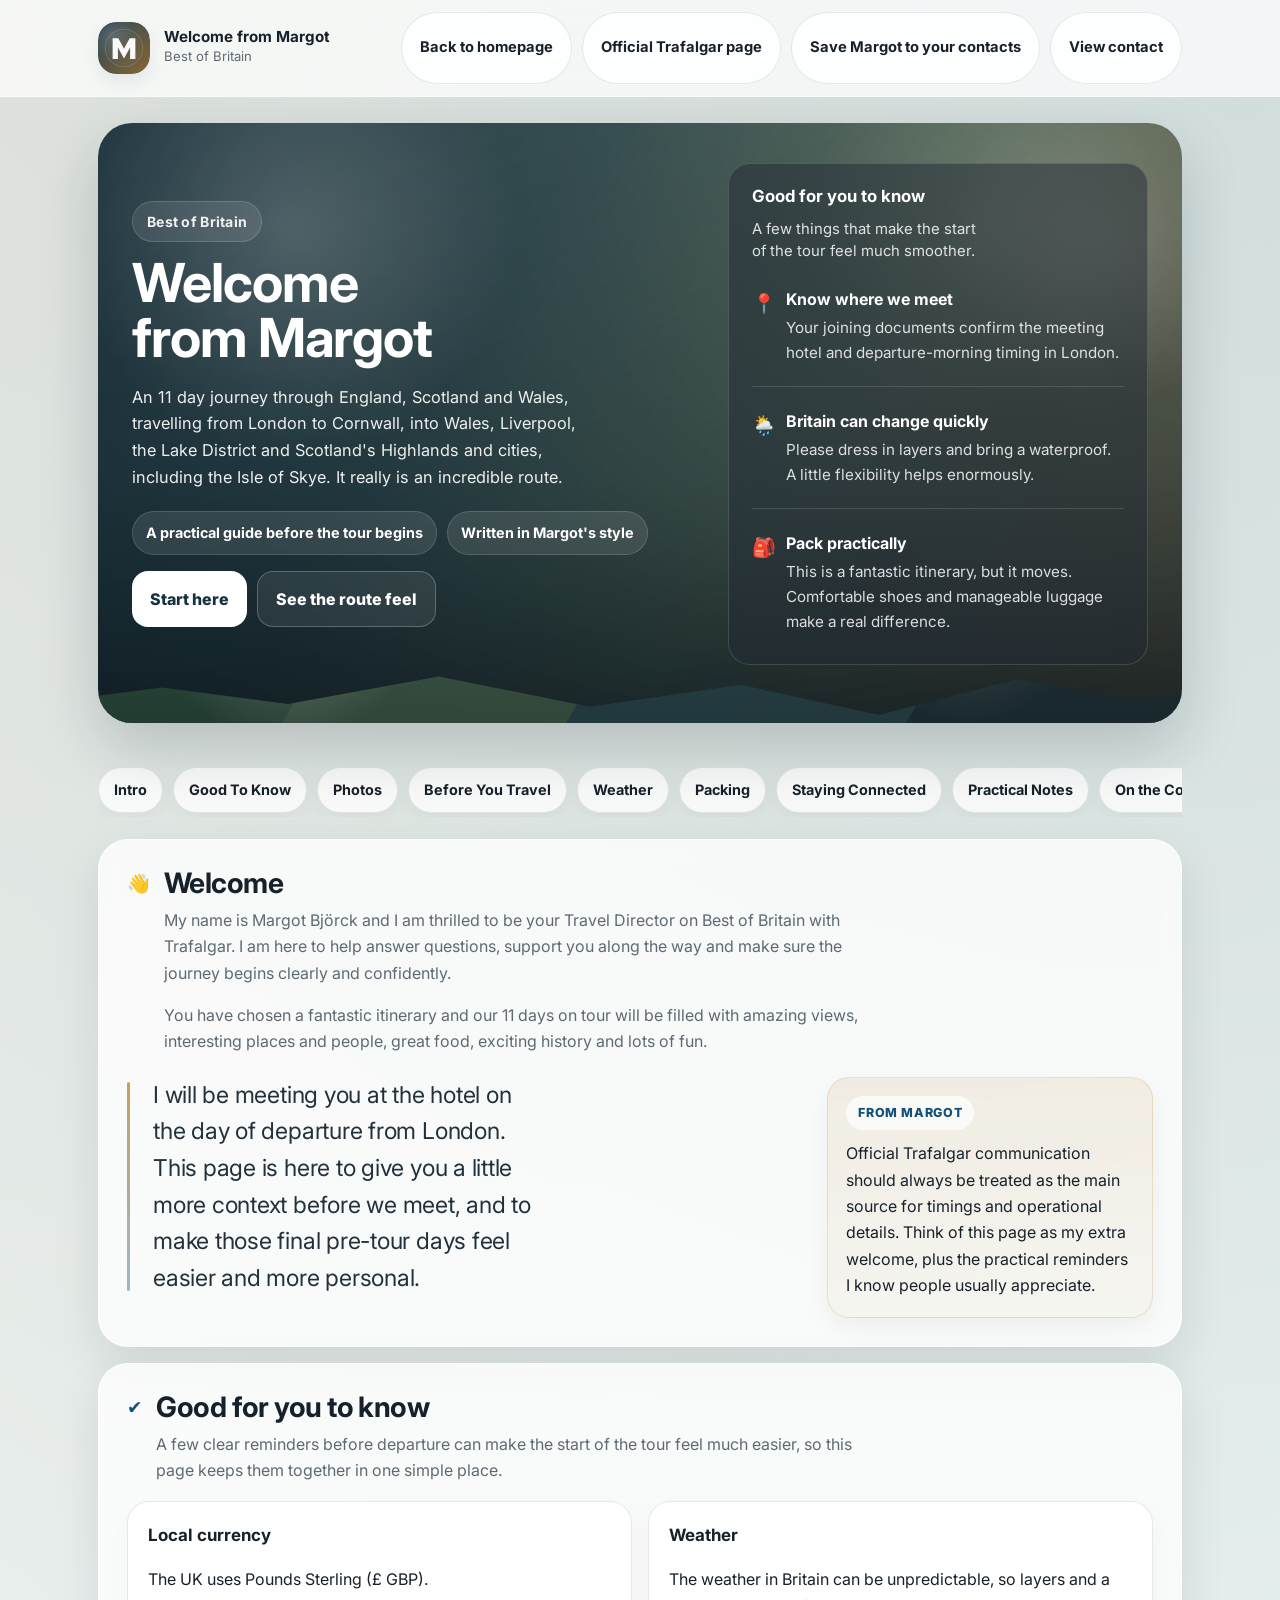
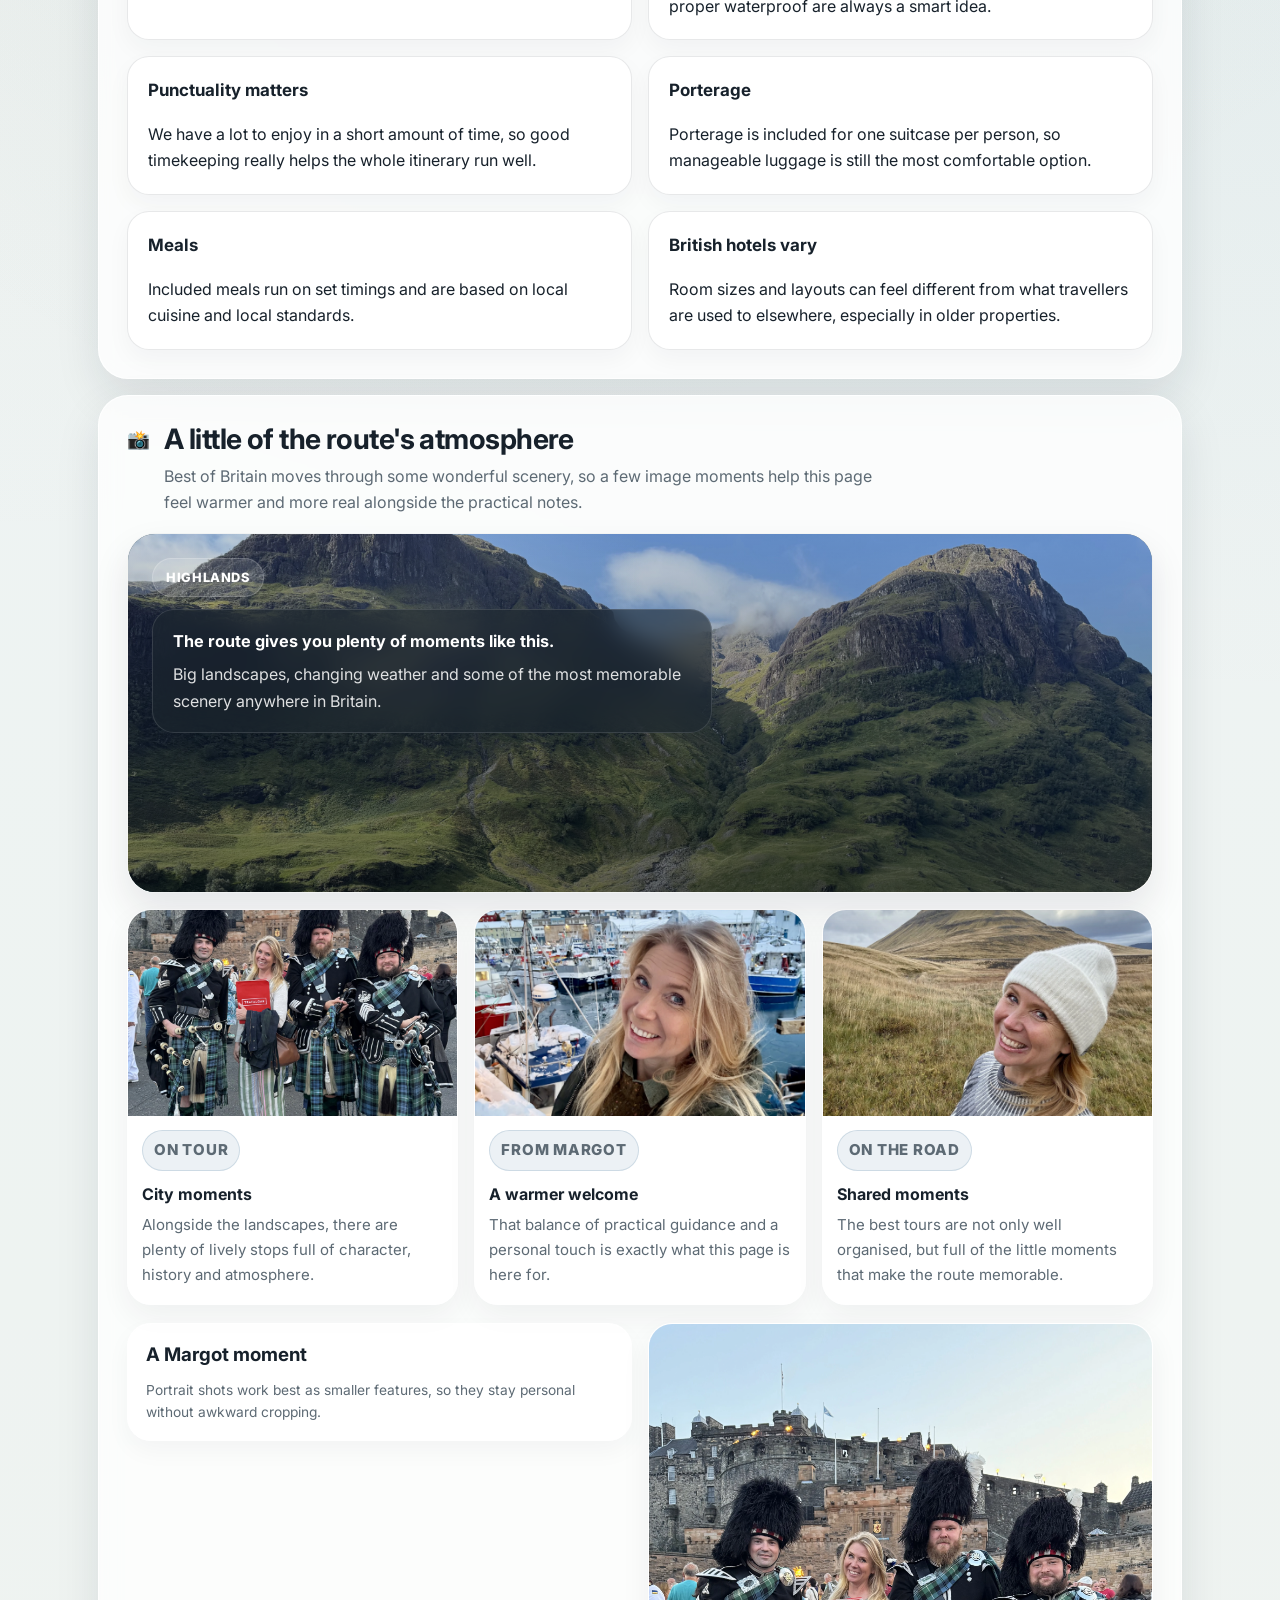
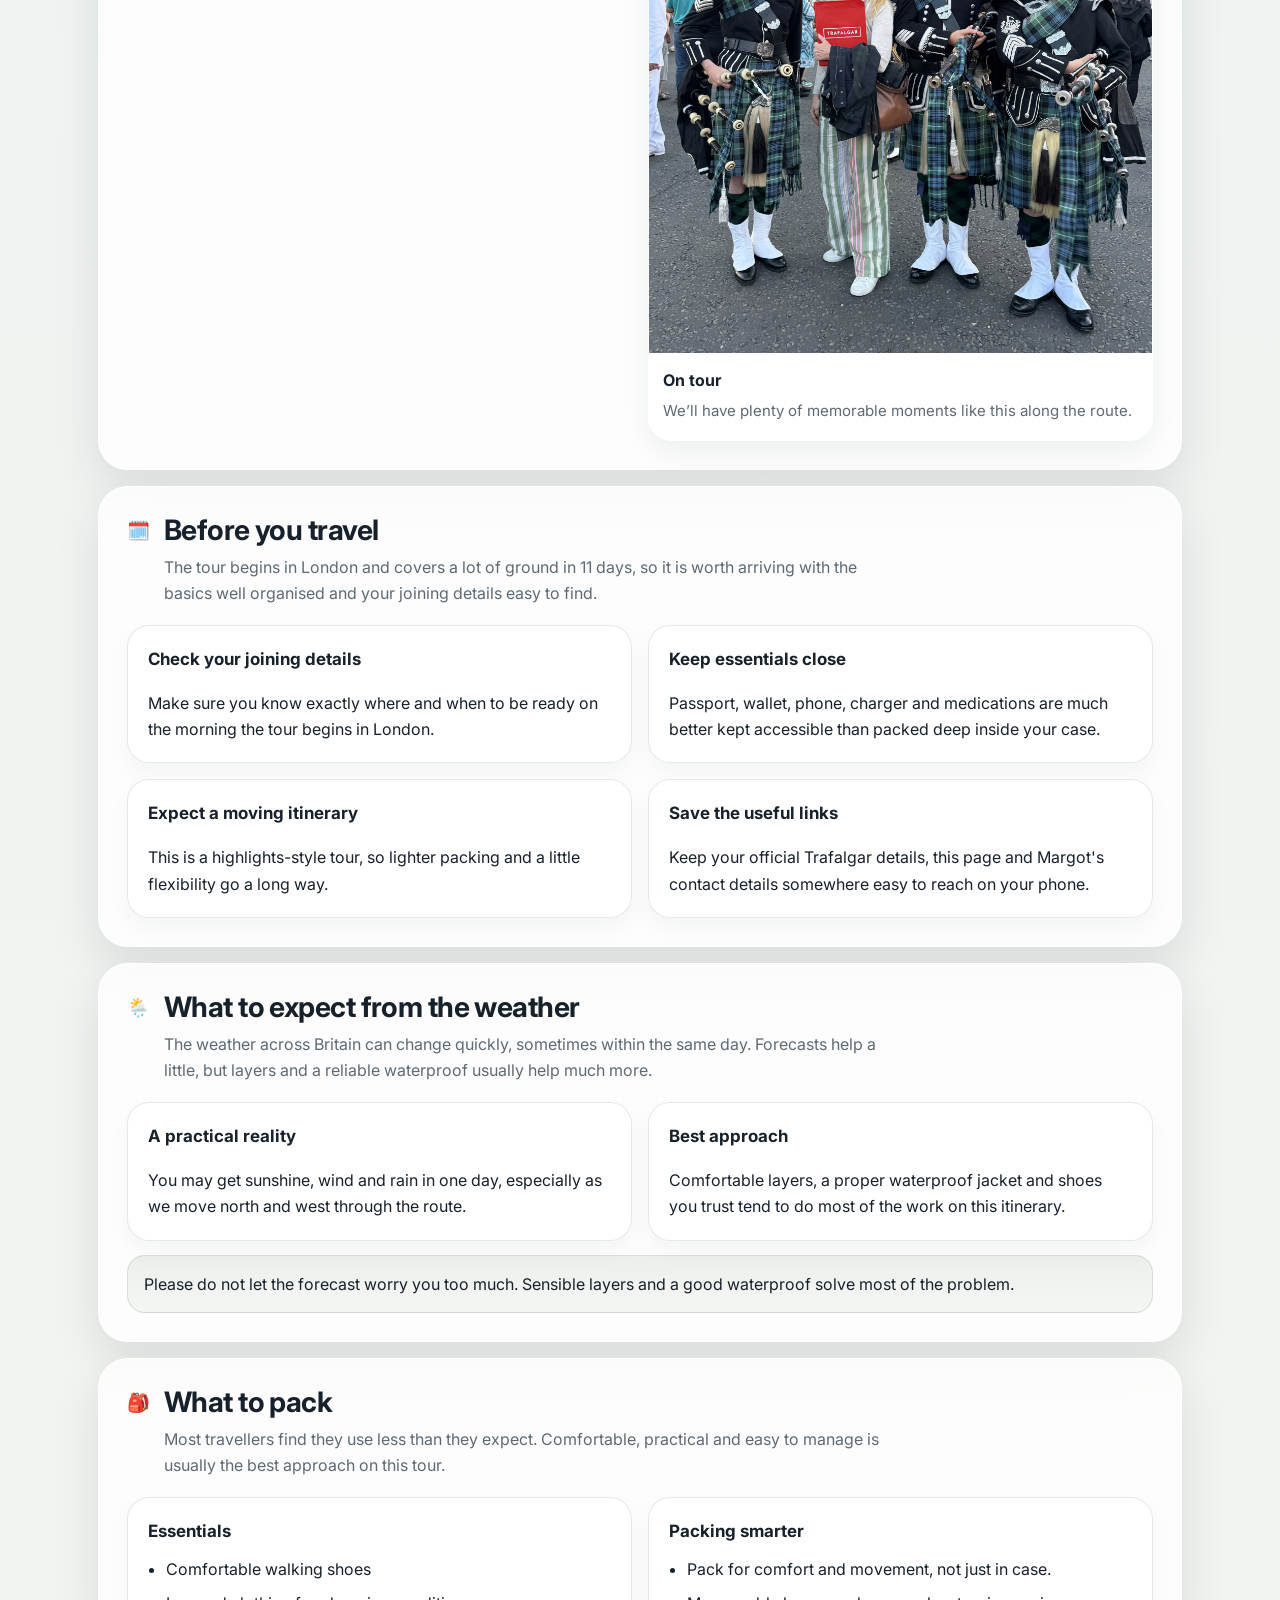
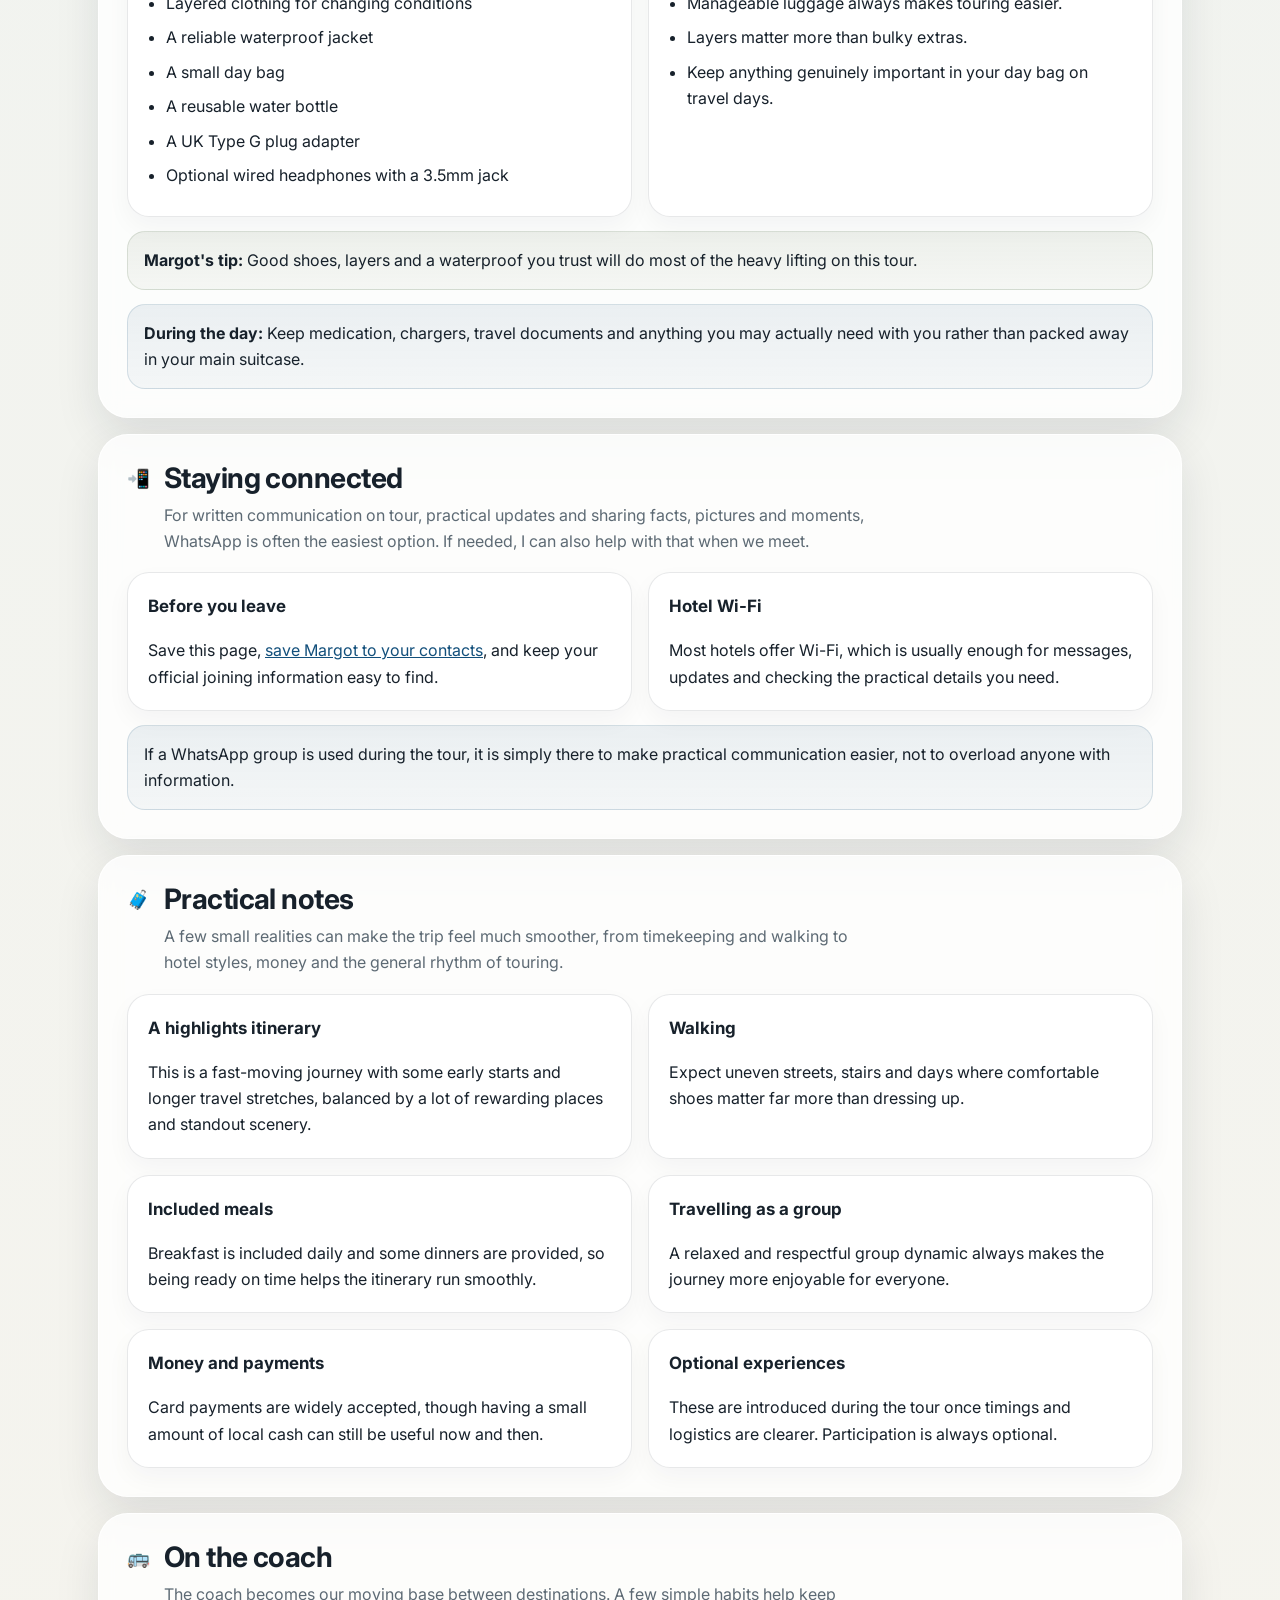
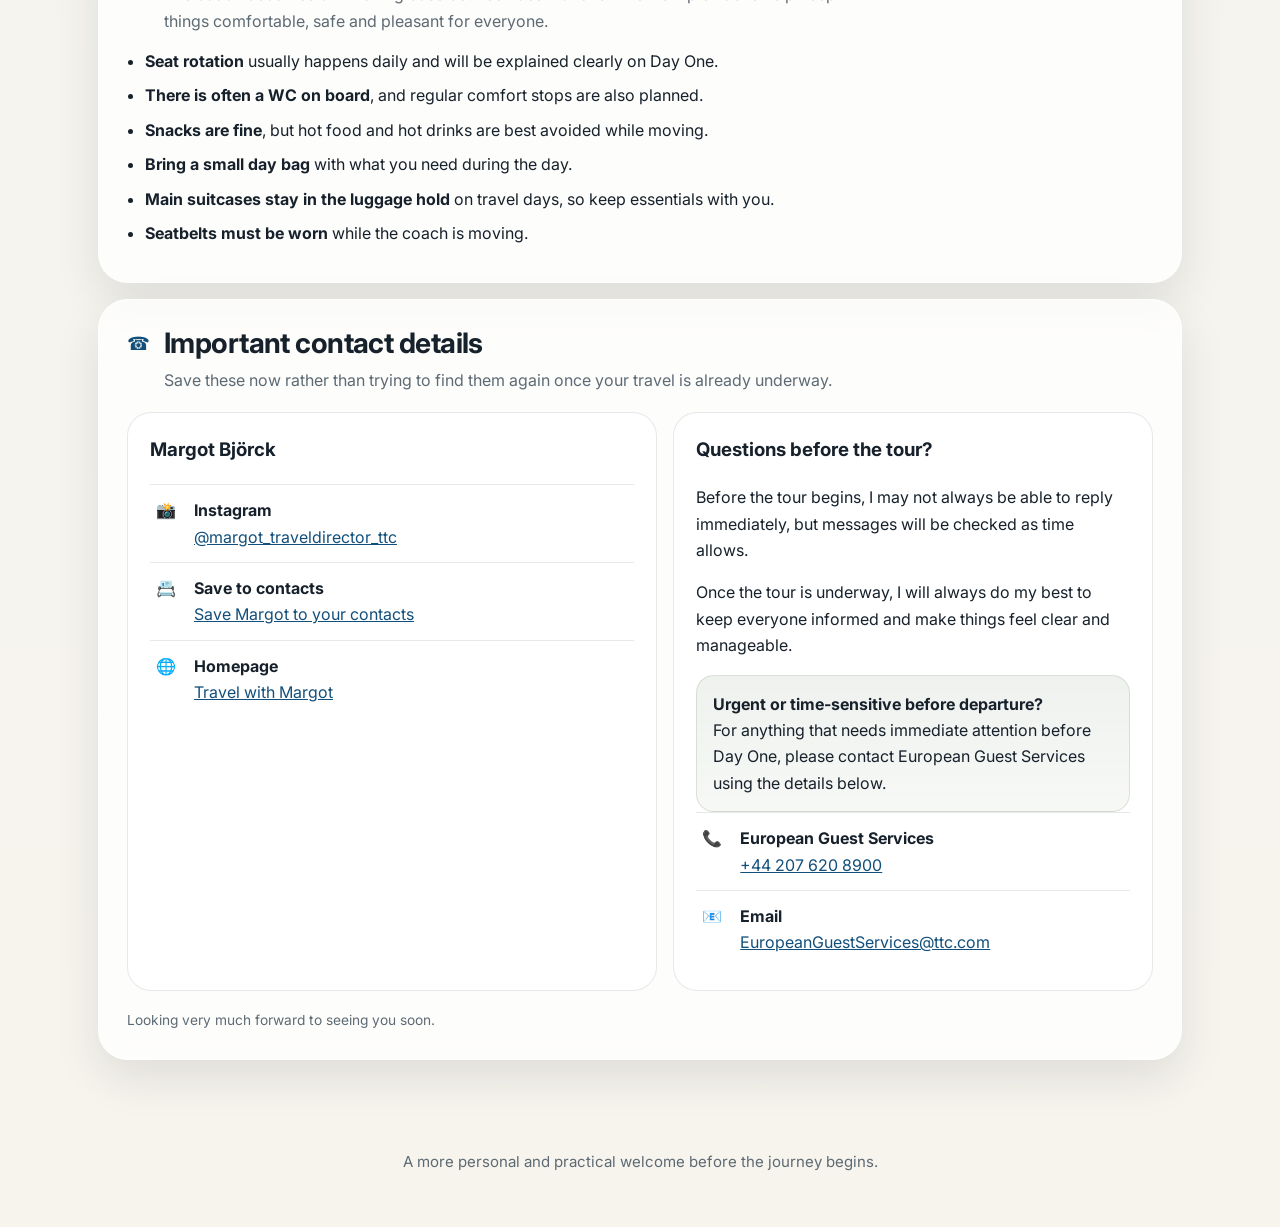
==== commit 08a43ed5: "Convert images to WebP for faster load times Co-Authored-By: Claude Sonnet 4.6 <noreply@anthropic.co" ====
--- a/welcome/best-of-britain.html
+++ b/welcome/best-of-britain.html
@@ -6,7 +6,7 @@
   <title>Welcome from Margot | Best of Britain</title>
   <meta
     name="description"
-    content="A practical guide before departure for guests travelling on Best of Britain with Margot."
+    content="A practical guide before departure for travellers joining Best of Britain with Margot."
   />
   <link rel="stylesheet" href="../assets/welcome.css" />
   <link rel="icon" href="../images/brand-mark.svg" sizes="32x32" type="image/svg+xml" />
@@ -59,7 +59,7 @@
 
           <div class="cta-row">
             <a class="btn btn-primary" href="#intro">Start here</a>
-            <a class="btn btn-outline" href="#photos">See photo spaces</a>
+            <a class="btn btn-outline" href="#photos">See the route feel</a>
           </div>
         </div>
 
@@ -121,7 +121,7 @@
         <div>
           <h2>Welcome</h2>
           <p class="lede">
-            My name is Margot Björck and I am thrilled to be your Travel Director on Best of Britain with Trafalgar. I am here to help all your questions, assist you and make sure that we create memories of a lifetime together.
+            My name is Margot Björck and I am thrilled to be your Travel Director on Best of Britain with Trafalgar. I am here to help answer questions, support you along the way and make sure the journey begins clearly and confidently.
           </p>
           <p class="lede">
             You have chosen a fantastic itinerary and our 11 days on tour will be filled with amazing views, interesting places and people, great food, exciting history and lots of fun.
@@ -139,7 +139,7 @@
         <div class="from-margot-card welcome-side">
           <span class="from-margot-kicker">From Margot</span>
           <p>
-            Official Trafalgar communication should always be treated as the main source for timings and operational details. Think of this page as my extra welcome, plus the practical reminders I know guests usually appreciate.
+            Official Trafalgar communication should always be treated as the main source for timings and operational details. Think of this page as my extra welcome, plus the practical reminders I know people usually appreciate.
           </p>
         </div>
       </div>
@@ -151,7 +151,7 @@
         <div>
           <h2>Good for you to know</h2>
           <p class="lede">
-            This is the part of the old welcome letter that really works, so it deserves its own space here too: clear, useful reminders without too much fuss.
+            A few clear reminders before departure can make the start of the tour feel much easier, so this page keeps them together in one simple place.
           </p>
         </div>
       </div>
@@ -184,7 +184,7 @@
 
         <div class="tile">
           <h3>British hotels vary</h3>
-          <p>Room sizes and layouts can feel different from what guests are used to elsewhere, especially in older properties.</p>
+          <p>Room sizes and layouts can feel different from what travellers are used to elsewhere, especially in older properties.</p>
         </div>
       </div>
     </section>
@@ -193,9 +193,9 @@
       <div class="section-header">
         <div class="section-icon">📸</div>
         <div>
-          <h2>Photo spaces for this page</h2>
-          <p class="lede">
-            Margot's PDF feels warmer because it uses photos. This page should do the same, so these sections are built to hold real images once you choose them.
+          <h2>A little of the route's atmosphere</h2>
+          <p class="lede">
+            Best of Britain moves through some wonderful scenery, so a few image moments help this page feel warmer and more real alongside the practical notes.
           </p>
         </div>
       </div>
@@ -203,15 +203,14 @@
       <div class="photo-hero">
           <img
             class="photo-bg"
-            src="https://source.unsplash.com/2000x1200/?isle-of-skye,scotland,landscape"
-            alt="Isle of Skye landscape"
+            src="../images/scotland-glencoe-valley.webp"
+            alt="Scottish Highlands landscape"
             loading="lazy"
-          onerror="this.onerror=null;this.src='../images/scotland-glencoe-valley.jpeg';"
         />
-        <div class="photo-badge">Landscape hero</div>
+        <div class="photo-badge">Highlands</div>
         <div class="photo-copy">
-          <strong>Use this as the big, calm scene-setter.</strong>
-          <span>Landscapes work best here. Margot photos can sit alongside as smaller “moments” without awkward cropping.</span>
+          <strong>The route gives you plenty of moments like this.</strong>
+          <span>Big landscapes, changing weather and some of the most memorable scenery anywhere in Britain.</span>
         </div>
       </div>
 
@@ -219,45 +218,42 @@
         <figure class="photo-figure">
           <img
             class="photo-figure-img"
-            src="https://source.unsplash.com/1600x1000/?cornwall,coast,england,landscape"
-            alt="Cornwall coastline"
+            src="../images/margot-edinburgh-castle-pipers.webp"
+            alt="Margot on tour in Edinburgh"
             loading="lazy"
-            onerror="this.onerror=null;this.src='../images/norway-lofoten-harbour-reflection.jpeg';"
           />
           <figcaption class="photo-figure-cap">
-            <span class="photo-figure-tag">Landscape</span>
-            <strong>Big scenery</strong>
-            <span>Wide landscape photos feel more “welcome-letter” and less like a busy collage.</span>
+            <span class="photo-figure-tag">On Tour</span>
+            <strong>City moments</strong>
+            <span>Alongside the landscapes, there are plenty of lively stops full of character, history and atmosphere.</span>
           </figcaption>
         </figure>
 
         <figure class="photo-figure">
           <img
             class="photo-figure-img"
-            src="https://source.unsplash.com/1600x1000/?lake-district,england,landscape"
-            alt="Lake District landscape"
+            src="../images/margot-harbour-portrait.webp"
+            alt="Margot by the harbour"
             loading="lazy"
-            onerror="this.onerror=null;this.src='../images/norway-turquoise-lake.jpeg';"
           />
           <figcaption class="photo-figure-cap">
-            <span class="photo-figure-tag">View</span>
-            <strong>Atmosphere</strong>
-            <span>These make the page feel warm and real without competing with the text.</span>
+            <span class="photo-figure-tag">From Margot</span>
+            <strong>A warmer welcome</strong>
+            <span>That balance of practical guidance and a personal touch is exactly what this page is here for.</span>
           </figcaption>
         </figure>
 
         <figure class="photo-figure">
           <img
             class="photo-figure-img"
-            src="https://source.unsplash.com/1600x1000/?scottish-highlands,scotland,landscape"
-            alt="Scottish Highlands landscape"
+            src="../images/margot-mountain-selfie.webp"
+            alt="Margot on a mountain viewpoint"
             loading="lazy"
-            onerror="this.onerror=null;this.src='../images/norway-trollstigen-valley.jpeg';"
           />
           <figcaption class="photo-figure-cap">
-            <span class="photo-figure-tag">Landscape</span>
-            <strong>Calm + clear</strong>
-            <span>Clean landscape compositions sit beautifully behind practical guidance.</span>
+            <span class="photo-figure-tag">On The Road</span>
+            <strong>Shared moments</strong>
+            <span>The best tours are not only well organised, but full of the little moments that make the route memorable.</span>
           </figcaption>
         </figure>
       </div>
@@ -269,7 +265,7 @@
         </div>
 
         <figure class="moment-card">
-          <img class="moment-img" src="../images/margot-edinburgh-castle-pipers.jpeg" alt="Margot on tour at Edinburgh Castle" loading="lazy" />
+          <img class="moment-img" src="../images/margot-edinburgh-castle-pipers.webp" alt="Margot on tour at Edinburgh Castle" loading="lazy" />
           <figcaption class="moment-cap">
             <strong>On tour</strong>
             <span>We’ll have plenty of memorable moments like this along the route.</span>
@@ -346,7 +342,7 @@
         <div>
           <h2>What to pack</h2>
           <p class="lede">
-            Most guests find they use less than they expect. Comfortable, practical and easy to manage is usually the best approach on this tour.
+            Most travellers find they use less than they expect. Comfortable, practical and easy to manage is usually the best approach on this tour.
           </p>
         </div>
       </div>
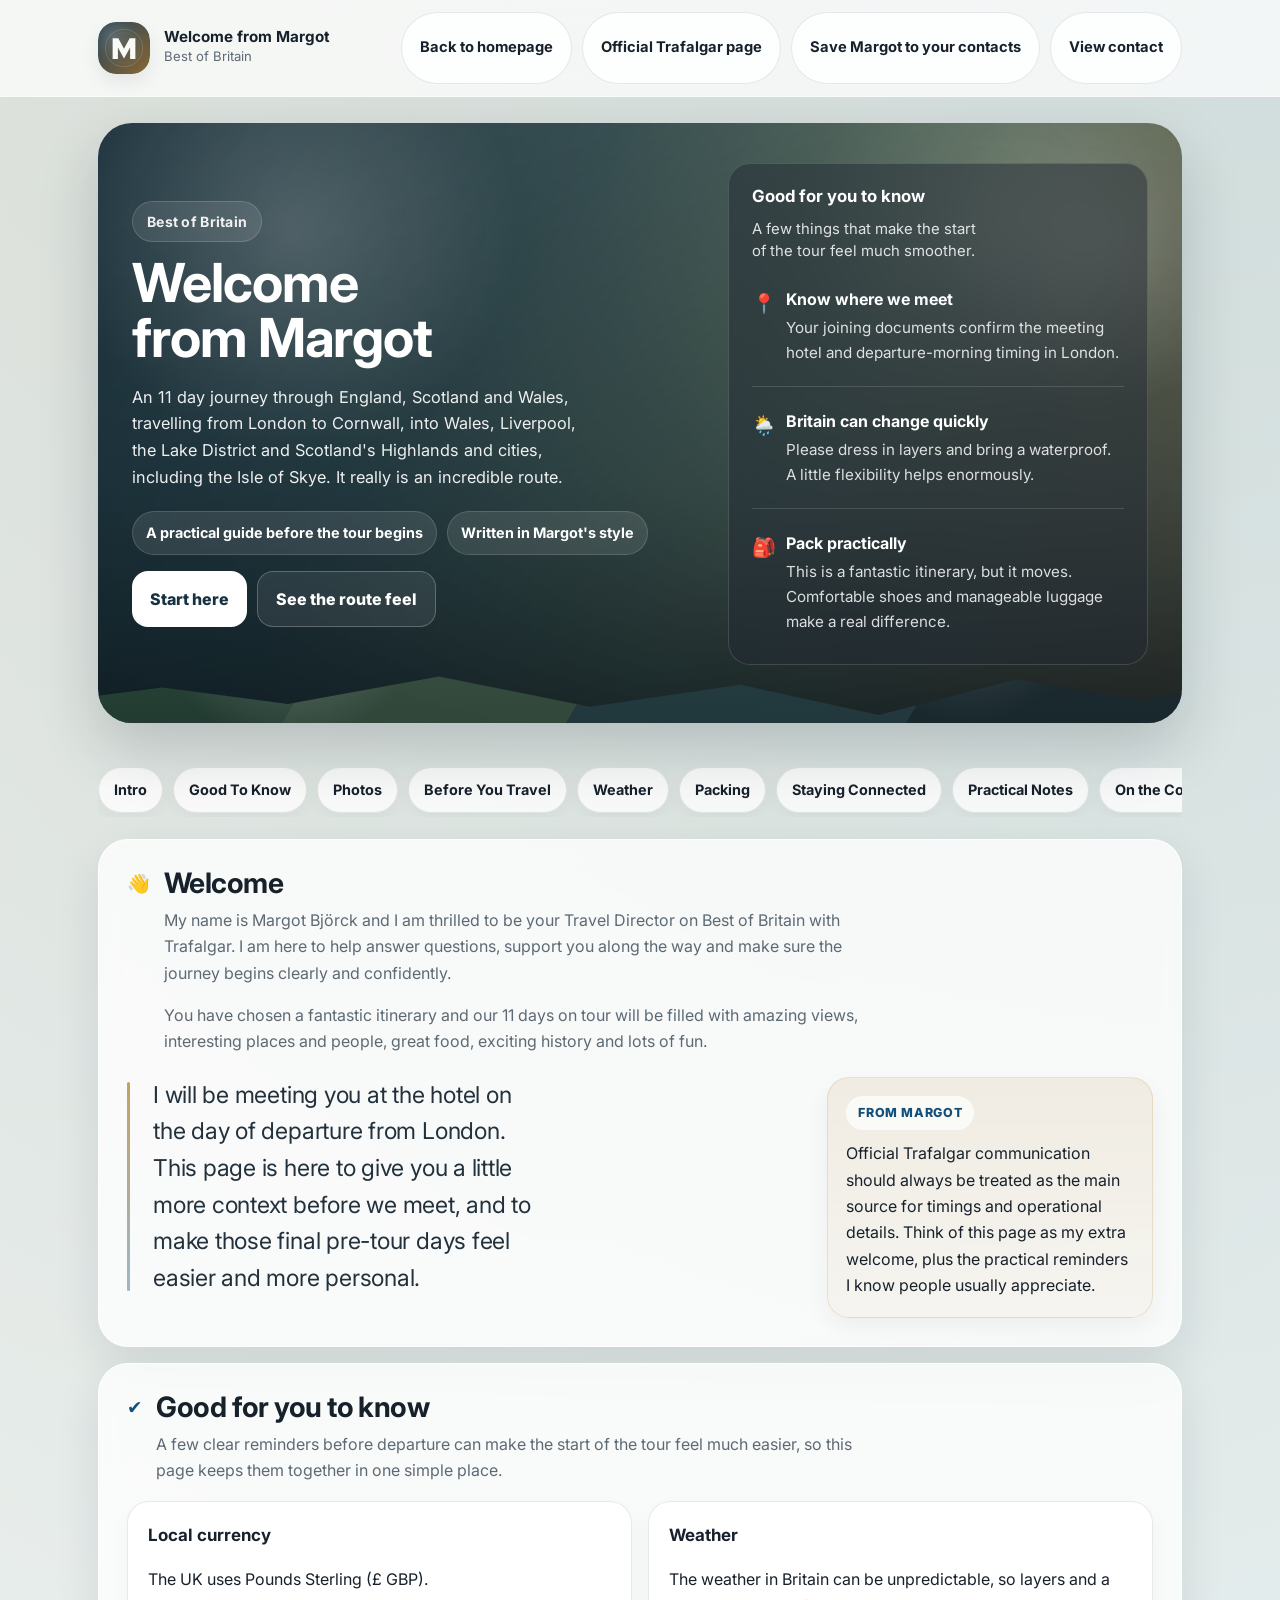
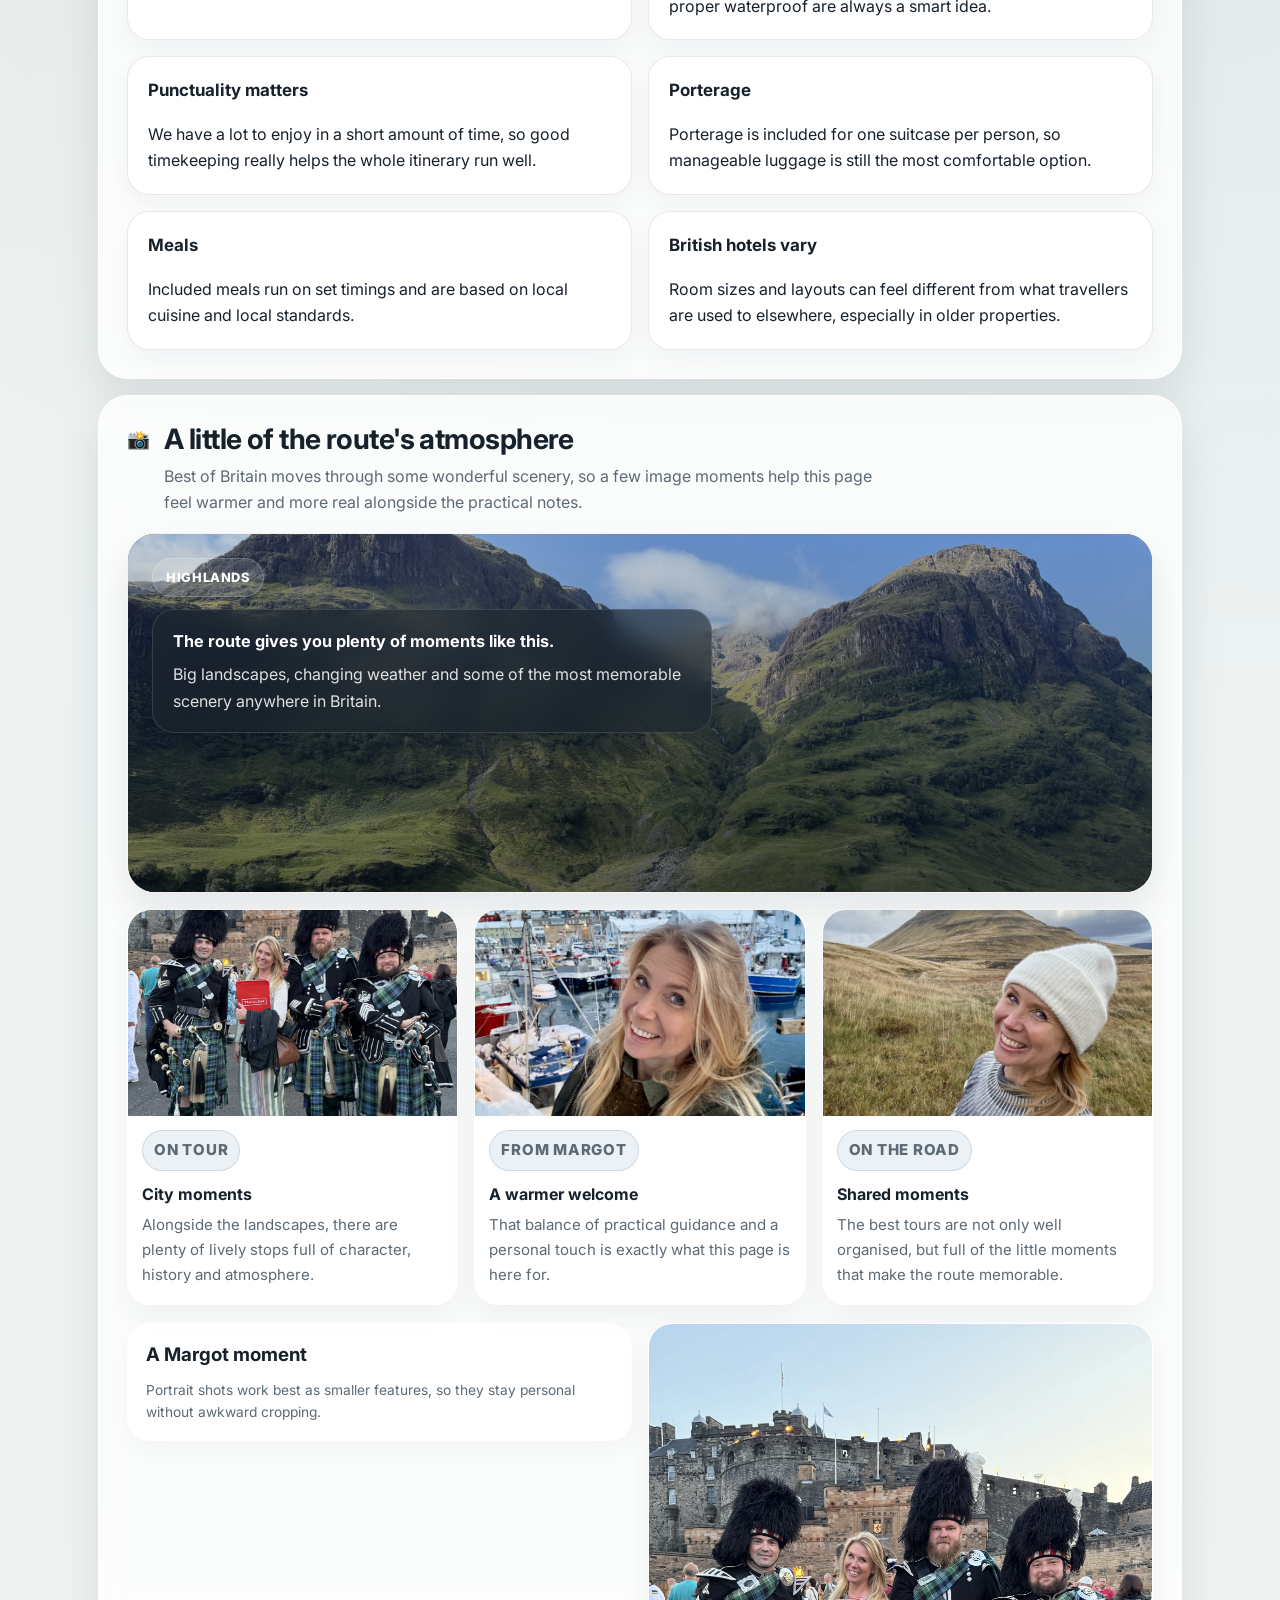
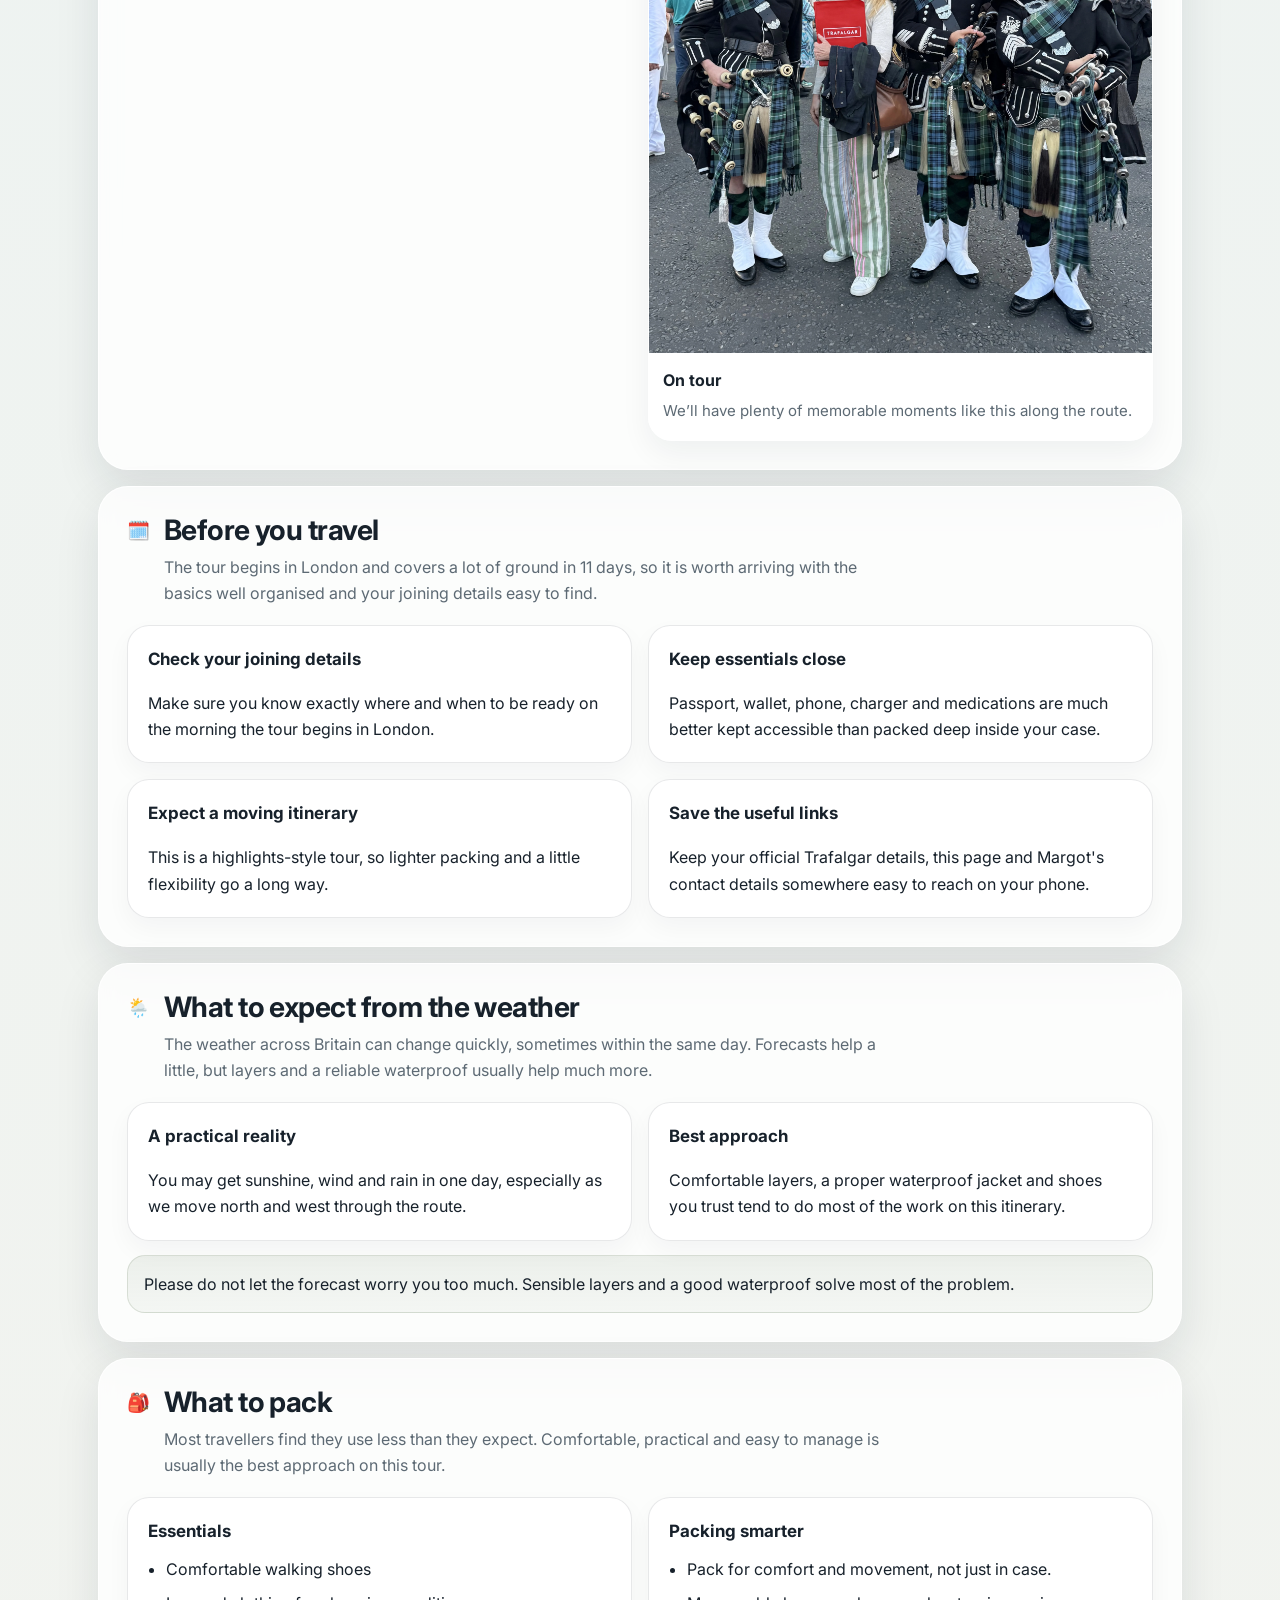
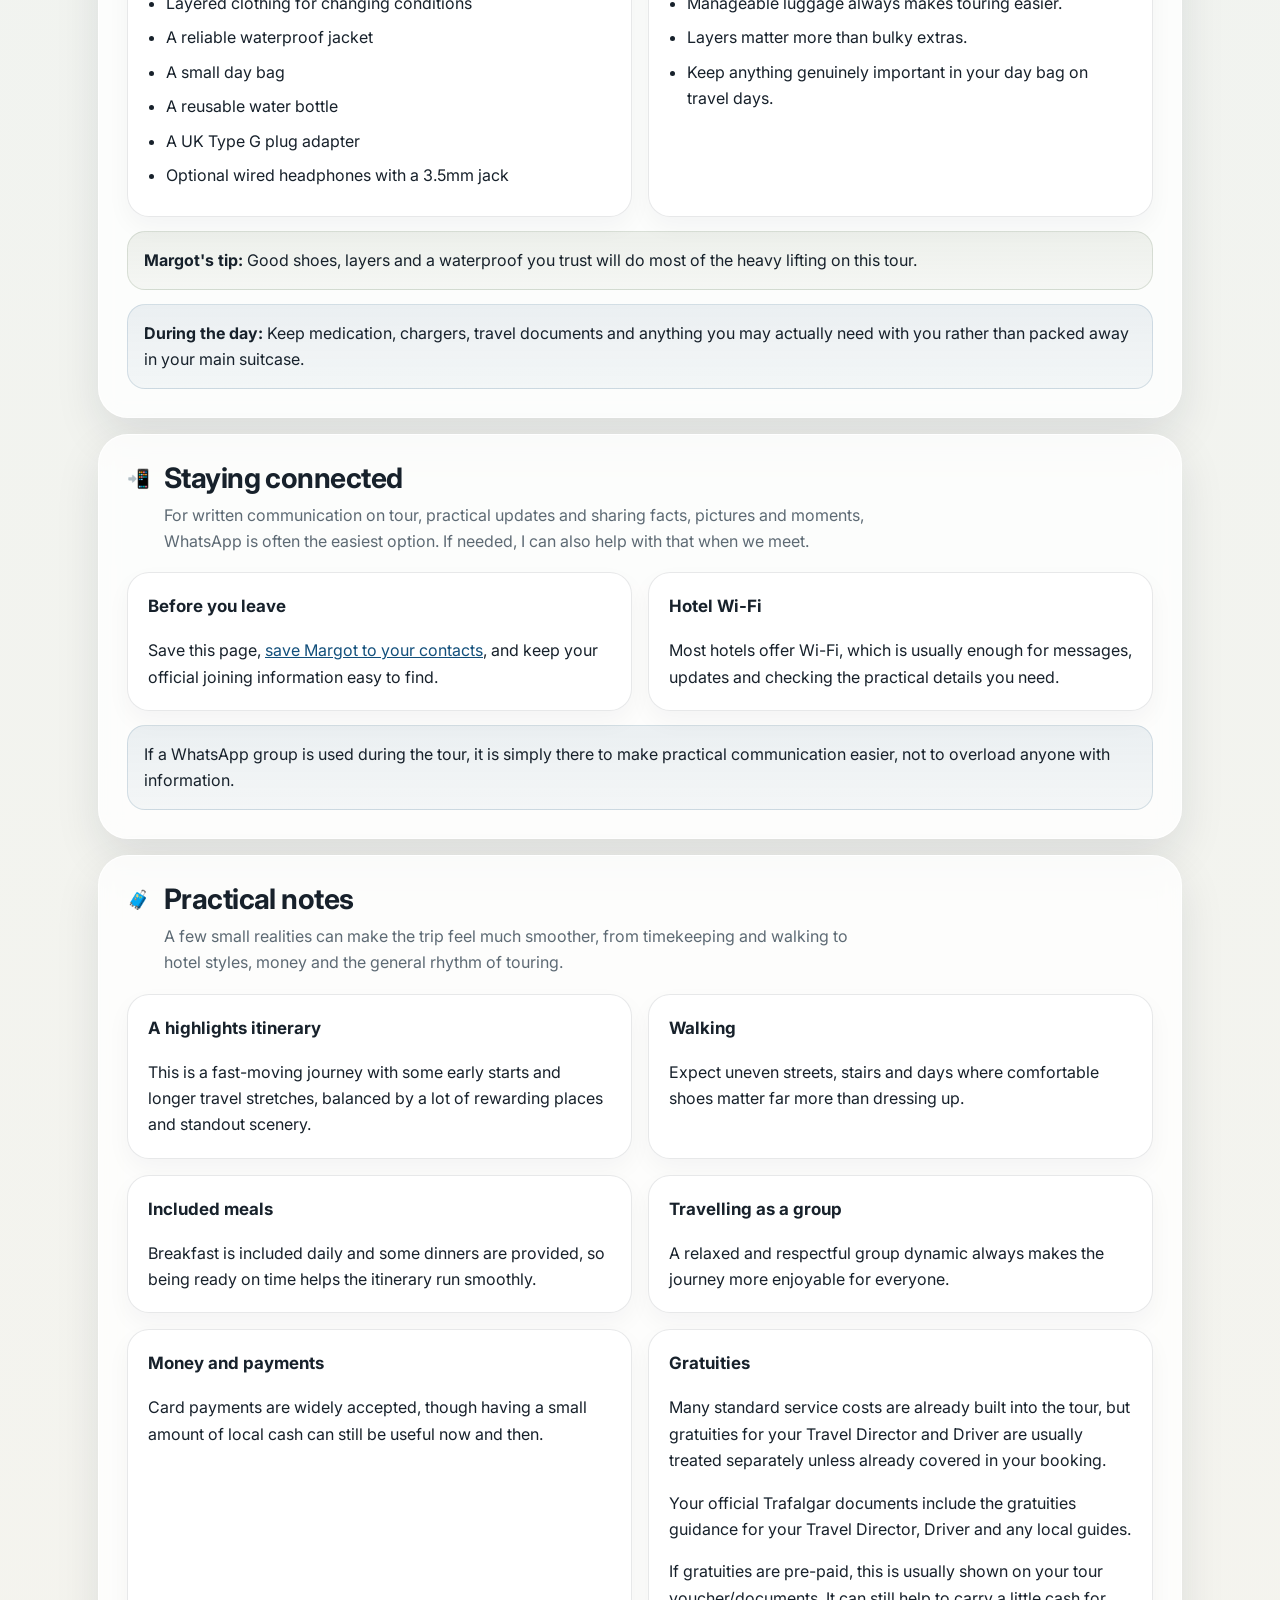
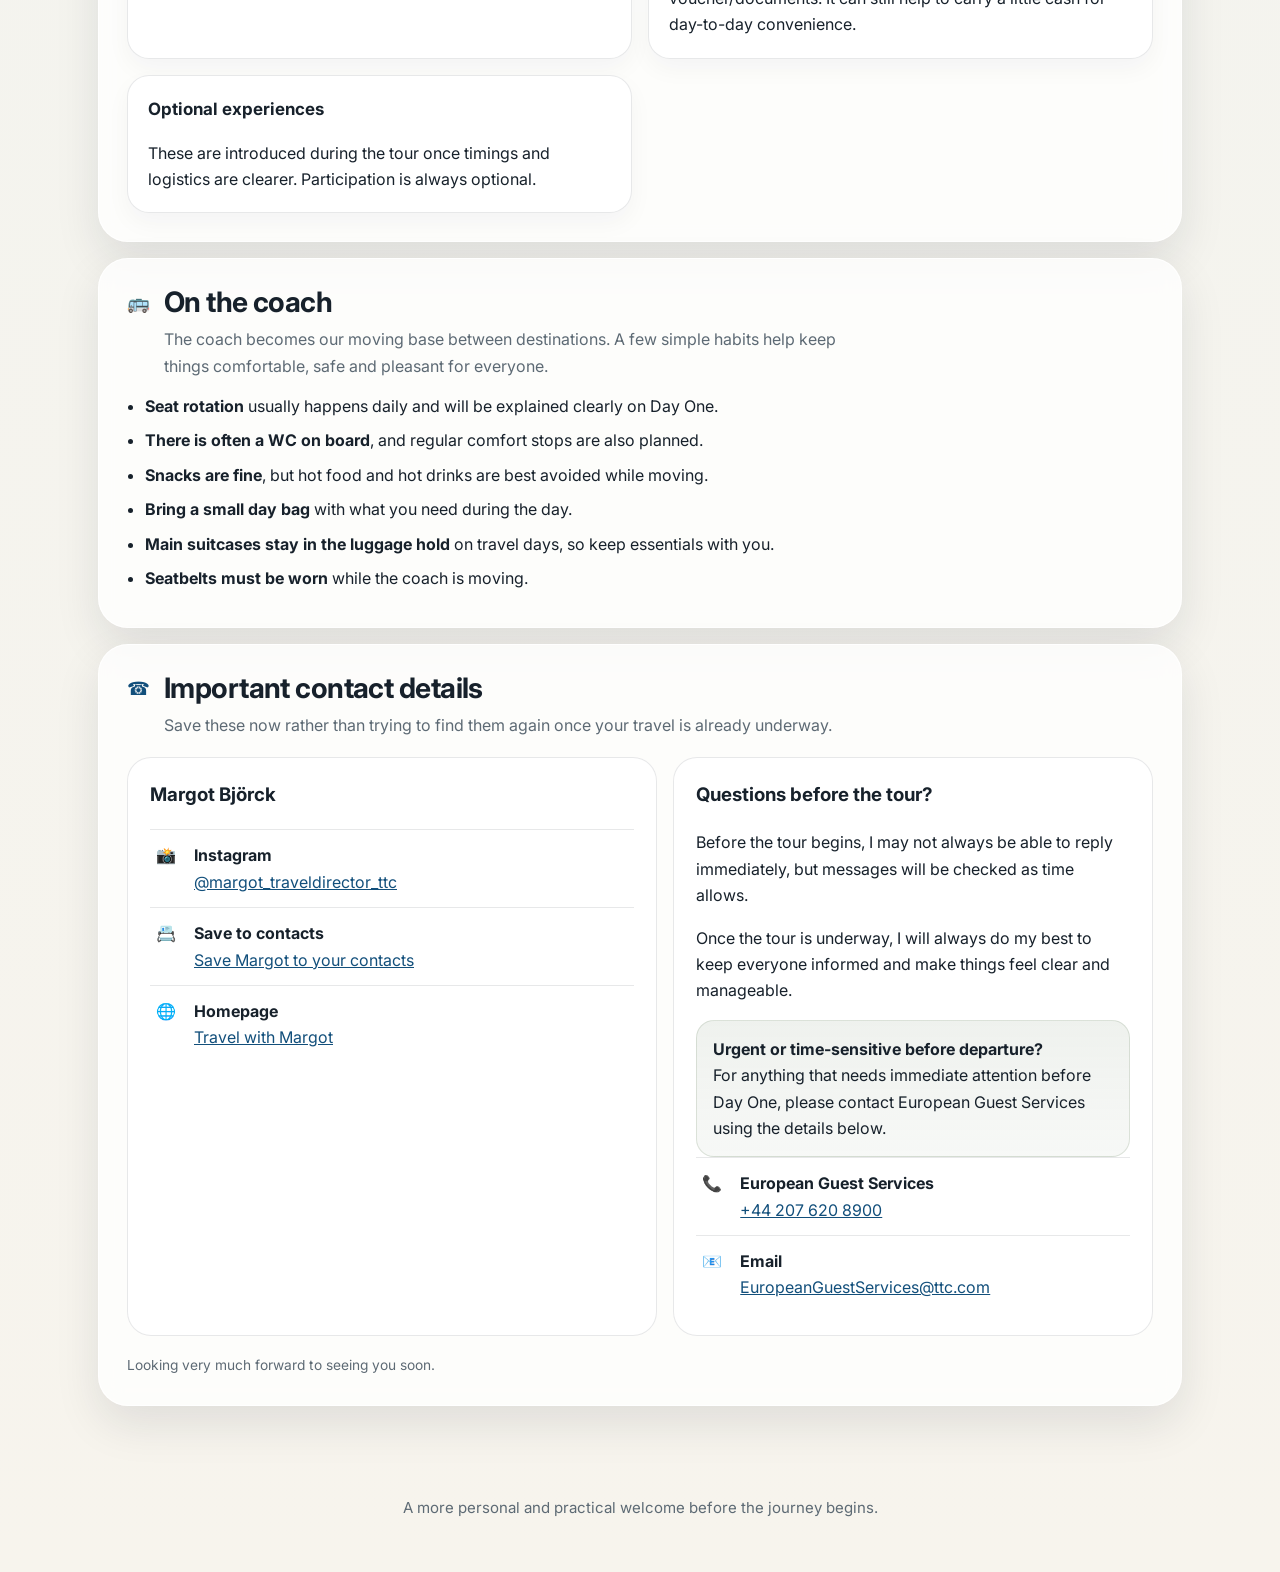
==== commit f8c1ba99: "Add gratuities guidance with official docs and pre-paid voucher wording" ====
--- a/welcome/best-of-britain.html
+++ b/welcome/best-of-britain.html
@@ -447,6 +447,13 @@
         </div>
 
         <div class="tile">
+          <h3>Gratuities</h3>
+          <p>Many standard service costs are already built into the tour, but gratuities for your Travel Director and Driver are usually treated separately unless already covered in your booking.</p>
+          <p>Your official Trafalgar documents include the gratuities guidance for your Travel Director, Driver and any local guides.</p>
+          <p>If gratuities are pre-paid, this is usually shown on your tour voucher/documents. It can still help to carry a little cash for day-to-day convenience.</p>
+        </div>
+
+        <div class="tile">
           <h3>Optional experiences</h3>
           <p>These are introduced during the tour once timings and logistics are clearer. Participation is always optional.</p>
         </div>
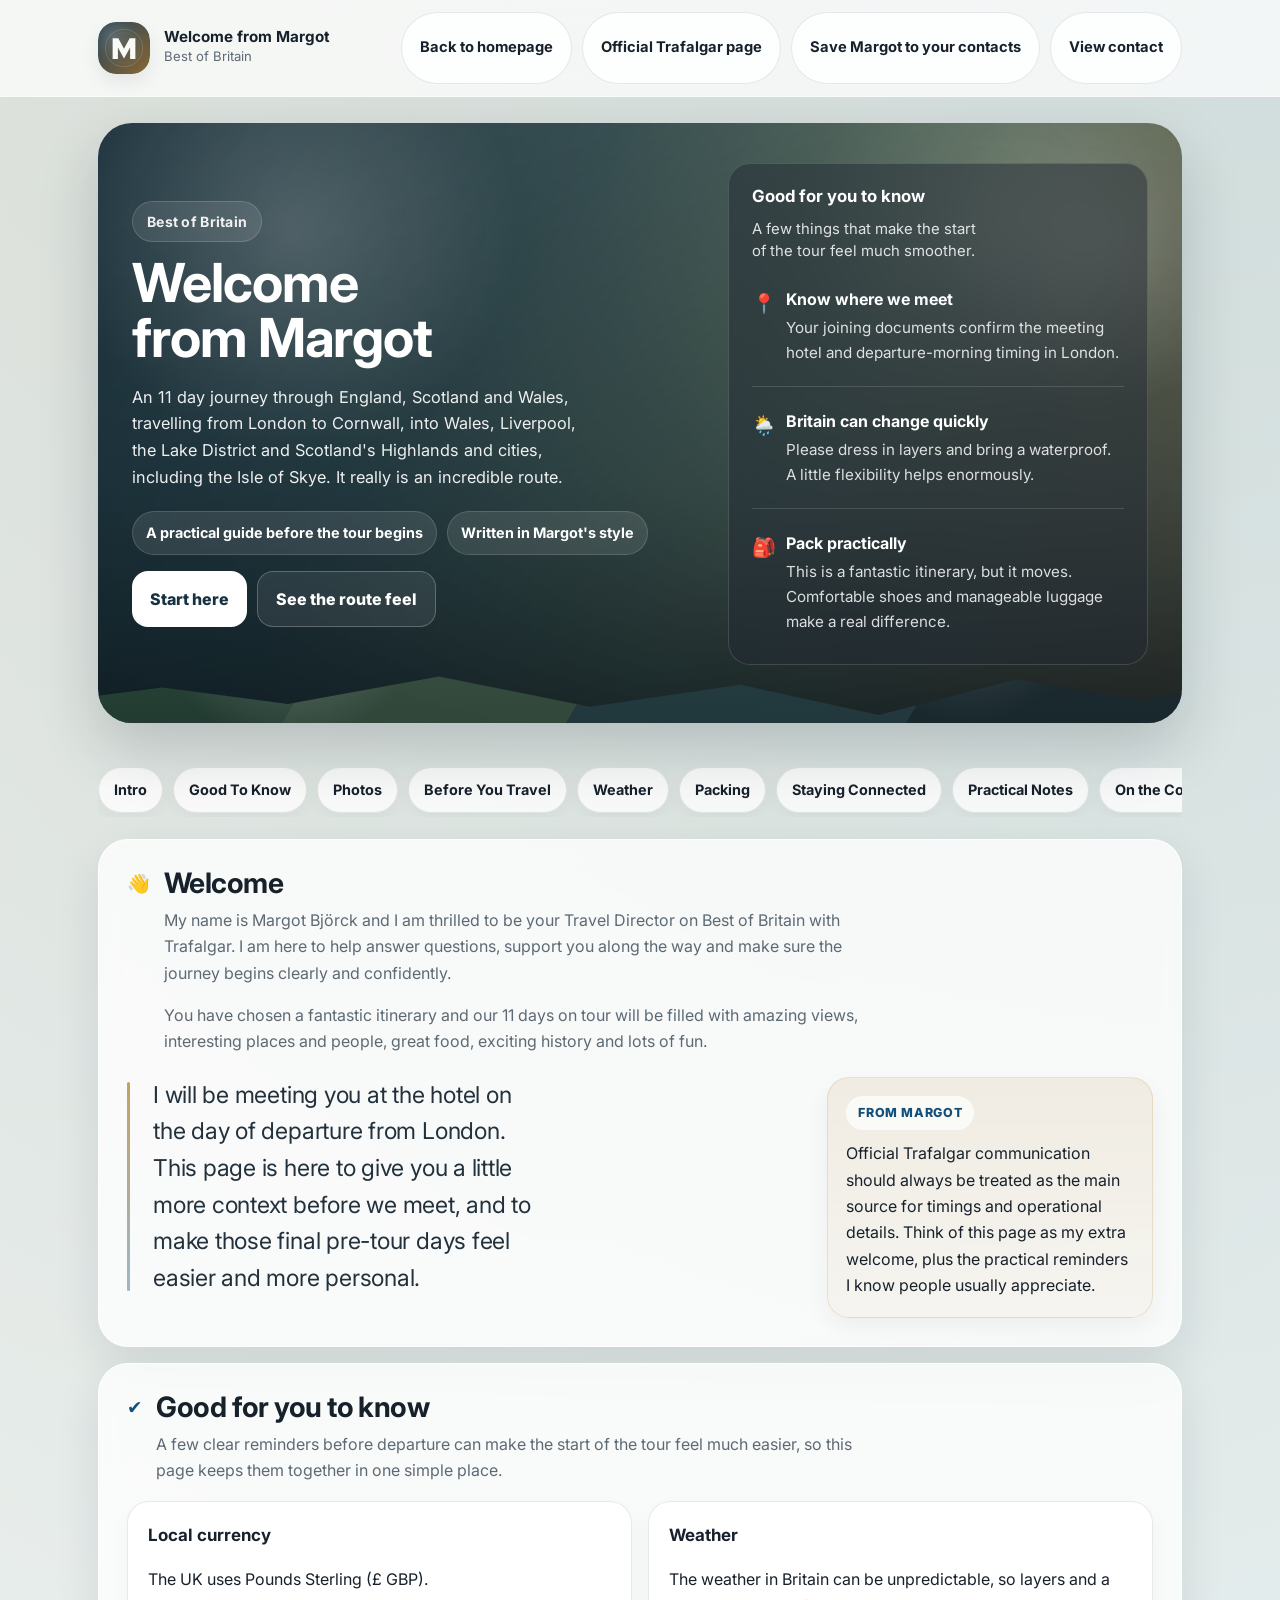
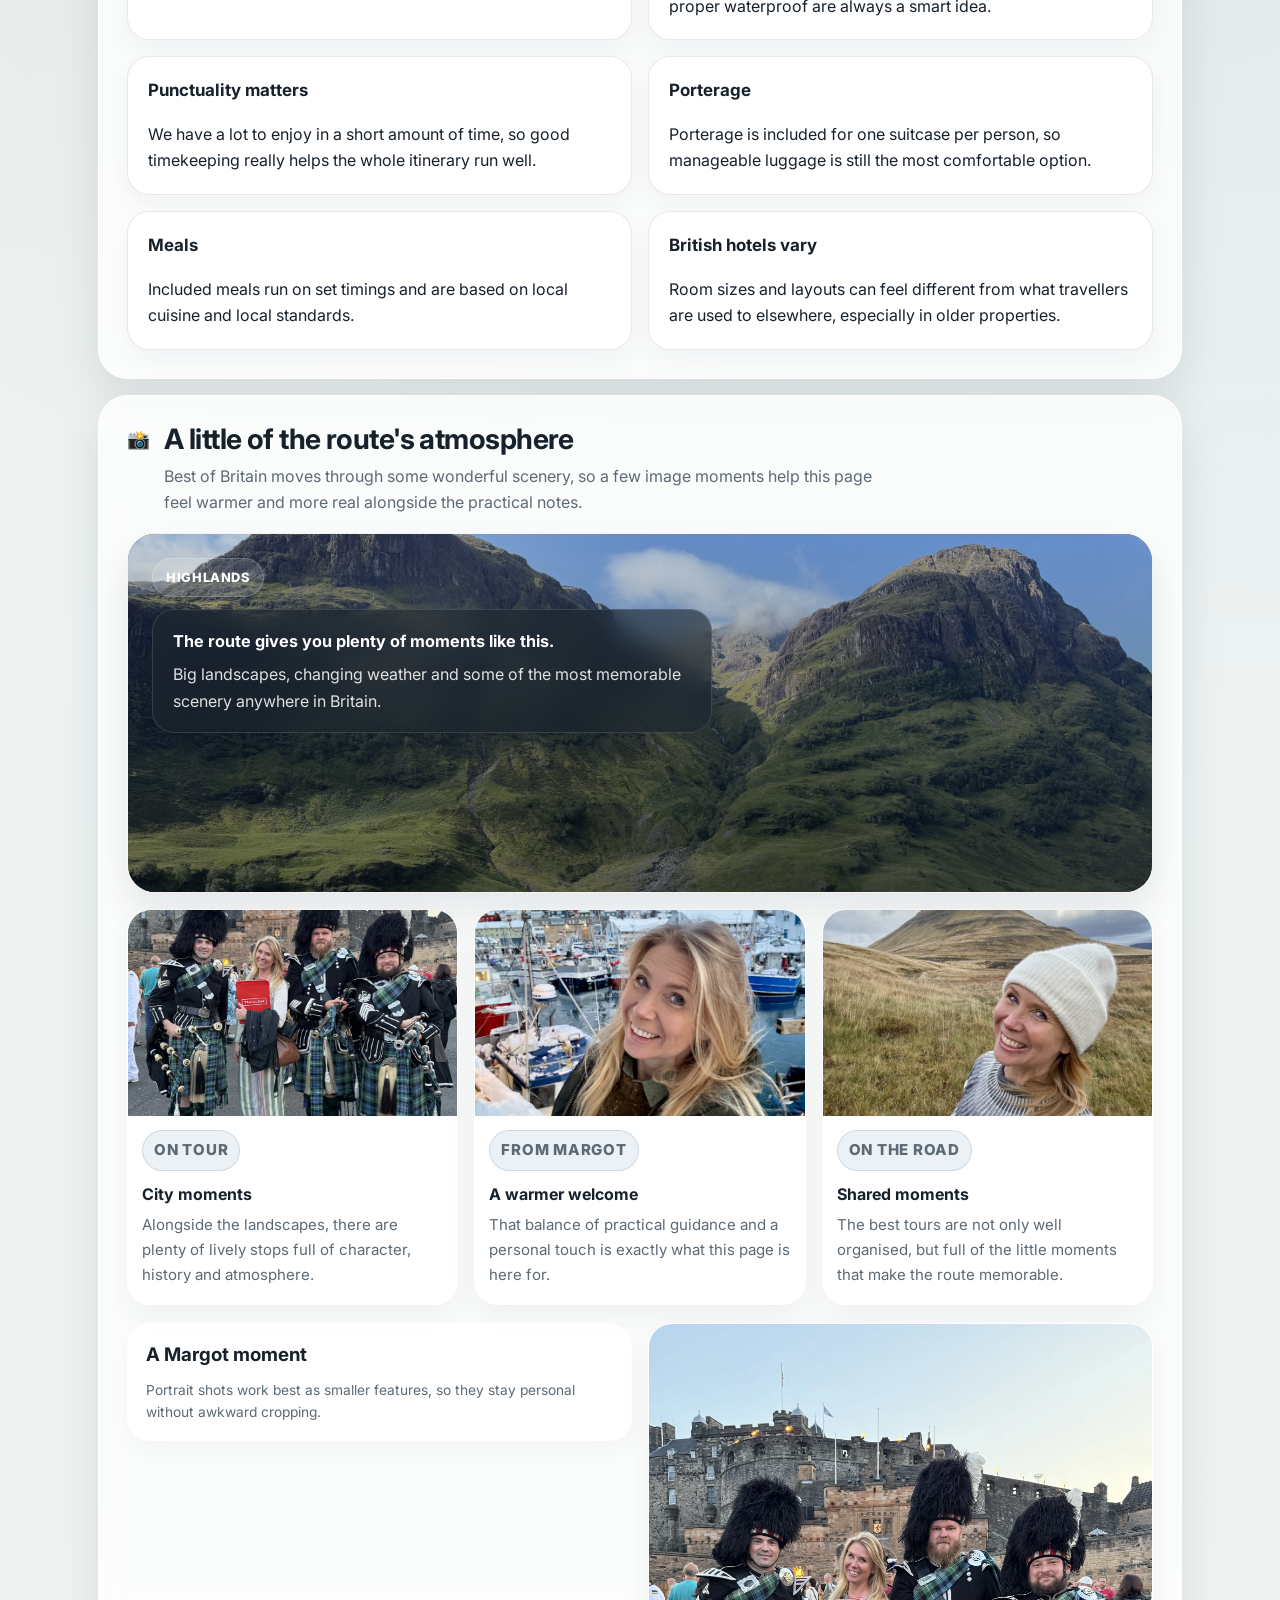
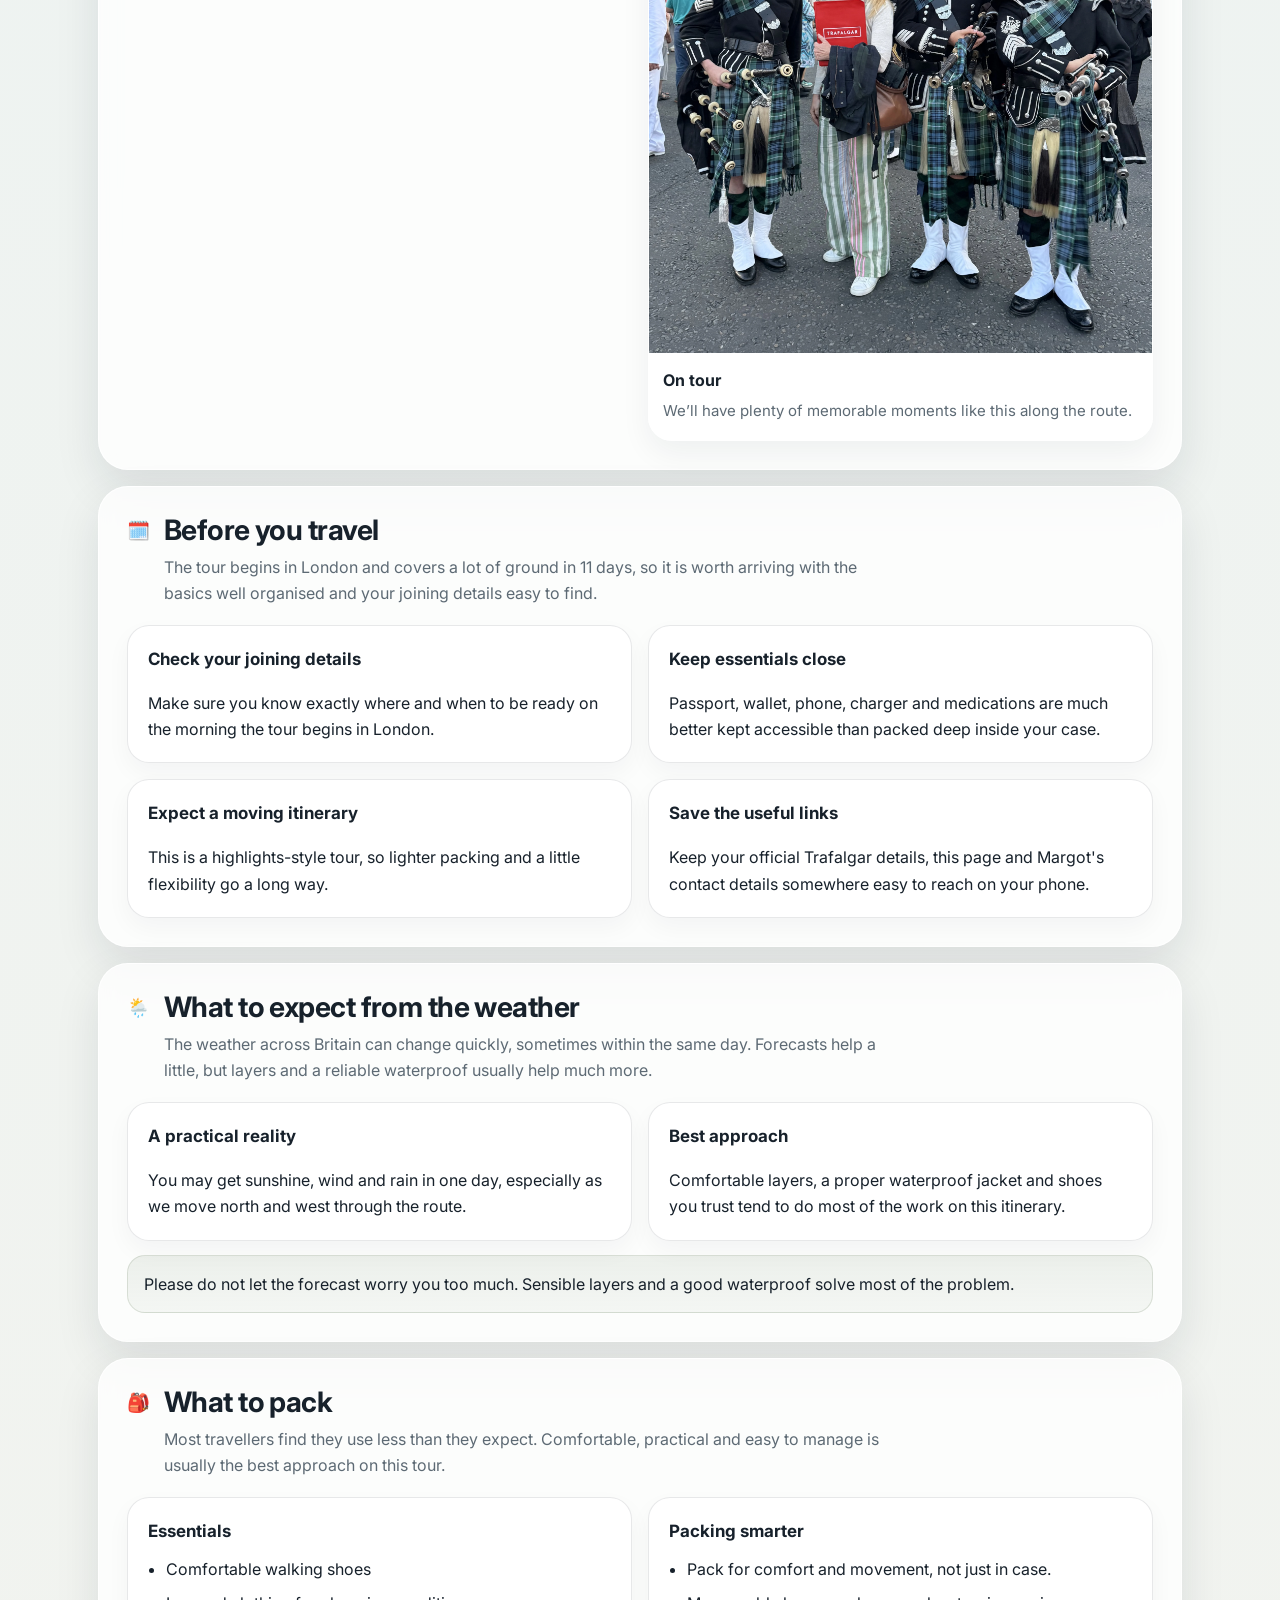
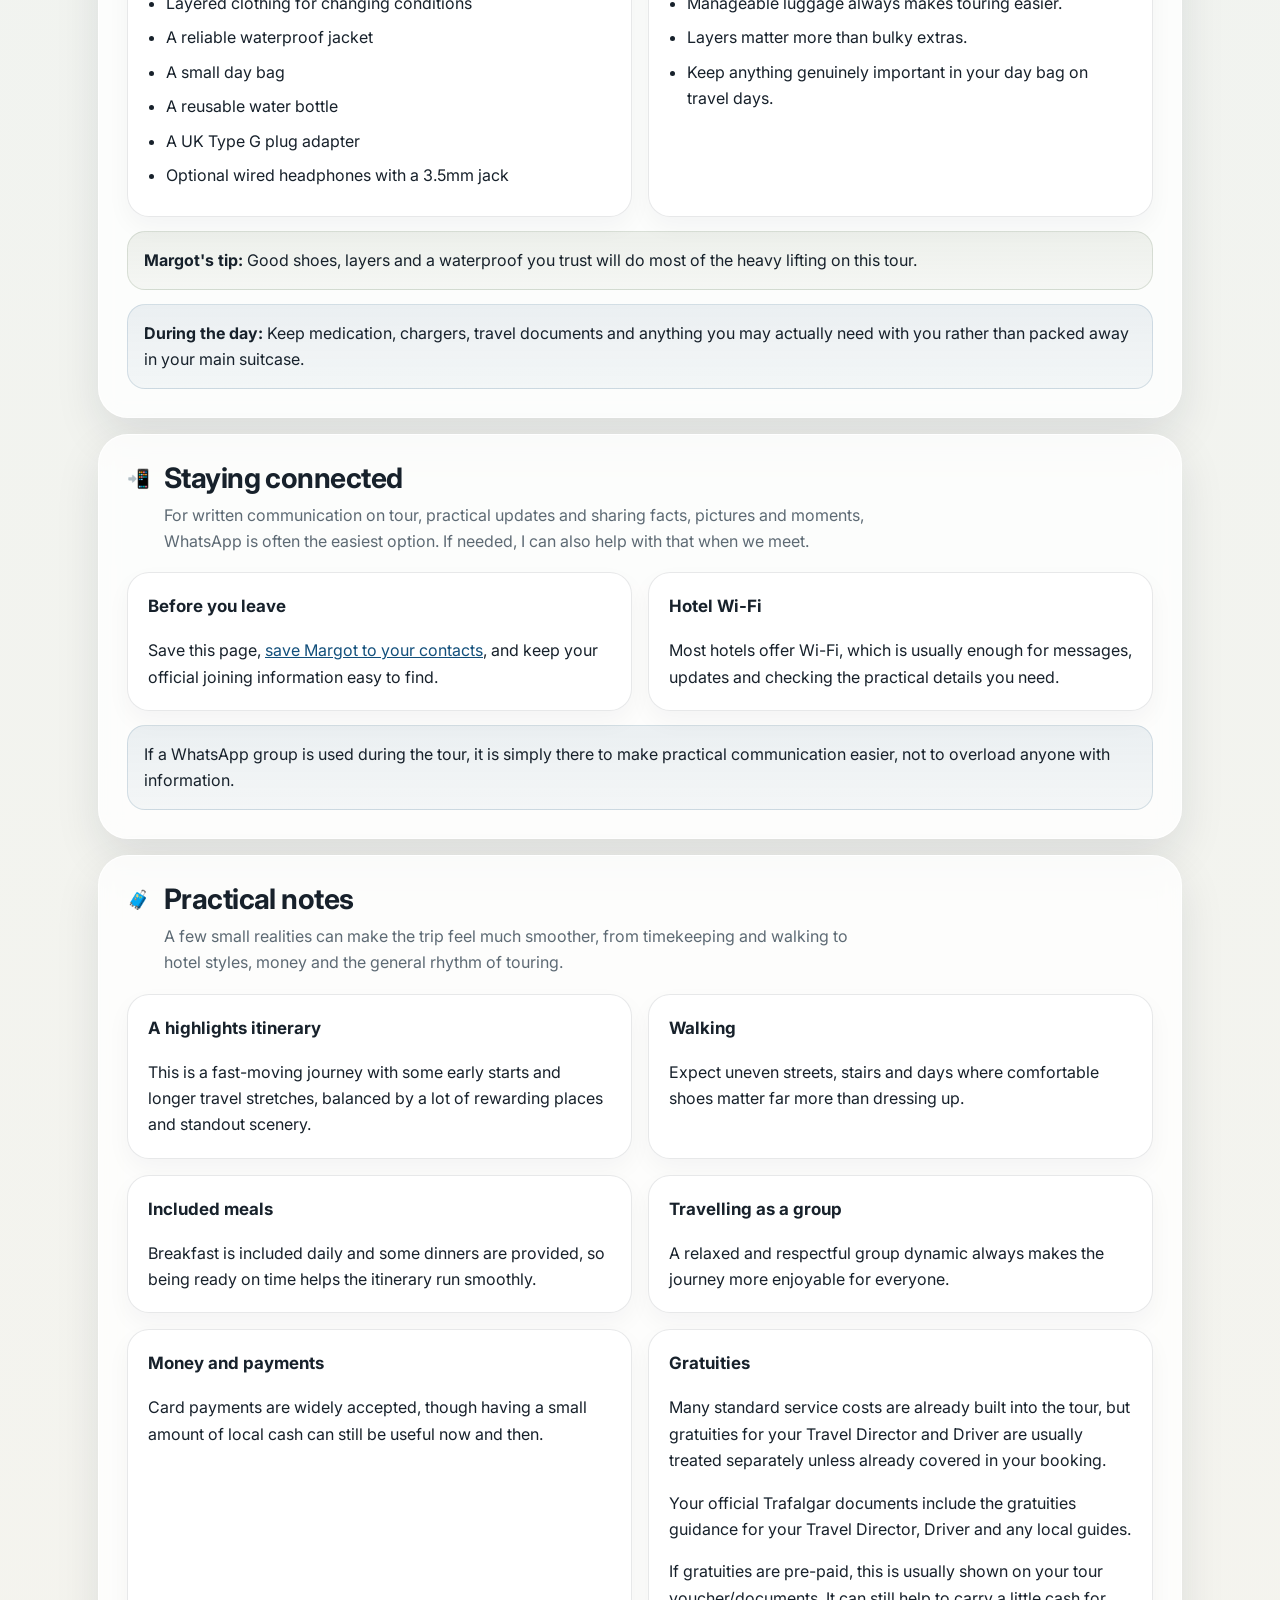
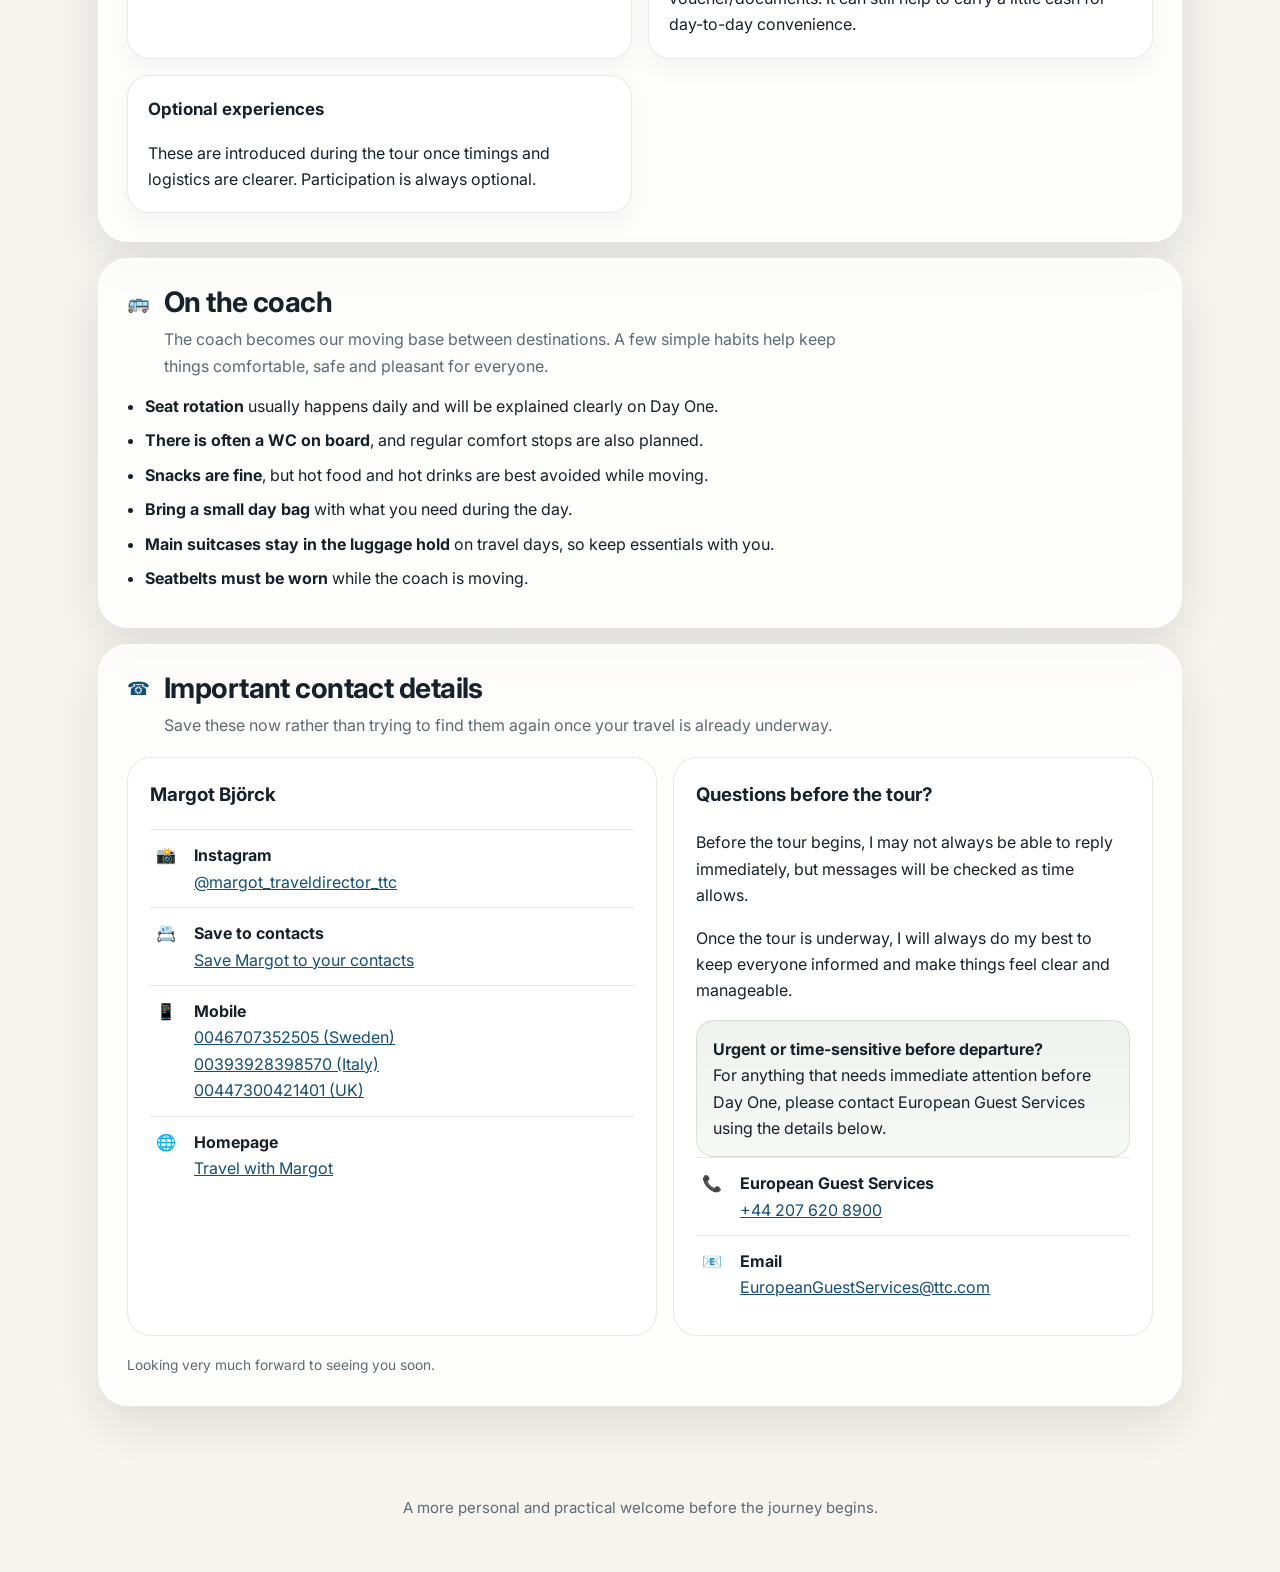
==== commit 194389a4: "Update Margot homepage copy and contacts" ====
--- a/welcome/best-of-britain.html
+++ b/welcome/best-of-britain.html
@@ -513,6 +513,16 @@
           </div>
 
           <div class="contact-row">
+            <span>📱</span>
+            <div>
+              <strong>Mobile</strong><br />
+              <a href="tel:+46707352505">0046707352505 (Sweden)</a><br />
+              <a href="tel:+393928398570">00393928398570 (Italy)</a><br />
+              <a href="tel:+447300421401">00447300421401 (UK)</a>
+            </div>
+          </div>
+
+          <div class="contact-row">
             <span>🌐</span>
             <div>
               <strong>Homepage</strong><br />
